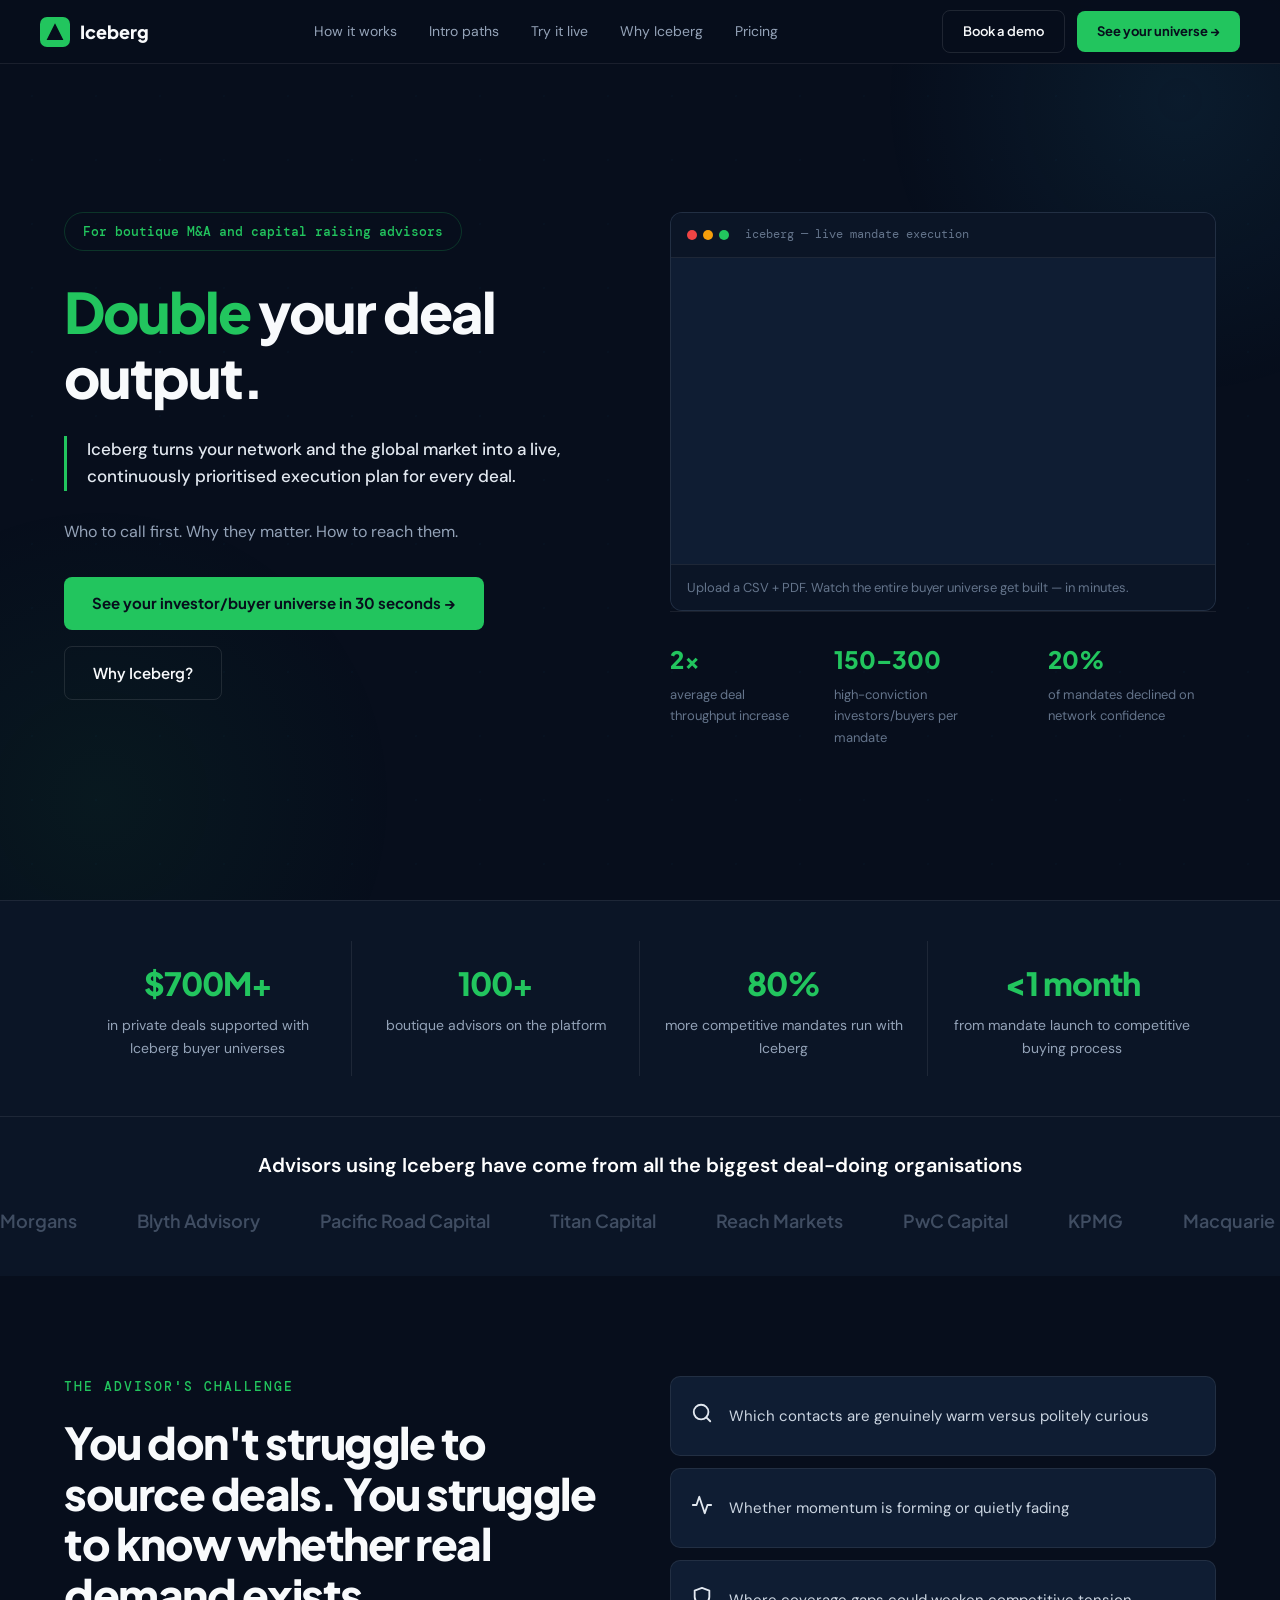
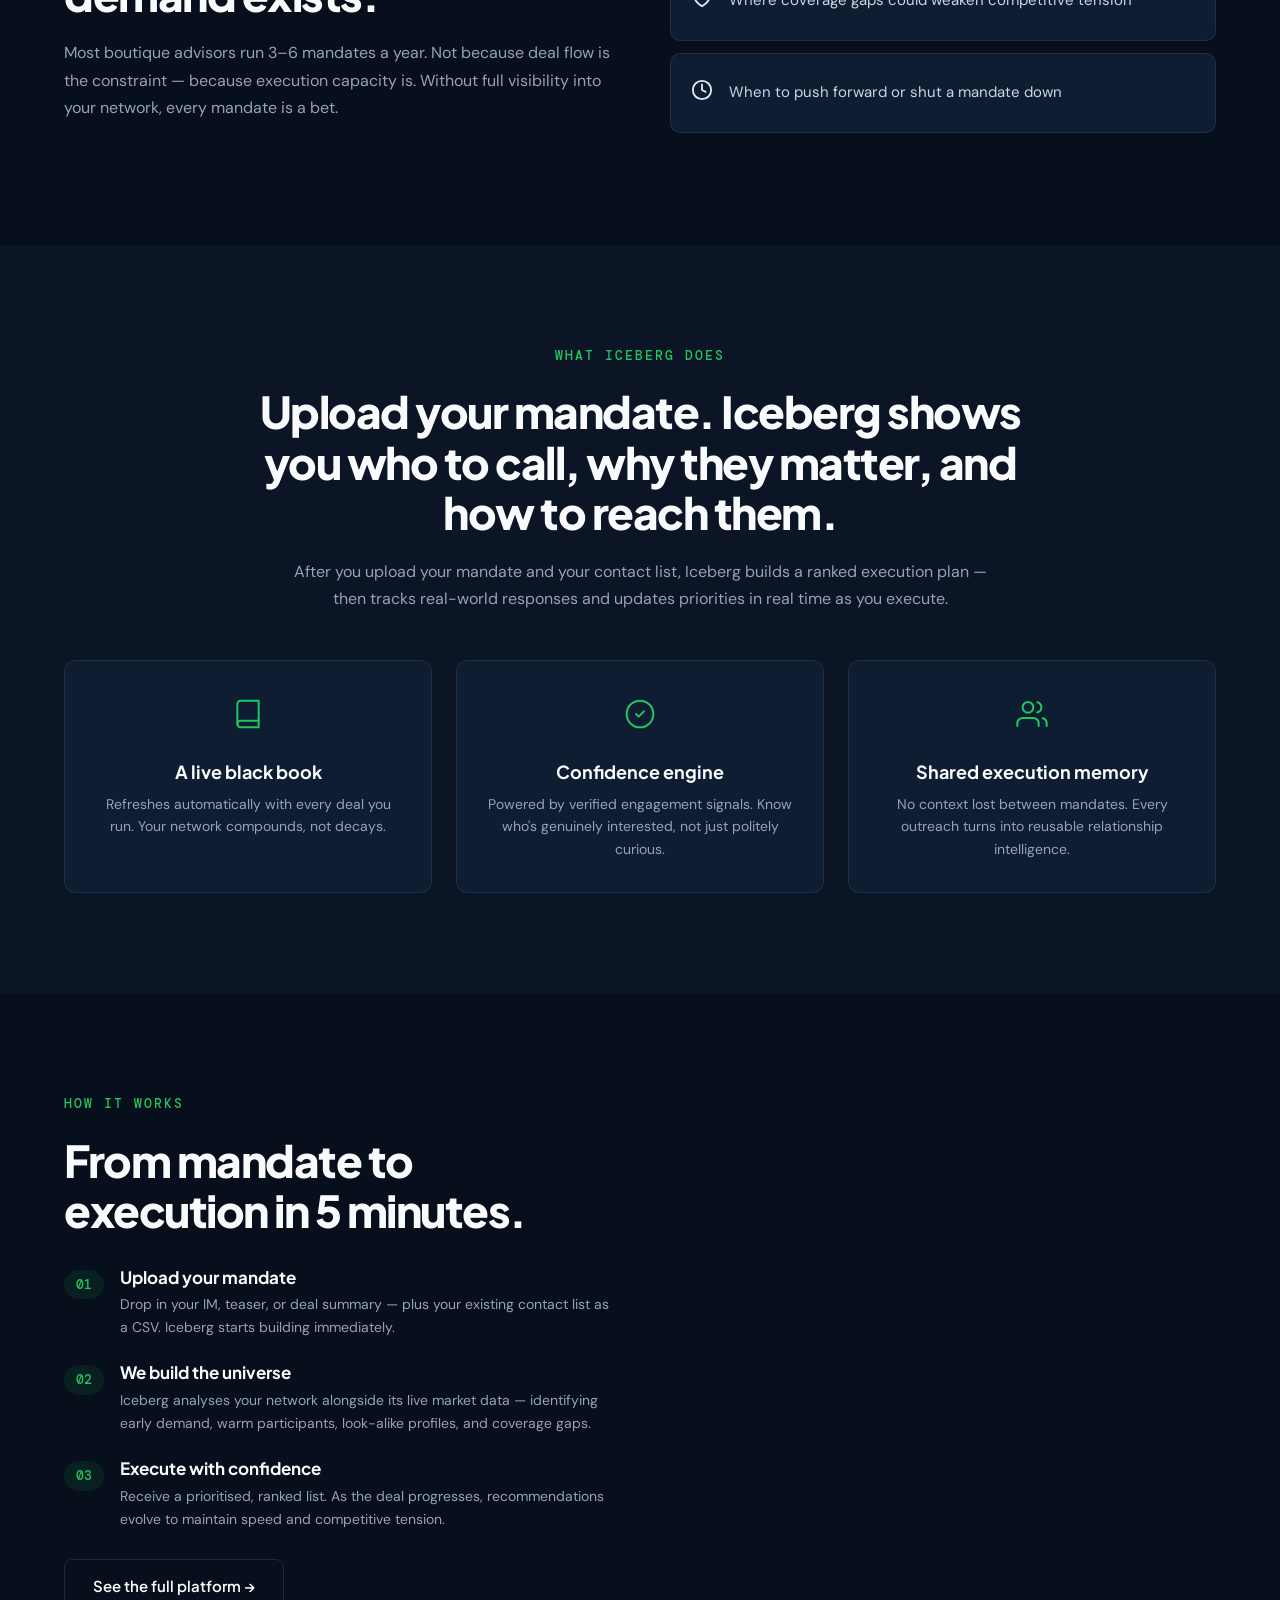
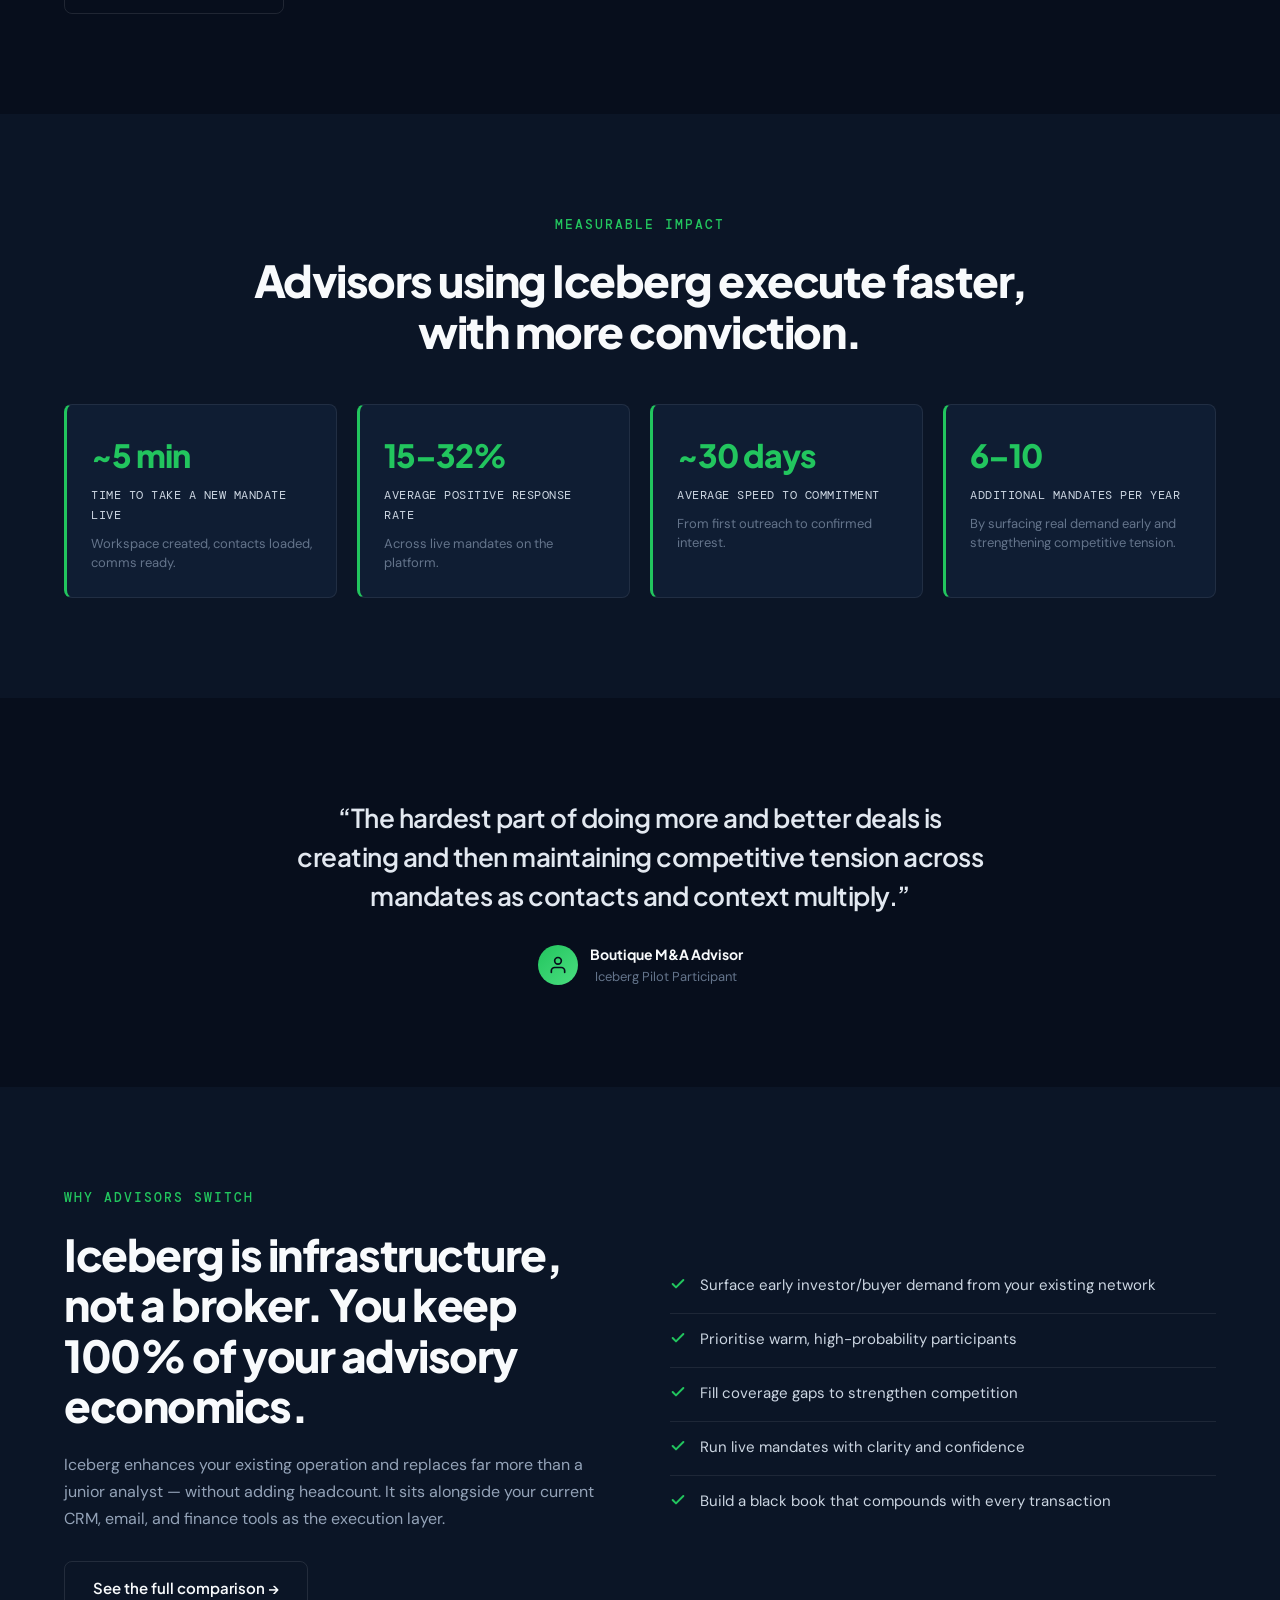
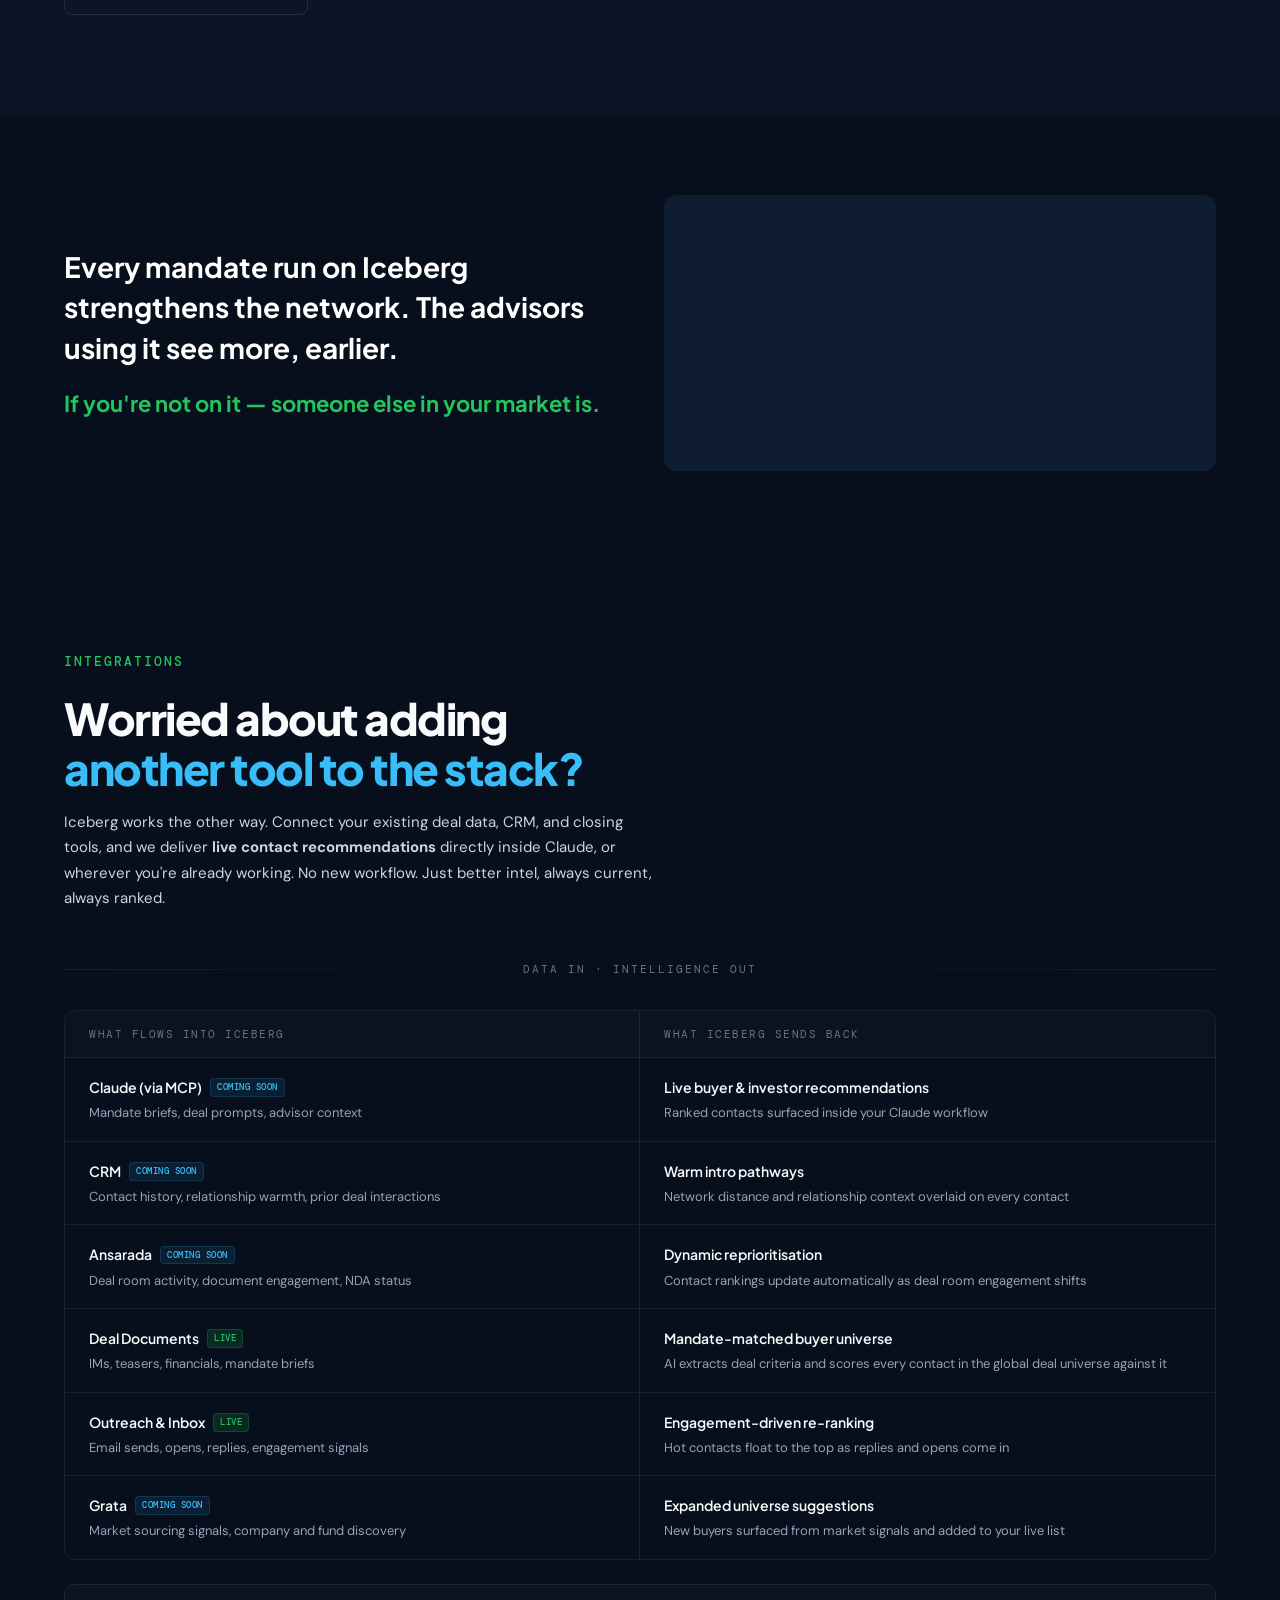
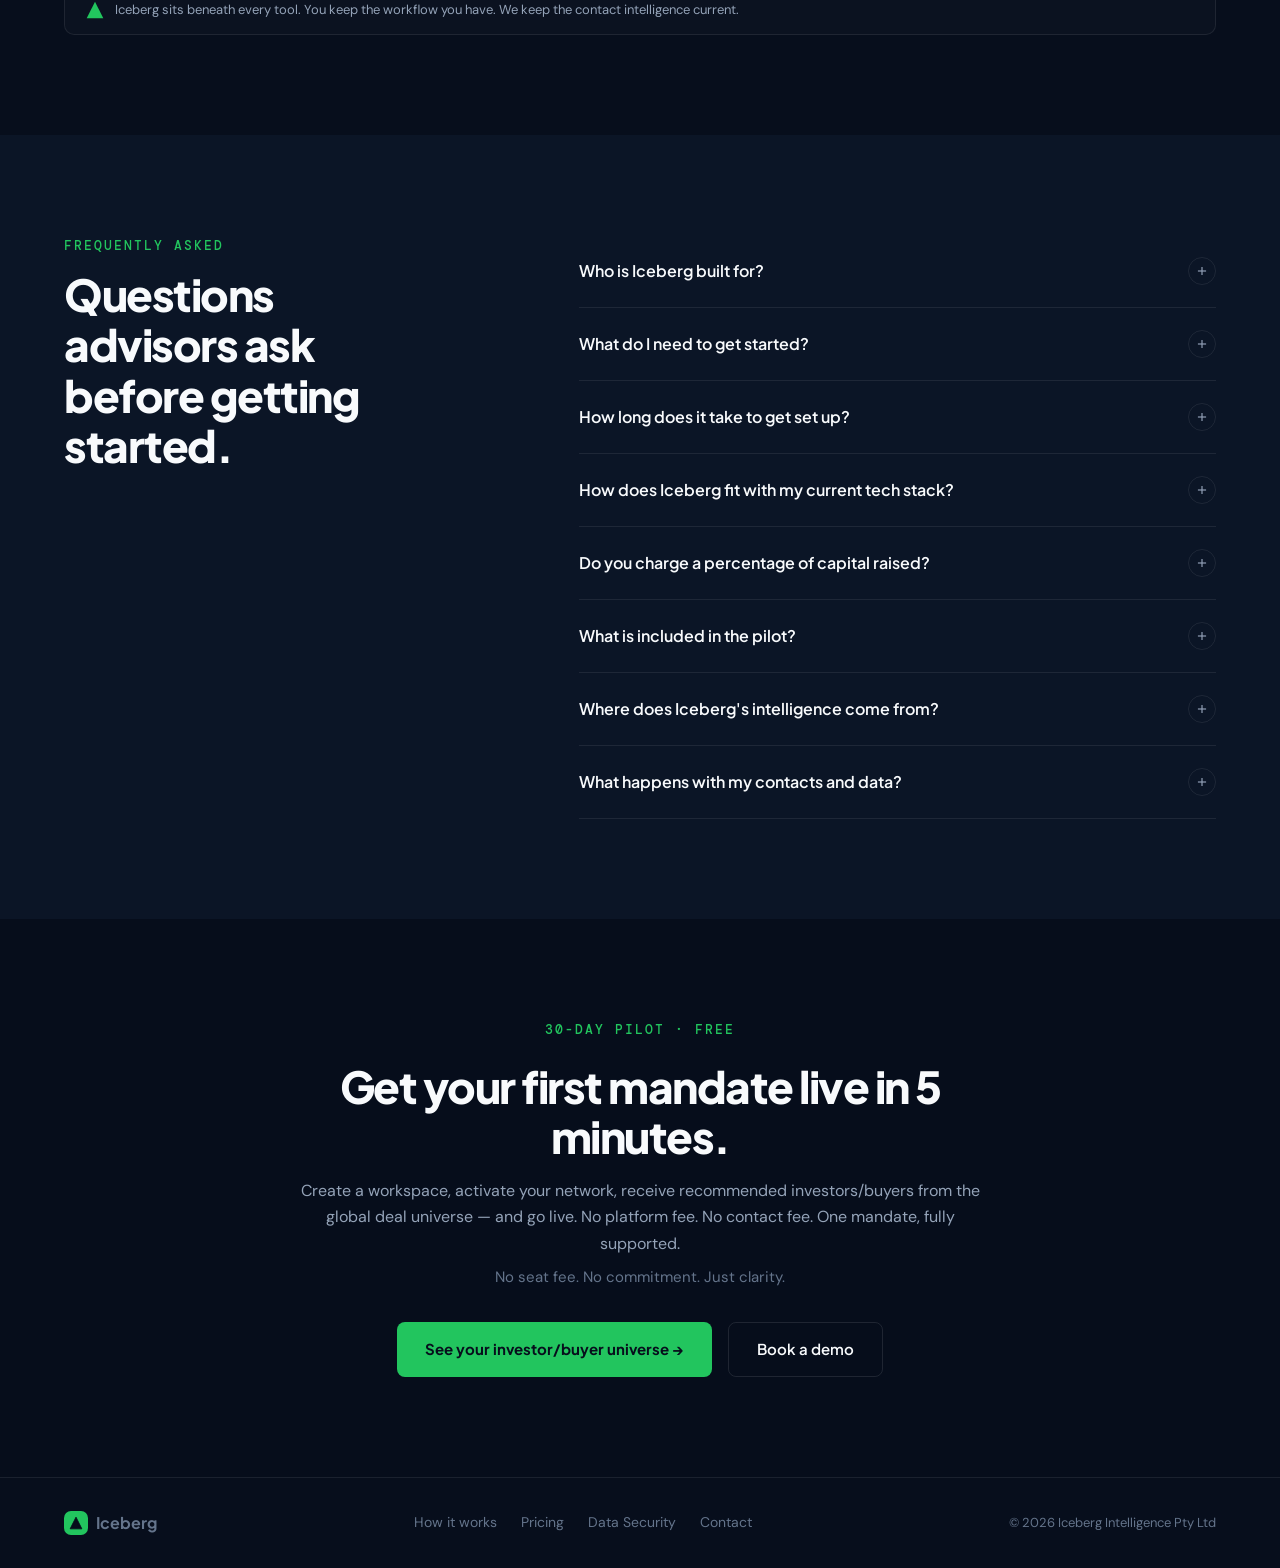
==== index.html @ 0b75c537 "Add files via upload" ====
<!DOCTYPE html>
<html lang="en">
<head>
<meta charset="UTF-8">
<meta name="viewport" content="width=device-width, initial-scale=1.0">
<title>Iceberg — Sell-Side M&A and Capital Raising · Boutique Advisors</title>
<link rel="preconnect" href="https://fonts.googleapis.com">
<link rel="preconnect" href="https://fonts.gstatic.com" crossorigin>
<link href="https://fonts.googleapis.com/css2?family=Plus+Jakarta+Sans:ital,wght@0,300;0,400;0,500;0,600;0,700;0,800;1,700&family=DM+Sans:wght@300;400;500&family=DM+Mono:wght@400;500&display=swap" rel="stylesheet">
<link rel="stylesheet" href="styles.css">
</head>
<body>

<!-- ========== NAV ========== -->
<nav class="nav" id="nav">
  <div class="nav-inner">
    <a href="index.html" class="nav-logo">
      <div class="nav-logo-icon">
        <svg viewBox="0 0 24 24" fill="none" xmlns="http://www.w3.org/2000/svg">
          <path d="M12 2L2 22h20L12 2z" fill="#070E1C" stroke="#070E1C" stroke-width="1.5"/>
          <path d="M12 8L6 20h12L12 8z" fill="#070E1C"/>
        </svg>
      </div>
      Iceberg
    </a>
    <div class="nav-links">
      <a href="how-it-works.html">How it works</a>
      <a href="intro-paths.html">Intro paths</a>
      <a href="try-it-live.html">Try it live</a>
      <a href="why-iceberg.html">Why Iceberg</a>
      <a href="pricing.html">Pricing</a>
    </div>
    <div class="nav-ctas">
      <a href="#" class="btn-secondary">Book a demo</a>
      <a href="try-it-live.html" class="btn-primary">See your universe &rarr;</a>
    </div>
    <button class="nav-mobile-toggle" onclick="document.getElementById('nav').classList.toggle('mobile-open')">&#9776;</button>
  </div>
</nav>

<!-- =============================================
     A — ATTENTION: Hero + Social Proof + Trust
     ============================================= -->

<!-- HERO -->
<section class="hero">
  <div class="container">
    <div class="hero-grid">
      <div class="fade-up">
        <div class="hero-eyebrow">For boutique M&amp;A and capital raising advisors</div>
        <h1><span class="green">Double</span> your deal output.</h1>
        <div class="hero-brutal">Iceberg turns your network and the global market into a live, continuously prioritised execution plan for every deal.</div>
        <p class="hero-sub">Who to call first. Why they matter. How to reach them.</p>
        <div class="hero-ctas">
          <a href="try-it-live.html" class="btn-primary">See your investor/buyer universe in 30 seconds &rarr;</a>
          <a href="why-iceberg.html" class="btn-secondary">Why Iceberg?</a>
        </div>
      </div>
      <div class="fade-up" style="animation-delay:0.2s">
        <div class="hero-video-wrap">
          <div class="hero-video-chrome">
            <div class="hero-video-dots"><span></span><span></span><span></span></div>
            <span class="hero-video-chrome-label">iceberg &mdash; live mandate execution</span>
          </div>
          <div class="hero-video-embed">
            <video autoplay muted loop playsinline>
              <source src="https://ik.imagekit.io/2z8yysunx/JRNY/Richard%20Property%20Advisers/Landing%20Page/Iceberg/iceberg%20pitch%20deck%20analysis%20-%20Flossy's%20Fundraising%20(1080p,%20h264).mp4" type="video/mp4">
            </video>
          </div>
          <div class="hero-video-caption">Upload a CSV + PDF. Watch the entire buyer universe get built &mdash; in minutes.</div>
        </div>
        <div class="hero-stats">
          <div>
            <div class="hero-stat-value">2&times;</div>
            <div class="hero-stat-label">average deal throughput increase</div>
          </div>
          <div>
            <div class="hero-stat-value">150&ndash;300</div>
            <div class="hero-stat-label">high-conviction investors/buyers per mandate</div>
          </div>
          <div>
            <div class="hero-stat-value">20%</div>
            <div class="hero-stat-label">of mandates declined on network confidence</div>
          </div>
        </div>
      </div>
    </div>
  </div>
</section>

<!-- SOCIAL PROOF -->
<section class="social-proof">
  <div class="container">
    <div class="social-proof-grid fade-up">
      <div class="social-proof-item">
        <div class="social-proof-value">$700M+</div>
        <div class="social-proof-label">in private deals supported with Iceberg buyer universes</div>
      </div>
      <div class="social-proof-item">
        <div class="social-proof-value">100+</div>
        <div class="social-proof-label">boutique advisors on the platform</div>
      </div>
      <div class="social-proof-item">
        <div class="social-proof-value">80%</div>
        <div class="social-proof-label">more competitive mandates run with Iceberg</div>
      </div>
      <div class="social-proof-item">
        <div class="social-proof-value">&lt;1 month</div>
        <div class="social-proof-label">from mandate launch to competitive buying process</div>
      </div>
    </div>
  </div>
</section>

<!-- TRUST STRIP -->
<section class="trust-strip">
  <div class="trust-strip-label">Advisors using Iceberg have come from all the biggest deal-doing organisations</div>
  <div class="trust-strip-track">
    <span>Morgans</span><span>Blyth Advisory</span><span>Pacific Road Capital</span><span>Titan Capital</span><span>Reach Markets</span><span>PwC Capital</span><span>KPMG</span><span>Macquarie</span>
    <span>Morgans</span><span>Blyth Advisory</span><span>Pacific Road Capital</span><span>Titan Capital</span><span>Reach Markets</span><span>PwC Capital</span><span>KPMG</span><span>Macquarie</span>
  </div>
</section>

<!-- =============================================
     I — INTEREST: The Problem + What Iceberg Does
     ============================================= -->

<!-- THE ADVISOR'S CHALLENGE -->
<section class="aida-section" style="background:var(--bg-base);">
  <div class="container">
    <div class="aida-two-col">
      <div class="fade-up">
        <div class="section-label">THE ADVISOR'S CHALLENGE</div>
        <h2>You don't struggle to source deals. You struggle to know whether real demand exists.</h2>
        <p class="aida-body" style="margin-top:20px;">Most boutique advisors run 3&ndash;6 mandates a year. Not because deal flow is the constraint &mdash; because execution capacity is. Without full visibility into your network, every mandate is a bet.</p>
      </div>
      <div class="fade-up">
        <div class="challenge-card">
          <div class="challenge-icon"><svg width="22" height="22" viewBox="0 0 24 24" fill="none" stroke="currentColor" stroke-width="2" stroke-linecap="round" stroke-linejoin="round"><circle cx="11" cy="11" r="8"/><path d="m21 21-4.3-4.3"/></svg></div>
          <p>Which contacts are genuinely warm versus politely curious</p>
        </div>
        <div class="challenge-card">
          <div class="challenge-icon"><svg width="22" height="22" viewBox="0 0 24 24" fill="none" stroke="currentColor" stroke-width="2" stroke-linecap="round" stroke-linejoin="round"><path d="M22 12h-4l-3 9L9 3l-3 9H2"/></svg></div>
          <p>Whether momentum is forming or quietly fading</p>
        </div>
        <div class="challenge-card">
          <div class="challenge-icon"><svg width="22" height="22" viewBox="0 0 24 24" fill="none" stroke="currentColor" stroke-width="2" stroke-linecap="round" stroke-linejoin="round"><path d="M12 22s8-4 8-10V5l-8-3-8 3v7c0 6 8 10 8 10z"/></svg></div>
          <p>Where coverage gaps could weaken competitive tension</p>
        </div>
        <div class="challenge-card">
          <div class="challenge-icon"><svg width="22" height="22" viewBox="0 0 24 24" fill="none" stroke="currentColor" stroke-width="2" stroke-linecap="round" stroke-linejoin="round"><circle cx="12" cy="12" r="10"/><polyline points="12 6 12 12 16 14"/></svg></div>
          <p>When to push forward or shut a mandate down</p>
        </div>
      </div>
    </div>
  </div>
</section>

<!-- WHAT ICEBERG DOES -->
<section class="aida-section" style="background:var(--bg-800);">
  <div class="container">
    <div class="aida-centered fade-up">
      <div class="section-label">WHAT ICEBERG DOES</div>
      <h2>Upload your mandate. Iceberg shows you who to call, why they matter, and how to reach them.</h2>
      <p class="aida-body" style="max-width:700px;margin:20px auto 0;">After you upload your mandate and your contact list, Iceberg builds a ranked execution plan &mdash; then tracks real-world responses and updates priorities in real time as you execute.</p>
    </div>
    <div class="value-grid fade-up">
      <div class="value-card">
        <div class="value-icon"><svg width="32" height="32" viewBox="0 0 24 24" fill="none" stroke="var(--green)" stroke-width="1.5" stroke-linecap="round" stroke-linejoin="round"><path d="M4 19.5A2.5 2.5 0 0 1 6.5 17H20"/><path d="M6.5 2H20v20H6.5A2.5 2.5 0 0 1 4 19.5v-15A2.5 2.5 0 0 1 6.5 2z"/></svg></div>
        <h4>A live black book</h4>
        <p>Refreshes automatically with every deal you run. Your network compounds, not decays.</p>
      </div>
      <div class="value-card">
        <div class="value-icon"><svg width="32" height="32" viewBox="0 0 24 24" fill="none" stroke="var(--green)" stroke-width="1.5" stroke-linecap="round" stroke-linejoin="round"><path d="M12 22c5.523 0 10-4.477 10-10S17.523 2 12 2 2 6.477 2 12s4.477 10 10 10z"/><path d="m9 12 2 2 4-4"/></svg></div>
        <h4>Confidence engine</h4>
        <p>Powered by verified engagement signals. Know who's genuinely interested, not just politely curious.</p>
      </div>
      <div class="value-card">
        <div class="value-icon"><svg width="32" height="32" viewBox="0 0 24 24" fill="none" stroke="var(--green)" stroke-width="1.5" stroke-linecap="round" stroke-linejoin="round"><path d="M17 21v-2a4 4 0 0 0-4-4H5a4 4 0 0 0-4 4v2"/><circle cx="9" cy="7" r="4"/><path d="M23 21v-2a4 4 0 0 0-3-3.87"/><path d="M16 3.13a4 4 0 0 1 0 7.75"/></svg></div>
        <h4>Shared execution memory</h4>
        <p>No context lost between mandates. Every outreach turns into reusable relationship intelligence.</p>
      </div>
    </div>
  </div>
</section>

<!-- =============================================
     D — DESIRE: How It Works + Impact + Testimonial
     ============================================= -->

<!-- HOW IT WORKS (simple) -->
<section class="aida-section" style="background:var(--bg-base);">
  <div class="container">
    <div class="how-split fade-up">
      <div class="how-split-left">
        <div class="section-label">HOW IT WORKS</div>
        <h2>From mandate to execution in 5 minutes.</h2>
        <div class="how-steps">
          <div class="how-step">
            <div class="how-num">01</div>
            <div>
              <h4>Upload your mandate</h4>
              <p>Drop in your IM, teaser, or deal summary &mdash; plus your existing contact list as a CSV. Iceberg starts building immediately.</p>
            </div>
          </div>
          <div class="how-step">
            <div class="how-num">02</div>
            <div>
              <h4>We build the universe</h4>
              <p>Iceberg analyses your network alongside its live market data &mdash; identifying early demand, warm participants, look-alike profiles, and coverage gaps.</p>
            </div>
          </div>
          <div class="how-step">
            <div class="how-num">03</div>
            <div>
              <h4>Execute with confidence</h4>
              <p>Receive a prioritised, ranked list. As the deal progresses, recommendations evolve to maintain speed and competitive tension.</p>
            </div>
          </div>
        </div>
        <div style="margin-top:28px;">
          <a href="how-it-works.html" class="btn-secondary">See the full platform &rarr;</a>
        </div>
      </div>
      <div class="how-split-video">
        <video autoplay muted loop playsinline>
          <source src="https://ik.imagekit.io/2z8yysunx/JRNY/Richard%20Property%20Advisers/Landing%20Page/Iceberg/videoplayback.mp4" type="video/mp4">
        </video>
      </div>
    </div>
  </div>
</section>

<!-- MEASURABLE IMPACT -->
<section class="aida-section" style="background:var(--bg-800);">
  <div class="container">
    <div class="aida-centered fade-up">
      <div class="section-label">MEASURABLE IMPACT</div>
      <h2>Advisors using Iceberg execute faster, with more conviction.</h2>
    </div>
    <div class="impact-grid fade-up">
      <div class="impact-card">
        <div class="impact-value">~5 min</div>
        <div class="impact-label">Time to take a new mandate live</div>
        <p>Workspace created, contacts loaded, comms ready.</p>
      </div>
      <div class="impact-card">
        <div class="impact-value">15&ndash;32%</div>
        <div class="impact-label">Average positive response rate</div>
        <p>Across live mandates on the platform.</p>
      </div>
      <div class="impact-card">
        <div class="impact-value">~30 days</div>
        <div class="impact-label">Average speed to commitment</div>
        <p>From first outreach to confirmed interest.</p>
      </div>
      <div class="impact-card">
        <div class="impact-value">6&ndash;10</div>
        <div class="impact-label">Additional mandates per year</div>
        <p>By surfacing real demand early and strengthening competitive tension.</p>
      </div>
    </div>
  </div>
</section>

<!-- TESTIMONIAL / QUOTE -->
<section class="aida-section" style="background:var(--bg-base);">
  <div class="container">
    <div class="testimonial-block fade-up">
      <div class="testimonial-quote">&ldquo;The hardest part of doing more and better deals is creating and then maintaining competitive tension across mandates as contacts and context multiply.&rdquo;</div>
      <div class="testimonial-meta">
        <div class="testimonial-avatar"><svg width="20" height="20" viewBox="0 0 24 24" fill="none" stroke="var(--bg-base)" stroke-width="2" stroke-linecap="round" stroke-linejoin="round"><path d="M20 21v-2a4 4 0 0 0-4-4H8a4 4 0 0 0-4 4v2"/><circle cx="12" cy="7" r="4"/></svg></div>
        <div>
          <div class="testimonial-name">Boutique M&amp;A Advisor</div>
          <div class="testimonial-role">Iceberg Pilot Participant</div>
        </div>
      </div>
    </div>
  </div>
</section>

<!-- WHAT YOU GET -->
<section class="aida-section" style="background:var(--bg-800);">
  <div class="container">
    <div class="aida-two-col">
      <div class="fade-up">
        <div class="section-label">WHY ADVISORS SWITCH</div>
        <h2>Iceberg is infrastructure, not a broker. You keep 100% of your advisory economics.</h2>
        <p class="aida-body" style="margin-top:20px;">Iceberg enhances your existing operation and replaces far more than a junior analyst &mdash; without adding headcount. It sits alongside your current CRM, email, and finance tools as the execution layer.</p>
        <div style="margin-top:28px;">
          <a href="why-iceberg.html" class="btn-secondary">See the full comparison &rarr;</a>
        </div>
      </div>
      <div class="fade-up">
        <div class="benefit-item">
          <span class="benefit-check"><svg width="16" height="16" viewBox="0 0 24 24" fill="none" stroke="var(--green)" stroke-width="3" stroke-linecap="round" stroke-linejoin="round"><polyline points="20 6 9 17 4 12"/></svg></span>
          <span>Surface early investor/buyer demand from your existing network</span>
        </div>
        <div class="benefit-item">
          <span class="benefit-check"><svg width="16" height="16" viewBox="0 0 24 24" fill="none" stroke="var(--green)" stroke-width="3" stroke-linecap="round" stroke-linejoin="round"><polyline points="20 6 9 17 4 12"/></svg></span>
          <span>Prioritise warm, high-probability participants</span>
        </div>
        <div class="benefit-item">
          <span class="benefit-check"><svg width="16" height="16" viewBox="0 0 24 24" fill="none" stroke="var(--green)" stroke-width="3" stroke-linecap="round" stroke-linejoin="round"><polyline points="20 6 9 17 4 12"/></svg></span>
          <span>Fill coverage gaps to strengthen competition</span>
        </div>
        <div class="benefit-item">
          <span class="benefit-check"><svg width="16" height="16" viewBox="0 0 24 24" fill="none" stroke="var(--green)" stroke-width="3" stroke-linecap="round" stroke-linejoin="round"><polyline points="20 6 9 17 4 12"/></svg></span>
          <span>Run live mandates with clarity and confidence</span>
        </div>
        <div class="benefit-item">
          <span class="benefit-check"><svg width="16" height="16" viewBox="0 0 24 24" fill="none" stroke="var(--green)" stroke-width="3" stroke-linecap="round" stroke-linejoin="round"><polyline points="20 6 9 17 4 12"/></svg></span>
          <span>Build a black book that compounds with every transaction</span>
        </div>
      </div>
    </div>
  </div>
</section>

<!-- =============================================
     A — ACTION: Pilot CTA
     ============================================= -->

<!-- FOMO LINE -->
<section class="fomo-split" style="background:var(--bg-base);">
  <div class="container">
    <div class="fomo-split-grid fade-up">
      <div class="fomo-split-text">
        <p class="fomo-split-main">Every mandate run on Iceberg strengthens the network. The advisors using it see more, earlier.</p>
        <p class="fomo-split-highlight">If you're not on it &mdash; someone else in your market is.</p>
      </div>
      <div class="fomo-split-video">
        <video autoplay muted loop playsinline>
          <source src="https://ik.imagekit.io/2z8yysunx/JRNY/Richard%20Property%20Advisers/Landing%20Page/Iceberg/send%20investor%20message%20gmail%201.mp4" type="video/mp4">
        </video>
      </div>
    </div>
  </div>
</section>

<!-- ========== INTEGRATIONS ========== -->
<section class="integrations-section">
  <div class="container">
    <div class="integrations-intro fade-up">
      <div class="section-label">INTEGRATIONS</div>
      <h2>Worried about adding <span>another tool to the stack?</span></h2>
      <p>Iceberg works the other way. Connect your existing deal data, CRM, and closing tools, and we deliver <strong>live contact recommendations</strong> directly inside Claude, or wherever you're already working. No new workflow. Just better intel, always current, always ranked.</p>
    </div>
    <div class="integrations-divider fade-up">DATA IN &middot; INTELLIGENCE OUT</div>
    <div class="integrations-table fade-up">
      <div class="integrations-col-header">What flows into Iceberg</div>
      <div class="integrations-col-header">What Iceberg sends back</div>

      <div class="integrations-row">
        <div class="integrations-cell">
          <div class="integrations-cell-title">Claude (via MCP) <span class="badge-soon-sm">Coming soon</span></div>
          <div class="integrations-cell-desc">Mandate briefs, deal prompts, advisor context</div>
        </div>
        <div class="integrations-cell">
          <div class="integrations-cell-output-title">Live buyer &amp; investor recommendations</div>
          <div class="integrations-cell-output-desc">Ranked contacts surfaced inside your Claude workflow</div>
        </div>
      </div>

      <div class="integrations-row">
        <div class="integrations-cell">
          <div class="integrations-cell-title">CRM <span class="badge-soon-sm">Coming soon</span></div>
          <div class="integrations-cell-desc">Contact history, relationship warmth, prior deal interactions</div>
        </div>
        <div class="integrations-cell">
          <div class="integrations-cell-output-title">Warm intro pathways</div>
          <div class="integrations-cell-output-desc">Network distance and relationship context overlaid on every contact</div>
        </div>
      </div>

      <div class="integrations-row">
        <div class="integrations-cell">
          <div class="integrations-cell-title">Ansarada <span class="badge-soon-sm">Coming soon</span></div>
          <div class="integrations-cell-desc">Deal room activity, document engagement, NDA status</div>
        </div>
        <div class="integrations-cell">
          <div class="integrations-cell-output-title">Dynamic reprioritisation</div>
          <div class="integrations-cell-output-desc">Contact rankings update automatically as deal room engagement shifts</div>
        </div>
      </div>

      <div class="integrations-row">
        <div class="integrations-cell">
          <div class="integrations-cell-title">Deal Documents <span class="badge-live-sm">Live</span></div>
          <div class="integrations-cell-desc">IMs, teasers, financials, mandate briefs</div>
        </div>
        <div class="integrations-cell">
          <div class="integrations-cell-output-title">Mandate-matched buyer universe</div>
          <div class="integrations-cell-output-desc">AI extracts deal criteria and scores every contact in the global deal universe against it</div>
        </div>
      </div>

      <div class="integrations-row">
        <div class="integrations-cell">
          <div class="integrations-cell-title">Outreach &amp; Inbox <span class="badge-live-sm">Live</span></div>
          <div class="integrations-cell-desc">Email sends, opens, replies, engagement signals</div>
        </div>
        <div class="integrations-cell">
          <div class="integrations-cell-output-title">Engagement-driven re-ranking</div>
          <div class="integrations-cell-output-desc">Hot contacts float to the top as replies and opens come in</div>
        </div>
      </div>

      <div class="integrations-row">
        <div class="integrations-cell">
          <div class="integrations-cell-title">Grata <span class="badge-soon-sm">Coming soon</span></div>
          <div class="integrations-cell-desc">Market sourcing signals, company and fund discovery</div>
        </div>
        <div class="integrations-cell">
          <div class="integrations-cell-output-title">Expanded universe suggestions</div>
          <div class="integrations-cell-output-desc">New buyers surfaced from market signals and added to your live list</div>
        </div>
      </div>
    </div>

    <div class="integrations-footer fade-up">
      <svg width="20" height="20" viewBox="0 0 24 24" fill="var(--green)" stroke="none"><polygon points="12,2 2,22 22,22"/></svg>
      <span>Iceberg sits beneath every tool. You keep the workflow you have. We keep the contact intelligence current.</span>
    </div>
  </div>
</section>

<!-- FAQ -->
<section class="faq-section aida-section" style="background:var(--bg-800);">
  <div class="container">
    <div class="faq-split fade-up">
      <div class="faq-split-left">
        <div class="section-label">FREQUENTLY ASKED</div>
        <h2>Questions advisors ask before getting started.</h2>
      </div>
      <div class="faq-split-right">
      <div class="faq-item">
        <div class="faq-question">
          <h4>Who is Iceberg built for?</h4>
          <div class="faq-icon"><svg viewBox="0 0 24 24"><line x1="12" y1="5" x2="12" y2="19"/><line x1="5" y1="12" x2="19" y2="12"/></svg></div>
        </div>
        <div class="faq-answer">
          <p>Boutique capital raising advisers, independent M&amp;A advisers, placement agents running multiple live mandates, advisers who treat their network as a long-term asset, and operators who value confidence, discretion, and outcomes.</p>
        </div>
      </div>
      <div class="faq-item">
        <div class="faq-question">
          <h4>What do I need to get started?</h4>
          <div class="faq-icon"><svg viewBox="0 0 24 24"><line x1="12" y1="5" x2="12" y2="19"/><line x1="5" y1="12" x2="19" y2="12"/></svg></div>
        </div>
        <div class="faq-answer">
          <p>All you need is a signed mandate and investor pitch materials from a founder ready to go live.</p>
        </div>
      </div>
      <div class="faq-item">
        <div class="faq-question">
          <h4>How long does it take to get set up?</h4>
          <div class="faq-icon"><svg viewBox="0 0 24 24"><line x1="12" y1="5" x2="12" y2="19"/><line x1="5" y1="12" x2="19" y2="12"/></svg></div>
        </div>
        <div class="faq-answer">
          <p>We can have a workspace for you and your mandate live for execution within 5 minutes.</p>
        </div>
      </div>
      <div class="faq-item">
        <div class="faq-question">
          <h4>How does Iceberg fit with my current tech stack?</h4>
          <div class="faq-icon"><svg viewBox="0 0 24 24"><line x1="12" y1="5" x2="12" y2="19"/><line x1="5" y1="12" x2="19" y2="12"/></svg></div>
        </div>
        <div class="faq-answer">
          <p>Iceberg sits alongside your existing tools as a deal execution layer. Your CRM, email, and finance tools stay as systems of record. We integrate with Gmail or Outlook, pull in existing contacts for continuous reprioritisation, and run deal-specific workflows without requiring you to rebuild your stack.</p>
        </div>
      </div>
      <div class="faq-item">
        <div class="faq-question">
          <h4>Do you charge a percentage of capital raised?</h4>
          <div class="faq-icon"><svg viewBox="0 0 24 24"><line x1="12" y1="5" x2="12" y2="19"/><line x1="5" y1="12" x2="19" y2="12"/></svg></div>
        </div>
        <div class="faq-answer">
          <p>No. Pricing is subscription-based on capital raising throughput rather than performance fees. You keep 100% of your advisory economics.</p>
        </div>
      </div>
      <div class="faq-item">
        <div class="faq-question">
          <h4>What is included in the pilot?</h4>
          <div class="faq-icon"><svg viewBox="0 0 24 24"><line x1="12" y1="5" x2="12" y2="19"/><line x1="5" y1="12" x2="19" y2="12"/></svg></div>
        </div>
        <div class="faq-answer">
          <p>The 30-day pilot includes one live mandate with full platform access, investor targeting recommendations, contact intelligence, outreach tracking, and no platform fees. You'll receive 120 free contacts and connect your Gmail and calendar.</p>
        </div>
      </div>
      <div class="faq-item">
        <div class="faq-question">
          <h4>Where does Iceberg's intelligence come from?</h4>
          <div class="faq-icon"><svg viewBox="0 0 24 24"><line x1="12" y1="5" x2="12" y2="19"/><line x1="5" y1="12" x2="19" y2="12"/></svg></div>
        </div>
        <div class="faq-answer">
          <p>Our reasoning layer processes engagement behaviour, relationship strength, mandate fit, check sizes, and investment focus data. Recommendations come from the global deal universe &mdash; continuously reprioritised, not static lists.</p>
        </div>
      </div>
      <div class="faq-item">
        <div class="faq-question">
          <h4>What happens with my contacts and data?</h4>
          <div class="faq-icon"><svg viewBox="0 0 24 24"><line x1="12" y1="5" x2="12" y2="19"/><line x1="5" y1="12" x2="19" y2="12"/></svg></div>
        </div>
        <div class="faq-answer">
          <p>Your imported contacts remain private and fully yours. Iceberg-originated contacts strengthen the shared network. Co-developed relationships stay private while Iceberg learns anonymously. If you leave, your imported contacts are frozen and never shared.</p>
        </div>
      </div>
      </div>
    </div>
  </div>
</section>

<!-- PILOT CTA -->
<section class="pilot-cta-full">
  <div class="pilot-cta-full-overlay"></div>
  <div class="container pilot-cta-full-content fade-up">
    <div class="section-label" style="color:var(--green);">30-DAY PILOT &middot; FREE</div>
    <h2>Get your first mandate live in 5 minutes.</h2>
    <p>Create a workspace, activate your network, receive recommended investors/buyers from the global deal universe &mdash; and go live. No platform fee. No contact fee. One mandate, fully supported.</p>
    <p class="clarity">No seat fee. No commitment. Just clarity.</p>
    <div class="pilot-cta-buttons">
      <a href="try-it-live.html" class="btn-primary">See your investor/buyer universe &rarr;</a>
      <a href="#" class="btn-secondary">Book a demo</a>
    </div>
  </div>
</section>

<!-- ========== FOOTER ========== -->
<footer class="footer">
  <div class="container">
    <div class="footer-inner">
      <div class="footer-logo">
        <div class="nav-logo-icon">
          <svg viewBox="0 0 24 24" fill="none" xmlns="http://www.w3.org/2000/svg">
            <path d="M12 2L2 22h20L12 2z" fill="#070E1C" stroke="#070E1C" stroke-width="1.5"/>
            <path d="M12 8L6 20h12L12 8z" fill="#070E1C"/>
          </svg>
        </div>
        Iceberg
      </div>
      <div class="footer-links">
        <a href="how-it-works.html">How it works</a>
        <a href="pricing.html">Pricing</a>
        <a href="#">Data Security</a>
        <a href="#">Contact</a>
      </div>
      <div class="footer-copy">&copy; 2026 Iceberg Intelligence Pty Ltd</div>
    </div>
  </div>
</footer>

<script src="main.js"></script>
</body>
</html>
---- styles.css ----
/* ========== RESET & BASE ========== */
*, *::before, *::after { box-sizing: border-box; margin: 0; padding: 0; }
html { scroll-behavior: smooth; }
body {
  font-family: 'DM Sans', sans-serif;
  background: #070E1C;
  color: #E2E8F0;
  font-weight: 400;
  line-height: 1.65;
  overflow-x: hidden;
  -webkit-font-smoothing: antialiased;
}

/* ========== DOT GRID OVERLAY ========== */
body::before {
  content: '';
  position: fixed;
  inset: 0;
  background-image: radial-gradient(rgba(56,189,248,0.025) 1px, transparent 1px);
  background-size: 64px 64px;
  pointer-events: none;
  z-index: 0;
}

/* ========== VARIABLES ========== */
:root {
  --bg-base: #070E1C;
  --bg-800: #0B1526;
  --bg-700: #0F1D33;
  --bg-600: #162640;
  --bg-500: #1E334F;
  --green: #22C55E;
  --green-light: #4ADE80;
  --blue: #38BDF8;
  --text-white: #F8FAFC;
  --text-100: #E2E8F0;
  --text-200: #CBD5E1;
  --text-300: #94A3B8;
  --text-400: #64748B;
  --border: rgba(255,255,255,0.08);
  --border-green: rgba(34,197,94,0.22);
  --max-w: 1200px;
  --section-py: 100px;
}

/* ========== TYPOGRAPHY ========== */
h1, h2, h3, h4, h5 {
  font-family: 'Plus Jakarta Sans', sans-serif;
  color: var(--text-white);
  line-height: 1.15;
}
h1 { font-size: clamp(36px, 5vw, 56px); font-weight: 800; letter-spacing: -2px; }
h2 { font-size: clamp(28px, 3.5vw, 44px); font-weight: 800; letter-spacing: -1.5px; }
h3 { font-size: clamp(20px, 2.5vw, 28px); font-weight: 700; letter-spacing: -1px; }
h4 { font-size: 20px; font-weight: 700; }

.section-label {
  font-family: 'DM Mono', monospace;
  font-size: 13px;
  font-weight: 500;
  letter-spacing: 2px;
  color: var(--green);
  text-transform: uppercase;
  margin-bottom: 20px;
}

.container {
  max-width: var(--max-w);
  margin: 0 auto;
  padding: 0 24px;
  position: relative;
  z-index: 1;
}

a { color: inherit; text-decoration: none; }

/* ========== BUTTONS ========== */
.btn-primary {
  display: inline-flex;
  align-items: center;
  gap: 8px;
  background: var(--green);
  color: var(--bg-base);
  font-family: 'Plus Jakarta Sans', sans-serif;
  font-weight: 700;
  font-size: 15px;
  padding: 14px 28px;
  border-radius: 8px;
  border: none;
  cursor: pointer;
  transition: background 0.2s, transform 0.15s;
}
.btn-primary:hover { background: var(--green-light); transform: translateY(-1px); }

.btn-secondary {
  display: inline-flex;
  align-items: center;
  gap: 8px;
  background: transparent;
  color: var(--text-white);
  font-family: 'Plus Jakarta Sans', sans-serif;
  font-weight: 600;
  font-size: 15px;
  padding: 14px 28px;
  border-radius: 8px;
  border: 1px solid rgba(255,255,255,0.1);
  cursor: pointer;
  transition: border-color 0.2s, background 0.2s;
}
.btn-secondary:hover { border-color: rgba(255,255,255,0.25); background: rgba(255,255,255,0.04); }

/* ========== ANIMATIONS ========== */
.fade-up {
  opacity: 0;
  transform: translateY(30px);
  transition: opacity 0.7s ease, transform 0.7s ease;
}
.fade-up.visible {
  opacity: 1;
  transform: translateY(0);
}

@keyframes bob {
  0%, 100% { transform: translateY(0); }
  50% { transform: translateY(-6px); }
}
.bob { animation: bob 3s ease-in-out infinite; }

@keyframes scroll-left {
  0% { transform: translateX(0); }
  100% { transform: translateX(-50%); }
}

@keyframes pulse-dots {
  0%, 100% { opacity: 0.3; }
  50% { opacity: 1; }
}

@keyframes build-bar {
  0% { width: 0; }
  100% { width: 85%; }
}

/* ========== 01 — NAV ========== */
.nav {
  position: fixed;
  top: 0;
  left: 0;
  right: 0;
  z-index: 100;
  padding: 0 24px;
  height: 64px;
  display: flex;
  align-items: center;
  background: rgba(7,14,28,0.92);
  backdrop-filter: blur(16px);
  -webkit-backdrop-filter: blur(16px);
  border-bottom: 1px solid var(--border);
  transition: background 0.3s;
}
.nav-inner {
  max-width: var(--max-w);
  margin: 0 auto;
  width: 100%;
  display: flex;
  align-items: center;
  justify-content: space-between;
}
.nav-logo {
  display: flex;
  align-items: center;
  gap: 10px;
  font-family: 'Plus Jakarta Sans', sans-serif;
  font-weight: 800;
  font-size: 18px;
  color: var(--text-white);
}
.nav-logo-icon {
  width: 30px;
  height: 30px;
  background: var(--green);
  border-radius: 7px;
  display: flex;
  align-items: center;
  justify-content: center;
}
.nav-logo-icon svg { width: 18px; height: 18px; }
.nav-links {
  display: flex;
  gap: 32px;
  align-items: center;
}
.nav-links a {
  font-size: 14px;
  font-weight: 400;
  color: var(--text-300);
  transition: color 0.2s;
}
.nav-links a:hover { color: var(--text-white); }
.nav-ctas {
  display: flex;
  gap: 12px;
  align-items: center;
}
.nav-ctas .btn-primary { padding: 10px 20px; font-size: 13px; }
.nav-ctas .btn-secondary { padding: 10px 20px; font-size: 13px; }

.nav-mobile-toggle {
  display: none;
  background: none;
  border: none;
  color: var(--text-white);
  font-size: 24px;
  cursor: pointer;
}

@media (max-width: 900px) {
  .nav-links, .nav-ctas { display: none; }
  .nav-mobile-toggle { display: block; }
  .nav.mobile-open .nav-links,
  .nav.mobile-open .nav-ctas {
    display: flex;
    flex-direction: column;
    position: absolute;
    top: 64px;
    left: 0;
    right: 0;
    background: rgba(7,14,28,0.98);
    padding: 24px;
    border-bottom: 1px solid var(--border);
  }
  .nav.mobile-open .nav-ctas { padding-top: 0; }
}

/* ========== 02 — HERO ========== */
.hero {
  padding: 140px 0 80px;
  position: relative;
  overflow: hidden;
  min-height: 100vh;
  display: flex;
  align-items: center;
}
.hero::before {
  content: '';
  position: absolute;
  top: -200px;
  right: -200px;
  width: 600px;
  height: 600px;
  background: radial-gradient(circle, rgba(56,189,248,0.08) 0%, transparent 70%);
  pointer-events: none;
}
.hero::after {
  content: '';
  position: absolute;
  bottom: -200px;
  left: -200px;
  width: 600px;
  height: 600px;
  background: radial-gradient(circle, rgba(34,197,94,0.06) 0%, transparent 70%);
  pointer-events: none;
}
.hero-grid {
  display: grid;
  grid-template-columns: 1fr 1fr;
  gap: 60px;
  align-items: start;
}
.hero-eyebrow {
  display: inline-flex;
  align-items: center;
  gap: 8px;
  font-family: 'DM Mono', monospace;
  font-size: 13px;
  font-weight: 500;
  color: var(--green);
  border: 1px solid var(--border-green);
  border-radius: 100px;
  padding: 8px 18px;
  margin-bottom: 28px;
}
.hero h1 .green { color: var(--green); }
.hero-brutal {
  border-left: 3px solid var(--green);
  padding-left: 20px;
  margin: 28px 0;
  font-size: 17px;
  font-weight: 500;
  color: var(--text-100);
  line-height: 1.6;
}
.hero-sub {
  color: var(--text-300);
  font-size: 16px;
  margin-bottom: 32px;
  max-width: 520px;
}
.hero-ctas {
  display: flex;
  gap: 16px;
  flex-wrap: wrap;
  margin-bottom: 36px;
}
.hero-stats {
  display: flex;
  gap: 40px;
  border-top: 1px solid var(--border);
  padding-top: 28px;
}
.hero-stat-value {
  font-family: 'Plus Jakarta Sans', sans-serif;
  font-weight: 800;
  font-size: 24px;
  color: var(--green);
}
.hero-stat-label {
  font-size: 13px;
  color: var(--text-400);
  margin-top: 4px;
}

/* Hero video */
.hero-video-wrap {
  background: var(--bg-700);
  border: 1px solid var(--border);
  border-radius: 12px;
  overflow: hidden;
}
.hero-video-chrome {
  display: flex;
  align-items: center;
  gap: 8px;
  padding: 12px 16px;
  background: var(--bg-800);
  border-bottom: 1px solid var(--border);
}
.hero-video-dots {
  display: flex;
  gap: 6px;
}
.hero-video-dots span {
  width: 10px;
  height: 10px;
  border-radius: 50%;
}
.hero-video-dots span:nth-child(1) { background: #EF4444; }
.hero-video-dots span:nth-child(2) { background: #F59E0B; }
.hero-video-dots span:nth-child(3) { background: #22C55E; }
.hero-video-chrome-label {
  font-family: 'DM Mono', monospace;
  font-size: 12px;
  color: var(--text-400);
  margin-left: 8px;
}
.hero-video-embed {
  position: relative;
  padding-bottom: 56.25%;
  height: 0;
}
.hero-video-embed iframe,
.hero-video-embed video {
  position: absolute;
  top: 0;
  left: 0;
  width: 100%;
  height: 100%;
  border: none;
  object-fit: cover;
}
.hero-video-caption {
  padding: 12px 16px;
  font-size: 13px;
  color: var(--text-400);
  background: var(--bg-800);
  border-top: 1px solid var(--border);
}

@media (max-width: 900px) {
  .hero-grid { grid-template-columns: 1fr; }
  .hero-stats { flex-direction: column; gap: 20px; }
  .hero { min-height: auto; padding: 120px 0 60px; }
}

/* ========== 03 — SOCIAL PROOF ========== */
.social-proof {
  background: var(--bg-800);
  padding: 40px 0;
  border-top: 1px solid var(--border);
  border-bottom: 1px solid var(--border);
}
.social-proof-grid {
  display: grid;
  grid-template-columns: repeat(4, 1fr);
  gap: 0;
  text-align: center;
}
.social-proof-item {
  padding: 16px 20px;
  border-right: 1px solid var(--border);
}
.social-proof-item:last-child { border-right: none; }
.social-proof-value {
  font-family: 'Plus Jakarta Sans', sans-serif;
  font-weight: 800;
  font-size: clamp(22px, 3vw, 32px);
  color: var(--green);
  letter-spacing: -1px;
}
.social-proof-label {
  font-size: 14px;
  color: var(--text-300);
  margin-top: 4px;
}

@media (max-width: 768px) {
  .social-proof-grid { grid-template-columns: repeat(2, 1fr); }
  .social-proof-item:nth-child(2) { border-right: none; }
  .social-proof-item:nth-child(1),
  .social-proof-item:nth-child(2) { border-bottom: 1px solid var(--border); }
}

/* ========== 04 — TRUST STRIP ========== */
.trust-strip {
  background: var(--bg-800);
  padding: 32px 0 40px;
  overflow: hidden;
}
.trust-strip-label {
  text-align: center;
  font-size: 20px;
  font-weight: 600;
  color: #ffffff;
  margin-bottom: 24px;
}
.trust-strip-track {
  display: flex;
  gap: 60px;
  animation: scroll-left 25s linear infinite;
  width: max-content;
}
.trust-strip-track span {
  font-family: 'Plus Jakarta Sans', sans-serif;
  font-weight: 600;
  font-size: 18px;
  color: var(--text-400);
  white-space: nowrap;
  opacity: 0.6;
}

/* ========== 05 — DEAL ASSISTANT ========== */
.deal-assistant {
  background: var(--bg-800);
  padding: var(--section-py) 0;
}
.deal-assistant-inner {
  max-width: 780px;
  margin: 0 auto;
  text-align: center;
}
.deal-assistant-inner h2 {
  margin-bottom: 16px;
}
.deal-assistant-sub {
  color: var(--text-200);
  font-size: 17px;
  margin-bottom: 8px;
}
.deal-assistant-note {
  font-size: 14px;
  color: var(--text-400);
  margin-bottom: 32px;
}
.deal-assistant-window {
  background: var(--bg-700);
  border: 1px solid var(--border);
  border-radius: 12px;
  overflow: hidden;
  text-align: left;
}
.deal-assistant-chrome {
  display: flex;
  align-items: center;
  gap: 8px;
  padding: 12px 16px;
  background: var(--bg-base);
  border-bottom: 1px solid var(--border);
}
.deal-assistant-chrome .dots { display: flex; gap: 6px; }
.deal-assistant-chrome .dots span {
  width: 10px; height: 10px; border-radius: 50%;
}
.deal-assistant-chrome .dots span:nth-child(1) { background: #EF4444; }
.deal-assistant-chrome .dots span:nth-child(2) { background: #F59E0B; }
.deal-assistant-chrome .dots span:nth-child(3) { background: #22C55E; }
.deal-assistant-chrome-label {
  font-family: 'DM Mono', monospace;
  font-size: 12px;
  color: var(--text-400);
  margin-left: 8px;
}
.deal-assistant-body {
  padding: 28px 24px;
}
.deal-assistant-body .prompt-label {
  font-family: 'Plus Jakarta Sans', sans-serif;
  font-weight: 700;
  font-size: 16px;
  color: var(--text-white);
  margin-bottom: 4px;
}
.deal-assistant-body .prompt-sub {
  font-size: 14px;
  color: var(--text-300);
  margin-bottom: 16px;
}
.deal-assistant-body textarea {
  width: 100%;
  min-height: 100px;
  background: var(--bg-base);
  border: 1px solid var(--border);
  border-radius: 8px;
  padding: 16px;
  color: var(--text-100);
  font-family: 'DM Sans', sans-serif;
  font-size: 15px;
  resize: vertical;
  outline: none;
  transition: border-color 0.2s;
}
.deal-assistant-body textarea:focus { border-color: var(--border-green); }
.deal-assistant-body textarea::placeholder { color: var(--text-400); }
.deal-chips {
  display: flex;
  gap: 8px;
  flex-wrap: wrap;
  margin: 16px 0 20px;
}
.deal-chip {
  font-family: 'DM Mono', monospace;
  font-size: 12px;
  font-weight: 500;
  padding: 6px 14px;
  border: 1px solid var(--border);
  border-radius: 100px;
  color: var(--text-200);
  cursor: pointer;
  transition: border-color 0.2s, background 0.2s;
  background: transparent;
}
.deal-chip:hover {
  border-color: var(--border-green);
  background: rgba(34,197,94,0.06);
}

/* Deal result */
.deal-result {
  display: none;
  margin-top: 24px;
  padding-top: 24px;
  border-top: 1px solid var(--border);
}
.deal-result.show { display: block; }
.deal-result-header {
  display: flex;
  align-items: center;
  gap: 12px;
  margin-bottom: 16px;
  flex-wrap: wrap;
}
.deal-result-title {
  font-family: 'Plus Jakarta Sans', sans-serif;
  font-weight: 700;
  font-size: 18px;
  color: var(--text-white);
}
.deal-result-meta {
  font-size: 13px;
  color: var(--text-300);
}
.deal-result-badge {
  font-family: 'DM Mono', monospace;
  font-size: 11px;
  padding: 3px 10px;
  border-radius: 100px;
  background: rgba(34,197,94,0.15);
  color: var(--green);
  font-weight: 500;
}
.deal-result-tags {
  display: flex;
  gap: 6px;
  flex-wrap: wrap;
  margin-bottom: 20px;
}
.deal-result-tag {
  font-family: 'DM Mono', monospace;
  font-size: 11px;
  padding: 4px 12px;
  border-radius: 100px;
  background: rgba(56,189,248,0.1);
  color: var(--blue);
}
.deal-result-table {
  width: 100%;
  margin-bottom: 20px;
}
.deal-result-table-row {
  display: flex;
  align-items: center;
  padding: 10px 0;
  border-bottom: 1px solid var(--border);
  gap: 12px;
}
.deal-result-table-type {
  width: 140px;
  font-size: 14px;
  color: var(--text-200);
  flex-shrink: 0;
}
.deal-result-table-bar {
  flex: 1;
  height: 6px;
  background: var(--bg-base);
  border-radius: 3px;
  overflow: hidden;
}
.deal-result-table-bar-fill {
  height: 100%;
  background: var(--green);
  border-radius: 3px;
  transition: width 1s ease;
}
.deal-result-table-count {
  width: 40px;
  text-align: right;
  font-family: 'DM Mono', monospace;
  font-size: 14px;
  color: var(--text-white);
  font-weight: 500;
}
.deal-result-totals {
  display: grid;
  grid-template-columns: repeat(4, 1fr);
  gap: 12px;
  margin-bottom: 20px;
}
.deal-result-total {
  background: var(--bg-base);
  border-radius: 8px;
  padding: 14px;
  text-align: center;
}
.deal-result-total-value {
  font-family: 'Plus Jakarta Sans', sans-serif;
  font-weight: 800;
  font-size: 22px;
  color: var(--text-white);
}
.deal-result-total-value.blue { color: var(--blue); }
.deal-result-total-value.green { color: var(--green); }
.deal-result-total-label {
  font-size: 11px;
  color: var(--text-400);
  margin-top: 4px;
  font-family: 'DM Mono', monospace;
}
.deal-result-note {
  background: rgba(34,197,94,0.06);
  border: 1px solid var(--border-green);
  border-radius: 8px;
  padding: 14px 18px;
  font-size: 14px;
  color: var(--text-200);
  margin-bottom: 20px;
  line-height: 1.6;
}
.deal-result-note strong { color: var(--green); font-weight: 600; }
.deal-result-ctas {
  display: flex;
  gap: 12px;
  flex-wrap: wrap;
}
.deal-loading {
  display: none;
  text-align: center;
  padding: 40px;
  color: var(--text-300);
}
.deal-loading.show { display: block; }
.deal-loading-dots span {
  display: inline-block;
  width: 8px;
  height: 8px;
  border-radius: 50%;
  background: var(--green);
  margin: 0 3px;
  animation: pulse-dots 1.2s ease-in-out infinite;
}
.deal-loading-dots span:nth-child(2) { animation-delay: 0.2s; }
.deal-loading-dots span:nth-child(3) { animation-delay: 0.4s; }

@media (max-width: 600px) {
  .deal-result-totals { grid-template-columns: repeat(2, 1fr); }
}

/* ========== 06 — EASY UPLOAD ========== */
.easy-upload {
  background: var(--bg-800);
  padding: var(--section-py) 0;
  border-top: 1px solid var(--border);
}
.easy-upload-grid {
  display: grid;
  grid-template-columns: 1fr 1fr;
  gap: 60px;
  align-items: center;
}
.upload-mock {
  background: var(--bg-700);
  border: 1px solid var(--border);
  border-radius: 12px;
  overflow: hidden;
  padding: 24px;
}
.upload-zone {
  border: 2px dashed var(--border-green);
  border-radius: 10px;
  padding: 32px;
  text-align: center;
  margin-bottom: 16px;
}
.upload-zone-text {
  color: var(--text-300);
  font-size: 14px;
}
.upload-zone-text strong { color: var(--green); }
.upload-zone-formats {
  font-family: 'DM Mono', monospace;
  font-size: 12px;
  color: var(--text-400);
  margin-top: 8px;
}
.upload-file-row {
  display: flex;
  align-items: center;
  gap: 12px;
  padding: 10px 14px;
  background: var(--bg-base);
  border-radius: 8px;
  margin-bottom: 8px;
  font-size: 13px;
}
.upload-file-icon { color: var(--text-400); }
.upload-file-name { color: var(--text-200); flex: 1; }
.upload-file-check { color: var(--green); font-weight: 700; }
.upload-building {
  display: flex;
  align-items: center;
  gap: 12px;
  padding: 14px;
  background: rgba(34,197,94,0.06);
  border: 1px solid var(--border-green);
  border-radius: 8px;
  margin-top: 12px;
}
.upload-building-bar {
  flex: 1;
  height: 4px;
  background: var(--bg-base);
  border-radius: 2px;
  overflow: hidden;
}
.upload-building-bar-fill {
  height: 100%;
  width: 85%;
  background: var(--green);
  border-radius: 2px;
  animation: build-bar 3s ease-out forwards;
}
.upload-building-text {
  font-family: 'DM Mono', monospace;
  font-size: 12px;
  color: var(--green);
  white-space: nowrap;
}
.upload-building-dots span {
  display: inline-block;
  width: 5px;
  height: 5px;
  border-radius: 50%;
  background: var(--green);
  margin: 0 2px;
  animation: pulse-dots 1.2s ease-in-out infinite;
}
.upload-building-dots span:nth-child(2) { animation-delay: 0.2s; }
.upload-building-dots span:nth-child(3) { animation-delay: 0.4s; }

.easy-upload-brutal {
  border-left: 3px solid var(--green);
  padding-left: 20px;
  margin: 20px 0;
  font-weight: 500;
  color: var(--text-100);
  font-size: 16px;
}
.easy-upload-body {
  color: var(--text-300);
  font-size: 15px;
  margin-bottom: 16px;
}
.easy-upload-steps {
  margin-top: 32px;
  position: relative;
  padding-left: 28px;
}
.easy-upload-steps::before {
  content: '';
  position: absolute;
  left: 10px;
  top: 20px;
  bottom: 20px;
  width: 2px;
  border-left: 2px dashed var(--border);
}
.easy-upload-step {
  margin-bottom: 24px;
  position: relative;
}
.easy-upload-step-icon {
  position: absolute;
  left: -28px;
  top: 0;
  font-size: 20px;
}
.easy-upload-step-title {
  font-family: 'Plus Jakarta Sans', sans-serif;
  font-weight: 700;
  font-size: 15px;
  color: var(--text-white);
  margin-bottom: 4px;
}
.easy-upload-step-desc {
  font-size: 14px;
  color: var(--text-300);
}

@media (max-width: 900px) {
  .easy-upload-grid { grid-template-columns: 1fr; }
}

/* ========== 07 — PROBLEM ========== */
.problem {
  background: var(--bg-base);
  padding: var(--section-py) 0;
}
.problem-grid {
  display: grid;
  grid-template-columns: 1fr 1fr;
  gap: 60px;
  align-items: start;
}
.problem h2 {
  margin-bottom: 24px;
}
.problem h2 .muted {
  font-style: italic;
  color: var(--text-300);
}
.accent-line {
  border-left: 3px solid var(--green);
  background: rgba(34,197,94,0.04);
  padding: 14px 20px;
  margin-bottom: 12px;
  border-radius: 0 8px 8px 0;
  font-weight: 500;
  font-size: 15px;
  color: var(--text-100);
}
.dimmer-context {
  background: var(--bg-700);
  border: 1px solid rgba(255,255,255,0.06);
  border-radius: 8px;
  padding: 18px 20px;
  font-size: 14px;
  color: var(--text-300);
  margin: 24px 0;
}
.problem-conclusion {
  color: var(--text-300);
  font-size: 15px;
  line-height: 1.7;
}

.stat-card {
  background: var(--bg-700);
  border: 1px solid var(--border);
  border-left: 3px solid var(--green);
  border-radius: 8px;
  padding: 24px;
  margin-bottom: 16px;
  transition: border-color 0.3s;
}
.stat-card:hover { border-color: var(--green); }
.stat-card-value {
  font-family: 'Plus Jakarta Sans', sans-serif;
  font-weight: 800;
  font-size: 36px;
  color: var(--green);
  letter-spacing: -1px;
  margin-bottom: 8px;
}
.stat-card-desc {
  font-size: 14px;
  color: var(--text-300);
  line-height: 1.6;
}

@media (max-width: 900px) {
  .problem-grid { grid-template-columns: 1fr; }
}

/* ========== 08 — USE CASES ========== */
.use-cases {
  background: var(--bg-800);
  padding: var(--section-py) 0;
}
.use-cases-grid {
  display: grid;
  grid-template-columns: repeat(3, 1fr);
  gap: 24px;
  margin-top: 40px;
}
.use-case-card {
  background: var(--bg-700);
  border: 1px solid var(--border);
  border-radius: 12px;
  padding: 32px 28px;
  transition: transform 0.3s, box-shadow 0.3s;
  position: relative;
  overflow: hidden;
}
.use-case-card::before {
  content: '';
  position: absolute;
  top: 0;
  left: 0;
  right: 0;
  height: 3px;
  background: transparent;
  transition: background 0.3s;
}
.use-case-card:hover {
  transform: translateY(-4px);
  box-shadow: 0 0 30px rgba(34,197,94,0.08);
}
.use-case-card:hover::before { background: var(--green); }
.use-case-icon { font-size: 28px; margin-bottom: 16px; }
.use-case-card h3 { margin-bottom: 12px; font-size: 20px; }
.use-case-card p {
  font-size: 14px;
  color: var(--text-300);
  line-height: 1.65;
  margin-bottom: 16px;
}
.use-case-tag {
  font-family: 'DM Mono', monospace;
  font-size: 11px;
  padding: 4px 12px;
  border-radius: 100px;
  border: 1px solid var(--border-green);
  color: var(--green);
  display: inline-block;
}

@media (max-width: 900px) {
  .use-cases-grid { grid-template-columns: 1fr; }
}

/* ========== 09 — THE STACK ========== */
.the-stack {
  background: var(--bg-base);
  padding: var(--section-py) 0;
}
.stack-table {
  background: var(--bg-700);
  border: 1px solid var(--border);
  border-radius: 12px;
  overflow: hidden;
  margin-top: 36px;
}
.stack-row {
  display: grid;
  grid-template-columns: 60px 120px 1fr 200px;
  gap: 20px;
  padding: 24px 28px;
  align-items: center;
  border-bottom: 1px solid var(--border);
}
.stack-row:last-child { border-bottom: none; }
.stack-row.highlighted {
  background: rgba(34,197,94,0.05);
  border-top: 1px solid var(--border-green);
  border-bottom: 1px solid var(--border-green);
}
.stack-num {
  font-family: 'DM Mono', monospace;
  font-size: 13px;
  color: var(--text-400);
}
.stack-stage {
  font-family: 'Plus Jakarta Sans', sans-serif;
  font-weight: 700;
  font-size: 15px;
  color: var(--text-white);
}
.stack-desc {
  font-size: 14px;
  color: var(--text-300);
}
.stack-platforms {
  font-family: 'DM Mono', monospace;
  font-size: 13px;
  color: var(--text-400);
  text-align: right;
}
.stack-platforms .iceberg-mark {
  color: var(--green);
  font-weight: 500;
}

@media (max-width: 768px) {
  .stack-row {
    grid-template-columns: 1fr;
    gap: 8px;
  }
  .stack-platforms { text-align: left; }
}

/* ========== 10 — HOW IT WORKS ========== */
.how-it-works {
  background: var(--bg-800);
  padding: var(--section-py) 0;
}
.how-sub {
  color: var(--text-300);
  font-size: 17px;
  margin-bottom: 28px;
  max-width: 640px;
}
.core-promise {
  background: rgba(34,197,94,0.06);
  border: 1px solid var(--border-green);
  border-radius: 10px;
  padding: 20px 24px;
  display: flex;
  align-items: flex-start;
  gap: 14px;
  margin-bottom: 48px;
  max-width: 700px;
}
.core-promise-icon {
  color: var(--green);
  font-size: 20px;
  flex-shrink: 0;
  margin-top: 2px;
}
.core-promise p {
  font-weight: 500;
  font-size: 16px;
  color: var(--text-100);
}

.steps-row {
  display: grid;
  grid-template-columns: repeat(4, 1fr);
  gap: 24px;
  position: relative;
  margin-bottom: 48px;
}
.steps-row::before {
  content: '';
  position: absolute;
  top: 20px;
  left: 40px;
  right: 40px;
  height: 2px;
  background: var(--border);
}
.step-card { position: relative; }
.step-num {
  width: 40px;
  height: 40px;
  border-radius: 50%;
  background: var(--green);
  color: var(--bg-base);
  font-family: 'Plus Jakarta Sans', sans-serif;
  font-weight: 800;
  font-size: 16px;
  display: flex;
  align-items: center;
  justify-content: center;
  margin-bottom: 16px;
  position: relative;
  z-index: 2;
}
.step-card h4 { margin-bottom: 10px; font-size: 17px; }
.step-card p {
  font-size: 14px;
  color: var(--text-300);
  line-height: 1.6;
  margin-bottom: 8px;
}
.step-list {
  list-style: none;
  margin-top: 10px;
}
.step-list li {
  font-size: 13px;
  color: var(--text-400);
  padding: 3px 0;
  padding-left: 16px;
  position: relative;
}
.step-list li::before {
  content: '';
  position: absolute;
  left: 0;
  top: 10px;
  width: 5px;
  height: 5px;
  border-radius: 50%;
  background: var(--green);
}

/* Universe map card */
/* Universe split layout */
.universe-split {
  display: grid;
  grid-template-columns: 1fr 1fr;
  gap: 48px;
  align-items: center;
  margin-top: 48px;
}
.universe-split-video {
  display: flex;
  align-items: center;
  border-radius: 12px;
  overflow: hidden;
}
.universe-split-video video {
  width: 100%;
  height: auto;
  border: none;
  border-radius: 12px;
}
@media (max-width: 900px) {
  .universe-split { grid-template-columns: 1fr; }
}
.universe-card {
  background: var(--bg-700);
  border: 1px solid var(--border);
  border-top: 3px solid var(--green);
  border-radius: 12px;
  padding: 28px;
}
.universe-card-header {
  display: flex;
  align-items: center;
  gap: 12px;
  margin-bottom: 20px;
  flex-wrap: wrap;
}
.universe-card-title {
  font-family: 'Plus Jakarta Sans', sans-serif;
  font-weight: 700;
  font-size: 18px;
  color: var(--text-white);
}
.universe-card-meta {
  font-size: 13px;
  color: var(--text-300);
}
.badge-live {
  font-family: 'DM Mono', monospace;
  font-size: 11px;
  padding: 3px 10px;
  border-radius: 100px;
  background: rgba(34,197,94,0.15);
  color: var(--green);
}
.universe-transform {
  display: flex;
  align-items: center;
  gap: 12px;
  margin-bottom: 20px;
  flex-wrap: wrap;
}
.universe-transform-num {
  font-family: 'Plus Jakarta Sans', sans-serif;
  font-weight: 800;
  font-size: 28px;
  color: var(--text-white);
}
.universe-transform-arrow { color: var(--green); font-size: 20px; }
.universe-transform-result {
  font-family: 'DM Mono', monospace;
  font-size: 13px;
  color: var(--text-200);
}
.universe-table { margin-bottom: 16px; }
.universe-table-row {
  display: flex;
  align-items: center;
  padding: 8px 0;
  gap: 12px;
}
.universe-table-type {
  width: 100px;
  font-size: 14px;
  color: var(--text-200);
}
.universe-table-bar {
  flex: 1;
  height: 6px;
  background: var(--bg-base);
  border-radius: 3px;
  overflow: hidden;
}
.universe-table-bar-fill {
  height: 100%;
  background: var(--green);
  border-radius: 3px;
}
.universe-table-count {
  width: 30px;
  font-family: 'DM Mono', monospace;
  font-size: 14px;
  color: var(--text-white);
  text-align: right;
}
.universe-intro-callout {
  background: rgba(56,189,248,0.06);
  border: 1px solid rgba(56,189,248,0.15);
  border-radius: 8px;
  padding: 12px 16px;
  font-size: 14px;
  color: var(--blue);
  margin-bottom: 14px;
}
.universe-chips {
  display: flex;
  gap: 8px;
  flex-wrap: wrap;
}
.universe-chip {
  font-family: 'DM Mono', monospace;
  font-size: 11px;
  padding: 6px 12px;
  border-radius: 100px;
  background: rgba(34,197,94,0.08);
  color: var(--green-light);
  animation: bob 4s ease-in-out infinite;
}
.universe-chip:nth-child(2) { animation-delay: 1s; }
.universe-card-caption {
  text-align: center;
  font-size: 13px;
  color: var(--text-400);
  margin-top: 20px;
}

@media (max-width: 768px) {
  .steps-row { grid-template-columns: 1fr; }
  .steps-row::before { display: none; }
}

/* ========== 11 — INTRO PATHS ========== */
.intro-paths {
  background: var(--bg-base);
  padding: var(--section-py) 0;
}
.intro-paths-grid {
  display: grid;
  grid-template-columns: 1fr 1fr;
  gap: 60px;
  align-items: start;
}
.intro-paths .brutal-sub {
  border-left: 3px solid var(--green);
  padding-left: 20px;
  font-weight: 600;
  font-size: 16px;
  color: var(--text-100);
  margin: 20px 0;
}
.intro-paths-body {
  font-size: 15px;
  color: var(--text-300);
  line-height: 1.7;
  margin-bottom: 20px;
}
.intro-callout {
  background: rgba(34,197,94,0.06);
  border: 1px solid var(--border-green);
  border-radius: 8px;
  padding: 16px 20px;
  font-size: 14px;
  color: var(--text-200);
  line-height: 1.6;
}

.pathway-card {
  background: var(--bg-700);
  border: 1px solid var(--border);
  border-radius: 10px;
  padding: 20px;
  margin-bottom: 14px;
  transition: border-color 0.3s;
}
.pathway-card.active {
  border-color: rgba(56,189,248,0.3);
  background: var(--bg-600);
}
.pathway-card-header {
  display: flex;
  align-items: center;
  justify-content: space-between;
  margin-bottom: 12px;
}
.pathway-card-name {
  font-family: 'Plus Jakarta Sans', sans-serif;
  font-weight: 700;
  font-size: 15px;
  color: var(--text-white);
}
.pathway-card-role {
  font-size: 13px;
  color: var(--text-300);
}
.pathway-card-score {
  font-family: 'DM Mono', monospace;
  font-size: 14px;
  font-weight: 500;
  color: var(--blue);
  background: rgba(56,189,248,0.1);
  padding: 4px 10px;
  border-radius: 100px;
}
.pathway-card-route {
  background: rgba(56,189,248,0.05);
  border: 1px solid rgba(56,189,248,0.12);
  border-radius: 8px;
  padding: 12px 14px;
  font-size: 13px;
  color: var(--text-200);
  line-height: 1.5;
}
.pathway-footer {
  text-align: center;
  font-family: 'DM Mono', monospace;
  font-size: 13px;
  color: var(--blue);
  margin-top: 16px;
}

@media (max-width: 900px) {
  .intro-paths-grid { grid-template-columns: 1fr; }
}

/* ========== 12 — INTELLIGENCE LAYER ========== */
.intelligence {
  background: var(--bg-800);
  padding: var(--section-py) 0;
}
.intelligence-grid {
  display: grid;
  grid-template-columns: 1fr 1fr;
  gap: 60px;
  align-items: start;
}
.intelligence .brutal-sub {
  border-left: 3px solid var(--green);
  padding-left: 20px;
  font-weight: 600;
  font-size: 16px;
  color: var(--text-100);
  margin: 20px 0;
}
.intelligence-body {
  font-size: 15px;
  color: var(--text-300);
  line-height: 1.7;
  margin-bottom: 16px;
}
.compound-list { margin-top: 24px; }
.compound-item {
  display: flex;
  gap: 12px;
  align-items: flex-start;
  margin-bottom: 16px;
}
.compound-item-icon { font-size: 20px; flex-shrink: 0; }
.compound-item-text {
  font-size: 14px;
  color: var(--text-200);
}

/* Enriched contact card */
.enriched-card {
  background: var(--bg-700);
  border: 1px solid var(--border);
  border-radius: 12px;
  overflow: hidden;
  position: relative;
}
.enriched-card::before {
  content: '';
  position: absolute;
  top: 0;
  left: 0;
  right: 0;
  height: 3px;
  background: linear-gradient(90deg, var(--green), var(--green-light));
}
.enriched-card-header {
  padding: 24px 24px 16px;
  display: flex;
  align-items: center;
  gap: 16px;
}
.enriched-avatar {
  width: 48px;
  height: 48px;
  border-radius: 50%;
  background: linear-gradient(135deg, var(--green), var(--green-light));
  display: flex;
  align-items: center;
  justify-content: center;
  font-family: 'Plus Jakarta Sans', sans-serif;
  font-weight: 800;
  font-size: 16px;
  color: var(--bg-base);
}
.enriched-name {
  font-family: 'Plus Jakarta Sans', sans-serif;
  font-weight: 700;
  font-size: 17px;
  color: var(--text-white);
}
.enriched-role {
  font-size: 13px;
  color: var(--text-300);
}
.enriched-score {
  margin-left: auto;
  font-family: 'DM Mono', monospace;
  font-size: 16px;
  font-weight: 500;
  color: var(--blue);
  background: rgba(56,189,248,0.1);
  padding: 6px 14px;
  border-radius: 100px;
}
.enriched-data-grid {
  display: grid;
  grid-template-columns: repeat(3, 1fr);
  gap: 1px;
  background: var(--border);
  margin: 0 24px;
  border-radius: 8px;
  overflow: hidden;
}
.enriched-data-cell {
  background: var(--bg-700);
  padding: 14px;
}
.enriched-data-label {
  font-family: 'DM Mono', monospace;
  font-size: 10px;
  color: var(--text-400);
  text-transform: uppercase;
  letter-spacing: 1px;
  margin-bottom: 4px;
}
.enriched-data-value {
  font-size: 13px;
  color: var(--text-100);
  font-weight: 500;
}
.enriched-data-value.blue { color: var(--blue); }
.enriched-why {
  margin: 16px 24px 24px;
  background: rgba(34,197,94,0.06);
  border: 1px solid var(--border-green);
  border-radius: 8px;
  padding: 16px;
}
.enriched-why-label {
  font-family: 'DM Mono', monospace;
  font-size: 11px;
  color: var(--green);
  margin-bottom: 8px;
}
.enriched-why-body {
  font-size: 13px;
  color: var(--text-200);
  line-height: 1.6;
}

@media (max-width: 900px) {
  .intelligence-grid { grid-template-columns: 1fr; }
  .enriched-data-grid { grid-template-columns: repeat(2, 1fr); }
}

/* ========== 13 — DYNAMIC RE-RANKING ========== */
.reranking {
  background: var(--bg-base);
  padding: var(--section-py) 0;
}
.reranking-grid {
  display: grid;
  grid-template-columns: 1fr 1fr;
  gap: 60px;
  align-items: start;
}
.reranking .brutal-sub {
  border-left: 3px solid var(--green);
  padding-left: 20px;
  font-weight: 600;
  font-size: 16px;
  color: var(--text-100);
  margin: 20px 0;
}
.reranking-body {
  font-size: 15px;
  color: var(--text-300);
  line-height: 1.7;
  margin-bottom: 24px;
}
.trigger-list { margin-top: 20px; }
.trigger-item {
  display: flex;
  gap: 12px;
  align-items: flex-start;
  margin-bottom: 14px;
}
.trigger-item-icon { font-size: 18px; flex-shrink: 0; }
.trigger-item-text { font-size: 14px; color: var(--text-200); }

/* Ranked feed */
.ranked-feed {
  display: flex;
  flex-direction: column;
  gap: 10px;
}
.ranked-contact {
  background: var(--bg-700);
  border: 1px solid var(--border);
  border-radius: 10px;
  padding: 16px 18px;
  display: flex;
  align-items: center;
  gap: 14px;
  transition: border-color 0.3s;
}
.ranked-contact.top {
  border-color: var(--border-green);
  background: rgba(34,197,94,0.04);
}
.ranked-num {
  font-family: 'Plus Jakarta Sans', sans-serif;
  font-weight: 800;
  font-size: 18px;
  color: var(--text-400);
  width: 28px;
  flex-shrink: 0;
}
.ranked-contact.top .ranked-num { color: var(--green); }
.ranked-info { flex: 1; min-width: 0; }
.ranked-name {
  font-family: 'Plus Jakarta Sans', sans-serif;
  font-weight: 700;
  font-size: 14px;
  color: var(--text-white);
}
.ranked-meta {
  font-size: 12px;
  color: var(--text-400);
  white-space: nowrap;
  overflow: hidden;
  text-overflow: ellipsis;
}
.ranked-signal {
  font-family: 'DM Mono', monospace;
  font-size: 11px;
  padding: 4px 10px;
  border-radius: 100px;
  white-space: nowrap;
  flex-shrink: 0;
}
.ranked-signal.blue { background: rgba(56,189,248,0.12); color: var(--blue); }
.ranked-signal.green { background: rgba(34,197,94,0.12); color: var(--green); }
.ranked-signal.amber { background: rgba(245,158,11,0.12); color: #F59E0B; }
.ranked-more {
  border: 1px dashed var(--border);
  border-radius: 10px;
  padding: 14px;
  text-align: center;
  font-family: 'DM Mono', monospace;
  font-size: 13px;
  color: var(--text-400);
}

@media (max-width: 900px) {
  .reranking-grid { grid-template-columns: 1fr; }
}

/* ========== 14 — NETWORK EFFECT / FOMO ========== */
.fomo {
  background: var(--bg-800);
  padding: var(--section-py) 0;
}
.fomo-grid {
  display: grid;
  grid-template-columns: 1fr 1fr;
  gap: 60px;
  align-items: start;
}
.fomo h2 .green-italic {
  font-style: italic;
  color: var(--green);
}
.fomo-body {
  font-size: 15px;
  color: var(--text-300);
  line-height: 1.7;
  margin-bottom: 16px;
}
.fomo-statement {
  background: var(--bg-600);
  border: 1px solid var(--border-green);
  border-left: 3px solid var(--green);
  border-radius: 8px;
  padding: 20px;
  margin-top: 24px;
  font-weight: 500;
  font-size: 15px;
  color: var(--text-100);
  line-height: 1.6;
}
.fomo-statement .fomo-highlight { color: var(--green); }

.stage-card {
  background: var(--bg-700);
  border: 1px solid var(--border);
  border-radius: 10px;
  padding: 24px;
  margin-bottom: 14px;
}
.stage-card-header {
  display: flex;
  align-items: center;
  gap: 12px;
  margin-bottom: 12px;
}
.stage-icon {
  width: 36px;
  height: 36px;
  border-radius: 50%;
  display: flex;
  align-items: center;
  justify-content: center;
  font-size: 14px;
  font-family: 'DM Mono', monospace;
  font-weight: 500;
  color: var(--bg-base);
}
.stage-icon.s1 { background: rgba(34,197,94,0.3); color: var(--green); }
.stage-icon.s2 { background: rgba(34,197,94,0.65); }
.stage-icon.s3 { background: var(--green); }
.stage-label {
  font-family: 'Plus Jakarta Sans', sans-serif;
  font-weight: 700;
  font-size: 15px;
  color: var(--text-white);
}
.stage-card p {
  font-size: 14px;
  color: var(--text-300);
  line-height: 1.6;
}

@media (max-width: 900px) {
  .fomo-grid { grid-template-columns: 1fr; }
}

/* ========== 15 — WHY ICEBERG ========== */
.why-iceberg {
  background: var(--bg-800);
  padding: var(--section-py) 0;
  border-top: 1px solid var(--border);
}
.why-question {
  font-size: 18px;
  font-style: italic;
  color: var(--text-300);
  margin-bottom: 24px;
  max-width: 700px;
}
.why-iceberg .why-sub {
  font-size: 16px;
  color: var(--text-300);
  margin-bottom: 16px;
  max-width: 700px;
}
.tool-strip {
  display: flex;
  align-items: center;
  gap: 12px;
  flex-wrap: wrap;
  margin-bottom: 40px;
}
.tool-pill {
  font-family: 'DM Mono', monospace;
  font-size: 14px;
  padding: 10px 20px;
  border-radius: 10px;
  border: 1px solid var(--border);
  color: var(--text-400);
  background: var(--bg-700);
  text-decoration: line-through;
  opacity: 0.6;
  transition: opacity 0.3s;
}
.tool-pill:hover {
  opacity: 0.9;
}
.tool-pill.vs {
  border: none;
  background: none;
  color: var(--text-400);
  font-weight: 700;
  font-size: 16px;
  text-decoration: none;
  opacity: 1;
  letter-spacing: 2px;
  text-transform: uppercase;
}
.tool-pill.iceberg {
  border-color: var(--green);
  color: var(--green);
  background: rgba(34,197,94,0.08);
  text-decoration: none;
  opacity: 1;
  font-weight: 600;
  font-size: 16px;
  padding: 12px 28px;
  box-shadow: 0 0 20px rgba(34,197,94,0.15);
}

.comparison-grid {
  display: grid;
  grid-template-columns: 1fr 1fr;
  gap: 28px;
  margin-bottom: 40px;
}
.comparison-card {
  background: var(--bg-700);
  border: 1px solid var(--border);
  border-radius: 16px;
  overflow: hidden;
  transition: transform 0.4s ease, box-shadow 0.4s ease, border-color 0.4s ease;
  position: relative;
}
.comparison-card:hover {
  transform: translateY(-6px);
  box-shadow: 0 20px 50px rgba(0,0,0,0.3);
  border-color: rgba(34,197,94,0.3);
}
.comparison-card-title {
  font-family: 'Plus Jakarta Sans', sans-serif;
  font-weight: 700;
  font-size: 17px;
  color: var(--text-white);
  padding: 22px 24px 14px;
  background: linear-gradient(135deg, rgba(34,197,94,0.04), transparent);
}
.comparison-card-title span { color: var(--text-300); font-weight: 400; font-size: 14px; }
.comparison-columns {
  display: grid;
  grid-template-columns: 1fr 1fr;
}
.comparison-col {
  padding: 18px 22px;
}
.comparison-col.theirs {
  border-right: 1px solid var(--border);
  background: rgba(239,68,68,0.02);
}
.comparison-col-label {
  font-family: 'DM Mono', monospace;
  font-size: 11px;
  letter-spacing: 1.5px;
  color: var(--text-400);
  text-transform: uppercase;
  margin-bottom: 12px;
  padding-bottom: 8px;
  border-bottom: 1px solid var(--border);
}
.comparison-col.theirs .comparison-col-label { color: rgba(239,68,68,0.6); }
.comparison-col.iceberg-col .comparison-col-label { color: var(--green); border-bottom-color: rgba(34,197,94,0.2); }
.comparison-col.iceberg-col {
  background: rgba(34,197,94,0.03);
}
.comparison-col ul {
  list-style: none;
}
.comparison-col ul li {
  font-size: 13px;
  color: var(--text-300);
  padding: 6px 0;
  padding-left: 20px;
  position: relative;
  line-height: 1.55;
}
.comparison-col ul li::before {
  content: '✕';
  position: absolute;
  left: 0;
  top: 6px;
  font-size: 10px;
  color: rgba(239,68,68,0.5);
}
.comparison-col.iceberg-col ul li { color: var(--text-100); font-weight: 500; }
.comparison-col.iceberg-col ul li::before { content: '✓'; color: var(--green); font-weight: 700; font-size: 12px; }
.comparison-punchline {
  padding: 16px 24px;
  border-top: 1px solid rgba(34,197,94,0.15);
  background: rgba(34,197,94,0.04);
  font-size: 14px;
  font-weight: 500;
  color: var(--green);
  display: flex;
  align-items: center;
  gap: 8px;
}

/* ========== DIFF SPLIT (Intro Paths - Cold vs Warm) ========== */
.diff-split {
  display: grid;
  grid-template-columns: 1fr 1fr;
  gap: 60px;
  align-items: center;
}
.diff-split-text .section-label { margin-bottom: 12px; }
.diff-split-text h2 { margin-bottom: 32px; }
.diff-compare-block {
  padding: 20px;
  border-radius: 12px;
  margin-bottom: 20px;
}
.diff-compare-block h4 {
  font-family: 'Plus Jakarta Sans', sans-serif;
  font-size: 15px;
  font-weight: 700;
  margin-bottom: 12px;
}
.diff-compare-block h4 span { color: var(--text-400); font-weight: 400; font-size: 13px; }
.diff-compare-block ul { list-style: none; }
.diff-compare-block ul li {
  font-size: 13px;
  padding: 5px 0;
  padding-left: 20px;
  position: relative;
  line-height: 1.55;
}
.diff-compare-block ul li::before {
  position: absolute;
  left: 0;
  top: 5px;
  font-size: 10px;
}
.diff-cold {
  background: rgba(239,68,68,0.04);
  border: 1px solid rgba(239,68,68,0.1);
}
.diff-cold h4 { color: rgba(239,68,68,0.7); }
.diff-cold ul li { color: var(--text-400); }
.diff-cold ul li::before { content: '✕'; color: rgba(239,68,68,0.5); }
.diff-warm {
  background: rgba(34,197,94,0.04);
  border: 1px solid rgba(34,197,94,0.15);
}
.diff-warm h4 { color: var(--green); }
.diff-warm ul li { color: var(--text-100); font-weight: 500; }
.diff-warm ul li::before { content: '✓'; color: var(--green); font-weight: 700; font-size: 12px; }
.diff-punchline {
  margin-top: 14px;
  padding-top: 14px;
  border-top: 1px solid rgba(34,197,94,0.15);
  font-size: 14px;
  font-weight: 600;
  color: var(--green);
  display: flex;
  align-items: center;
  gap: 8px;
}
.diff-split-visual {
  position: relative;
}
.diff-image-wrap {
  position: relative;
  border-radius: 16px;
  overflow: hidden;
  aspect-ratio: 5/6;
}
.diff-image-wrap img {
  width: 100%;
  height: 100%;
  object-fit: cover;
  display: block;
  filter: brightness(0.6) saturate(0.8);
}
.diff-image-overlay {
  position: absolute;
  inset: 0;
  background: linear-gradient(180deg, rgba(7,14,28,0.3) 0%, rgba(7,14,28,0.7) 100%);
  pointer-events: none;
}
@keyframes float-icon {
  0%, 100% { transform: translateY(0) rotate(0deg); }
  50% { transform: translateY(-16px) rotate(3deg); }
}
.diff-float-icon {
  position: absolute;
  width: 96px;
  height: 96px;
  border-radius: 24px;
  background: rgba(15,29,51,0.92);
  border: 1px solid rgba(255,255,255,0.12);
  backdrop-filter: blur(12px);
  display: flex;
  align-items: center;
  justify-content: center;
  box-shadow: 0 20px 50px rgba(0,0,0,0.5), 0 0 0 1px rgba(34,197,94,0.1), 0 0 30px rgba(34,197,94,0.05);
  animation: float-icon 4s ease-in-out infinite;
  animation-delay: var(--float-delay, 0s);
  z-index: 2;
}
.diff-float-icon svg { width: 44px; height: 44px; }
.diff-float-1 { top: -12%; left: -22%; }
.diff-float-2 { top: 8%; right: -20%; }
.diff-float-3 { top: 45%; left: -24%; }
.diff-float-4 { bottom: 14%; right: -22%; }
.diff-float-5 { bottom: -10%; left: 16%; }
@media (max-width: 900px) {
  .diff-split { grid-template-columns: 1fr; gap: 40px; }
}

/* ========== STORYTELLING COMPARISON SECTIONS ========== */
.story-section {
  padding: 40px 0;
  overflow: hidden;
}
.story-row {
  display: grid;
  grid-template-columns: 1fr 1fr;
  gap: 28px;
}
.story-card {
  background: var(--bg-700);
  border: 1px solid var(--border);
  border-radius: 16px;
  overflow: hidden;
  transition: transform 0.5s cubic-bezier(0.16, 1, 0.3, 1), box-shadow 0.5s ease, border-color 0.5s ease;
}
.story-card:hover {
  transform: translateY(-6px);
  box-shadow: 0 24px 60px rgba(0,0,0,0.35);
  border-color: rgba(34,197,94,0.25);
}
.story-card-header {
  display: flex;
  align-items: center;
  gap: 16px;
  padding: 24px 24px 16px;
  background: linear-gradient(135deg, rgba(34,197,94,0.05), transparent);
}
.story-num-text {
  font-family: 'Plus Jakarta Sans', sans-serif;
  font-size: 36px;
  font-weight: 800;
  background: linear-gradient(135deg, var(--green), var(--blue));
  -webkit-background-clip: text;
  -webkit-text-fill-color: transparent;
  background-clip: text;
  line-height: 1;
  flex-shrink: 0;
}
.story-card-title {
  font-family: 'Plus Jakarta Sans', sans-serif;
  font-size: 18px;
  font-weight: 700;
  color: var(--text-white);
  margin-bottom: 2px;
}
.story-subtitle {
  font-size: 13px;
  color: var(--text-300);
  font-weight: 400;
}
.story-card-columns {
  display: grid;
  grid-template-columns: 1fr 1fr;
}
.story-card-col {
  padding: 16px 20px;
}
.story-card-col.story-theirs {
  border-right: 1px solid var(--border);
  background: rgba(239,68,68,0.02);
}
.story-card-col.story-ours {
  background: rgba(34,197,94,0.03);
}
.story-side-label {
  font-family: 'DM Mono', monospace;
  font-size: 10px;
  letter-spacing: 1.5px;
  text-transform: uppercase;
  margin-bottom: 14px;
  padding-bottom: 8px;
  border-bottom: 1px solid var(--border);
}
.story-theirs .story-side-label {
  color: rgba(239,68,68,0.6);
}
.story-ours .story-side-label {
  color: var(--green);
  border-bottom-color: rgba(34,197,94,0.2);
}
.story-pain-stack,
.story-win-stack {
  display: flex;
  flex-direction: column;
  gap: 0;
}
.story-pain-item,
.story-win-item {
  display: flex;
  align-items: flex-start;
  gap: 10px;
  padding: 8px 0;
  font-size: 13px;
  line-height: 1.55;
  opacity: 0;
  transform: translateY(12px);
  transition: opacity 0.5s ease, transform 0.5s ease;
  transition-delay: calc(var(--delay) * 0.1s);
}
.story-pain-item.visible,
.story-win-item.visible {
  opacity: 1;
  transform: translateY(0);
}
.story-pain-icon {
  color: rgba(239,68,68,0.5);
  font-size: 11px;
  margin-top: 3px;
  flex-shrink: 0;
}
.story-pain-item span:last-child {
  color: var(--text-400);
}
.story-win-icon {
  color: var(--green);
  font-size: 12px;
  font-weight: 700;
  margin-top: 2px;
  flex-shrink: 0;
}
.story-win-item span:last-child {
  color: var(--text-100);
  font-weight: 500;
}
.story-card-punchline {
  padding: 16px 24px;
  border-top: 1px solid rgba(34,197,94,0.15);
  background: rgba(34,197,94,0.04);
  position: relative;
}
.story-card-punchline .story-punchline-line {
  position: absolute;
  top: 0;
  left: 0;
  width: 100%;
  height: 2px;
  background: linear-gradient(90deg, var(--green), transparent);
  transform: scaleX(0);
  transform-origin: left;
  transition: transform 0.8s cubic-bezier(0.16, 1, 0.3, 1);
}
.story-card:hover .story-card-punchline .story-punchline-line {
  transform: scaleX(1);
}
.story-card-punchline p {
  font-size: 14px;
  font-weight: 500;
  color: var(--green);
  line-height: 1.5;
}

@media (max-width: 900px) {
  .story-row { grid-template-columns: 1fr; }
}
@media (max-width: 600px) {
  .story-card-columns { grid-template-columns: 1fr; }
  .story-card-col.story-theirs { border-right: none; border-bottom: 1px solid var(--border); }
}

/* ========== JOURNEY STORYTELLING ========== */
.journey-section {
  padding: 40px 0 80px;
}
.journey-timeline {
  position: relative;
  max-width: 900px;
  margin: 0 auto;
}
.journey-line {
  position: absolute;
  left: 28px;
  top: 0;
  bottom: 0;
  width: 2px;
  background: linear-gradient(180deg, var(--green), var(--blue), var(--green));
  opacity: 0.2;
}
.journey-chapter {
  position: relative;
  padding-left: 80px;
  margin-bottom: 80px;
}
.journey-chapter:last-child { margin-bottom: 0; }
.journey-marker {
  position: absolute;
  left: 8px;
  top: 0;
  width: 42px;
  height: 42px;
  border-radius: 50%;
  background: var(--bg-700);
  border: 2px solid var(--green);
  display: flex;
  align-items: center;
  justify-content: center;
  z-index: 2;
  box-shadow: 0 0 20px rgba(34,197,94,0.2);
  transition: box-shadow 0.5s ease, transform 0.5s ease;
}
.journey-chapter:hover .journey-marker {
  box-shadow: 0 0 40px rgba(34,197,94,0.4);
  transform: scale(1.1);
}
.journey-marker span {
  font-family: 'Plus Jakarta Sans', sans-serif;
  font-weight: 800;
  font-size: 14px;
  background: linear-gradient(135deg, var(--green), var(--blue));
  -webkit-background-clip: text;
  -webkit-text-fill-color: transparent;
  background-clip: text;
}
.journey-content {
  background: var(--bg-700);
  border: 1px solid var(--border);
  border-radius: 16px;
  overflow: hidden;
  transition: border-color 0.5s ease, box-shadow 0.5s ease;
}
.journey-chapter:hover .journey-content {
  border-color: rgba(34,197,94,0.25);
  box-shadow: 0 24px 60px rgba(0,0,0,0.3);
}
.journey-header {
  padding: 28px 32px 20px;
  background: linear-gradient(135deg, rgba(34,197,94,0.06), transparent);
  border-bottom: 1px solid var(--border);
}
.journey-title {
  font-family: 'Plus Jakarta Sans', sans-serif;
  font-size: 22px;
  font-weight: 700;
  color: var(--text-white);
  margin-bottom: 4px;
}
.journey-subtitle {
  font-size: 14px;
  color: var(--text-300);
}
.journey-scene {
  display: grid;
  grid-template-columns: 1fr auto 1fr;
  gap: 0;
  align-items: stretch;
}
.journey-pain {
  padding: 24px;
  background: rgba(239,68,68,0.02);
  border-right: 1px solid var(--border);
}
.journey-win {
  padding: 24px;
  background: rgba(34,197,94,0.03);
}
.journey-scene-label {
  font-family: 'DM Mono', monospace;
  font-size: 10px;
  letter-spacing: 1.5px;
  text-transform: uppercase;
  color: rgba(239,68,68,0.6);
  margin-bottom: 16px;
  padding-bottom: 8px;
  border-bottom: 1px solid var(--border);
}
.journey-win-label {
  color: var(--green) !important;
  border-bottom-color: rgba(34,197,94,0.2) !important;
}
.journey-transform {
  display: flex;
  align-items: center;
  justify-content: center;
  padding: 0 8px;
  background: var(--bg-700);
}
.journey-transform-arrow {
  animation: pulse-arrow 2s ease-in-out infinite;
}
@keyframes pulse-arrow {
  0%, 100% { opacity: 0.5; transform: translateX(0); }
  50% { opacity: 1; transform: translateX(4px); }
}
/* Pain steps */
.journey-pain-sequence {
  display: flex;
  flex-direction: column;
  gap: 10px;
}
.journey-pain-step {
  font-size: 13px;
  color: var(--text-400);
  display: flex;
  align-items: center;
  gap: 8px;
  padding: 6px 0;
  opacity: 0;
  transform: translateX(-12px);
  transition: opacity 0.4s ease, transform 0.4s ease;
  transition-delay: calc(var(--step) * 0.15s);
}
.journey-pain-step.visible {
  opacity: 1;
  transform: translateX(0);
}
.journey-tool-badge {
  display: inline-block;
  padding: 2px 8px;
  border-radius: 4px;
  font-size: 11px;
  font-family: 'DM Mono', monospace;
  background: rgba(255,255,255,0.06);
  border: 1px solid rgba(255,255,255,0.08);
  color: var(--text-300);
  white-space: nowrap;
}
.journey-tool-badge.faded { opacity: 0.4; }
.journey-arrow { color: var(--text-400); font-size: 11px; }
.journey-x {
  color: rgba(239,68,68,0.5);
  font-size: 11px;
  flex-shrink: 0;
}
.journey-pain-result {
  margin-top: 8px;
  padding-top: 10px;
  border-top: 1px dashed rgba(239,68,68,0.15);
  font-size: 12px;
  color: rgba(239,68,68,0.6);
  display: flex;
  flex-direction: column;
  gap: 6px;
}
.journey-gap-bar {
  display: flex;
  gap: 3px;
  height: 6px;
}
.journey-gap-fill {
  flex: 2;
  background: rgba(34,197,94,0.3);
  border-radius: 3px;
}
.journey-gap-missing {
  flex: 1;
  background: rgba(239,68,68,0.2);
  border-radius: 3px;
  position: relative;
}
.journey-gap-missing::after {
  content: '';
  position: absolute;
  inset: 0;
  background: repeating-linear-gradient(45deg, transparent, transparent 2px, rgba(239,68,68,0.1) 2px, rgba(239,68,68,0.1) 4px);
  border-radius: 3px;
}
/* Win cascading bars */
.journey-win-cascade {
  display: flex;
  flex-direction: column;
  gap: 12px;
}
.journey-cascade-layer {
  display: flex;
  flex-direction: column;
  gap: 4px;
  font-size: 13px;
  color: var(--text-100);
  font-weight: 500;
  opacity: 0;
  transform: translateX(20px);
  transition: opacity 0.5s ease, transform 0.5s ease;
  transition-delay: calc(var(--layer) * 0.2s);
}
.journey-cascade-layer.visible {
  opacity: 1;
  transform: translateX(0);
}
.journey-cascade-bar {
  height: 4px;
  background: linear-gradient(90deg, var(--green), var(--blue));
  border-radius: 4px;
  width: 0;
  transition: width 1s cubic-bezier(0.16, 1, 0.3, 1);
  transition-delay: calc(var(--layer) * 0.2s + 0.3s);
}
.journey-cascade-layer.visible .journey-cascade-bar {
  width: var(--width);
}
/* Win items list */
.journey-win-list {
  display: flex;
  flex-direction: column;
  gap: 8px;
}
.journey-win-item {
  font-size: 13px;
  color: var(--text-100);
  font-weight: 500;
  display: flex;
  align-items: flex-start;
  gap: 8px;
  opacity: 0;
  transform: translateY(10px);
  transition: opacity 0.4s ease, transform 0.4s ease;
  transition-delay: calc(var(--delay) * 0.12s);
}
.journey-win-item.visible {
  opacity: 1;
  transform: translateY(0);
}
.journey-check {
  color: var(--green);
  font-weight: 700;
  flex-shrink: 0;
}
/* Expanding universe rings */
.journey-universe-expand {
  position: relative;
  width: 120px;
  height: 120px;
  margin: 0 auto 20px;
}
.journey-ring {
  position: absolute;
  border-radius: 50%;
  border: 1px solid rgba(34,197,94,0.15);
  animation: expand-ring 3s ease-in-out infinite;
}
.journey-ring-1 { inset: 20%; animation-delay: 0s; border-color: rgba(34,197,94,0.3); }
.journey-ring-2 { inset: 8%; animation-delay: 0.5s; border-color: rgba(34,197,94,0.2); }
.journey-ring-3 { inset: -4%; animation-delay: 1s; border-color: rgba(34,197,94,0.1); }
.journey-ring-center {
  position: absolute;
  top: 50%; left: 50%;
  transform: translate(-50%, -50%);
  width: 40px; height: 40px;
  background: var(--bg-700);
  border-radius: 50%;
  display: flex;
  align-items: center;
  justify-content: center;
  border: 2px solid var(--green);
  z-index: 2;
}
@keyframes expand-ring {
  0%, 100% { transform: scale(0.95); opacity: 0.3; }
  50% { transform: scale(1.05); opacity: 1; }
}
/* Intel card for Chapter 03 */
.journey-intel-card {
  background: var(--bg-800);
  border: 1px solid rgba(34,197,94,0.15);
  border-radius: 12px;
  padding: 16px;
  margin-bottom: 16px;
}
.journey-intel-header {
  display: flex;
  align-items: center;
  gap: 12px;
  margin-bottom: 12px;
}
.journey-intel-avatar {
  width: 36px;
  height: 36px;
  border-radius: 50%;
  background: linear-gradient(135deg, var(--green), var(--blue));
  display: flex;
  align-items: center;
  justify-content: center;
  font-size: 12px;
  font-weight: 700;
  color: var(--bg-base);
  flex-shrink: 0;
}
.journey-intel-header strong {
  display: block;
  color: var(--text-white);
  font-size: 14px;
}
.journey-intel-header span {
  font-size: 12px;
  color: var(--text-300);
}
.journey-intel-score {
  margin-left: auto;
  font-family: 'Plus Jakarta Sans', sans-serif;
  font-weight: 800;
  font-size: 20px;
  background: linear-gradient(135deg, var(--green), var(--blue));
  -webkit-background-clip: text;
  -webkit-text-fill-color: transparent;
  background-clip: text;
}
.journey-intel-signals {
  display: flex;
  flex-wrap: wrap;
  gap: 6px;
}
.journey-signal {
  font-size: 11px;
  padding: 3px 8px;
  background: rgba(34,197,94,0.08);
  border: 1px solid rgba(34,197,94,0.12);
  border-radius: 6px;
  color: var(--text-200);
}
/* Compound bar chart for Chapter 04 */
.journey-compound-visual {
  display: flex;
  flex-direction: column;
  gap: 8px;
  margin-bottom: 20px;
}
.journey-compound-bar {
  display: flex;
  align-items: center;
  gap: 10px;
  font-size: 11px;
  color: var(--text-300);
  font-family: 'DM Mono', monospace;
}
.journey-compound-bar span {
  width: 48px;
  flex-shrink: 0;
}
.journey-compound-fill {
  height: 8px;
  background: linear-gradient(90deg, var(--green), var(--blue));
  border-radius: 4px;
  width: 0;
  flex: 1;
  max-width: var(--pct);
  transition: max-width 1.2s cubic-bezier(0.16, 1, 0.3, 1);
  transition-delay: calc(var(--deal) * 0.2s);
}
.journey-compound-visual.visible .journey-compound-fill {
  max-width: var(--pct);
  width: var(--pct);
}
/* Punchline */
.journey-punchline {
  padding: 20px 32px;
  border-top: 1px solid rgba(34,197,94,0.15);
  background: rgba(34,197,94,0.04);
  position: relative;
  overflow: hidden;
}
.journey-punchline-glow {
  position: absolute;
  top: 0; left: -100%;
  width: 100%; height: 2px;
  background: linear-gradient(90deg, transparent, var(--green), transparent);
  animation: glow-sweep 3s ease-in-out infinite;
}
@keyframes glow-sweep {
  0% { left: -100%; }
  100% { left: 100%; }
}
.journey-punchline p {
  font-size: 14px;
  font-weight: 600;
  color: var(--green);
  line-height: 1.5;
}
@media (max-width: 900px) {
  .journey-chapter { padding-left: 60px; }
  .journey-marker { left: 0; width: 36px; height: 36px; }
  .journey-line { left: 17px; }
  .journey-scene { grid-template-columns: 1fr; }
  .journey-pain { border-right: none; border-bottom: 1px solid var(--border); }
  .journey-transform { padding: 12px 0; }
  .journey-transform-arrow { transform: rotate(90deg); }
}
@media (max-width: 600px) {
  .journey-chapter { padding-left: 0; padding-top: 56px; margin-bottom: 48px; }
  .journey-marker { left: 0; top: 0; }
  .journey-line { display: none; }
}

/* ========== INTEGRATIONS TABLE SECTION ========== */
.integrations-section {
  padding: 100px 0;
  background: var(--bg-base);
}
.integrations-intro {
  max-width: 600px;
  margin-bottom: 48px;
}
.integrations-intro h2 {
  margin-bottom: 16px;
}
.integrations-intro h2 span {
  color: var(--blue);
}
.integrations-intro p {
  font-size: 15px;
  color: var(--text-200);
  line-height: 1.7;
}
.integrations-divider {
  display: flex;
  align-items: center;
  gap: 16px;
  margin-bottom: 32px;
  font-family: 'DM Mono', monospace;
  font-size: 11px;
  letter-spacing: 2px;
  color: var(--text-400);
  text-transform: uppercase;
}
.integrations-divider::before,
.integrations-divider::after {
  content: '';
  flex: 1;
  height: 1px;
  background: linear-gradient(90deg, var(--border), transparent);
}
.integrations-divider::after {
  background: linear-gradient(90deg, transparent, var(--border));
}
.integrations-table {
  display: grid;
  grid-template-columns: 1fr 1fr;
  border: 1px solid var(--border);
  border-radius: 12px;
  overflow: hidden;
}
.integrations-col-header {
  padding: 14px 24px;
  font-family: 'DM Mono', monospace;
  font-size: 11px;
  letter-spacing: 1.5px;
  text-transform: uppercase;
  color: var(--text-400);
  background: rgba(255,255,255,0.02);
  border-bottom: 1px solid var(--border);
}
.integrations-col-header:first-child {
  border-right: 1px solid var(--border);
}
.integrations-row {
  display: contents;
}
.integrations-cell {
  padding: 18px 24px;
  border-bottom: 1px solid var(--border);
  transition: background 0.3s ease;
}
.integrations-cell:nth-child(odd) {
  border-right: 1px solid var(--border);
}
.integrations-row:last-child .integrations-cell { border-bottom: none; }
.integrations-row:hover .integrations-cell {
  background: rgba(34,197,94,0.03);
}
.integrations-cell-title {
  font-family: 'Plus Jakarta Sans', sans-serif;
  font-weight: 600;
  font-size: 14px;
  color: var(--text-white);
  display: flex;
  align-items: center;
  gap: 8px;
  margin-bottom: 4px;
}
.integrations-cell-desc {
  font-size: 13px;
  color: var(--text-300);
  line-height: 1.5;
}
.integrations-cell-output-title {
  font-family: 'Plus Jakarta Sans', sans-serif;
  font-weight: 600;
  font-size: 14px;
  color: var(--text-white);
  margin-bottom: 4px;
}
.integrations-cell-output-desc {
  font-size: 13px;
  color: var(--text-300);
  line-height: 1.5;
}
.badge-live-sm {
  display: inline-block;
  padding: 1px 6px;
  border-radius: 4px;
  font-size: 9px;
  font-family: 'DM Mono', monospace;
  font-weight: 500;
  letter-spacing: 0.5px;
  text-transform: uppercase;
  background: rgba(34,197,94,0.15);
  color: var(--green);
  border: 1px solid rgba(34,197,94,0.2);
}
.badge-soon-sm {
  display: inline-block;
  padding: 1px 6px;
  border-radius: 4px;
  font-size: 9px;
  font-family: 'DM Mono', monospace;
  font-weight: 500;
  letter-spacing: 0.5px;
  text-transform: uppercase;
  background: rgba(56,189,248,0.1);
  color: var(--blue);
  border: 1px solid rgba(56,189,248,0.15);
}
.integrations-arrow {
  display: flex;
  align-items: center;
  justify-content: center;
  color: var(--text-400);
  font-size: 16px;
  grid-column: 1 / -1;
}
.integrations-footer {
  margin-top: 24px;
  display: flex;
  align-items: center;
  gap: 10px;
  font-size: 13px;
  color: var(--text-300);
  padding: 14px 20px;
  background: rgba(255,255,255,0.02);
  border: 1px solid var(--border);
  border-radius: 10px;
}
.integrations-footer svg {
  flex-shrink: 0;
}
@media (max-width: 700px) {
  .integrations-table { grid-template-columns: 1fr; }
  .integrations-col-header:first-child { border-right: none; }
  .integrations-cell:nth-child(odd) { border-right: none; }
}

/* ========== FAQ SECTION ========== */
.faq-section {
  padding: 100px 0;
}
.faq-grid {
  max-width: 800px;
  margin: 40px auto 0;
}
.faq-item {
  border-bottom: 1px solid var(--border);
}
.faq-question {
  display: flex;
  align-items: center;
  justify-content: space-between;
  padding: 22px 0;
  cursor: pointer;
  gap: 16px;
  -webkit-user-select: none;
  user-select: none;
}
.faq-question h4 {
  font-family: 'Plus Jakarta Sans', sans-serif;
  font-size: 16px;
  font-weight: 600;
  color: var(--text-white);
  transition: color 0.3s ease;
}
.faq-question:hover h4 {
  color: var(--green);
}
.faq-icon {
  width: 28px;
  height: 28px;
  border-radius: 50%;
  border: 1px solid var(--border);
  display: flex;
  align-items: center;
  justify-content: center;
  flex-shrink: 0;
  transition: transform 0.4s cubic-bezier(0.16, 1, 0.3, 1), border-color 0.3s ease, background 0.3s ease;
}
.faq-icon svg {
  width: 14px;
  height: 14px;
  stroke: var(--text-300);
  stroke-width: 2;
  fill: none;
  transition: stroke 0.3s ease;
}
.faq-item.open .faq-icon {
  transform: rotate(45deg);
  border-color: var(--green);
  background: rgba(34,197,94,0.1);
}
.faq-item.open .faq-icon svg {
  stroke: var(--green);
}
.faq-answer {
  max-height: 0;
  overflow: hidden;
  transition: max-height 0.5s cubic-bezier(0.16, 1, 0.3, 1), opacity 0.4s ease;
  opacity: 0;
}
.faq-item.open .faq-answer {
  max-height: 300px;
  opacity: 1;
}
.faq-answer p {
  padding: 0 0 22px;
  font-size: 14px;
  color: var(--text-300);
  line-height: 1.7;
  max-width: 680px;
}
.faq-split {
  display: grid;
  grid-template-columns: 1fr 1.4fr;
  gap: 60px;
  align-items: start;
}
.faq-split-left {
  position: sticky;
  top: 120px;
}
.faq-split-left .section-label { margin-bottom: 12px; }
.faq-split-left h2 { max-width: 320px; }
.faq-split-right {
  max-width: none;
  margin: 0;
}
@media (max-width: 900px) {
  .faq-split { grid-template-columns: 1fr; gap: 32px; }
  .faq-split-left { position: static; }
}

.net-effect-row {
  display: grid;
  grid-template-columns: repeat(4, 1fr);
  gap: 16px;
}
.net-effect-item {
  background: var(--bg-700);
  border: 1px solid var(--border);
  border-radius: 10px;
  padding: 20px;
}
.net-effect-icon { font-size: 22px; margin-bottom: 10px; }
.net-effect-item h4 {
  font-size: 14px;
  margin-bottom: 6px;
}
.net-effect-item p {
  font-size: 13px;
  color: var(--text-400);
  line-height: 1.5;
}

@media (max-width: 900px) {
  .comparison-grid { grid-template-columns: 1fr; }
  .net-effect-row { grid-template-columns: repeat(2, 1fr); }
}
@media (max-width: 600px) {
  .net-effect-row { grid-template-columns: 1fr; }
}

/* ========== 16 — PRICING ========== */
.pricing {
  background: var(--bg-800);
  padding: var(--section-py) 0 60px;
  border-top: 1px solid var(--border);
}
.pricing-sub {
  font-size: 16px;
  color: var(--text-300);
  max-width: 680px;
  margin-bottom: 40px;
  line-height: 1.7;
}
.pricing-two-col {
  display: grid;
  grid-template-columns: 1.2fr 1fr;
  gap: 40px;
  align-items: start;
}
.pricing-card-large {
  background: var(--bg-700);
  border: 1px solid var(--border);
  border-radius: 16px;
  padding: 36px 32px;
  position: relative;
  transition: border-color 0.4s ease, box-shadow 0.4s ease;
}
.pricing-card-large:hover {
  border-color: rgba(34,197,94,0.2);
  box-shadow: 0 16px 48px rgba(0,0,0,0.2);
}
.pricing-card-large.featured {
  border-color: var(--green);
  box-shadow: 0 0 40px rgba(34,197,94,0.1);
}
.pricing-card-eyebrow {
  font-family: 'DM Mono', monospace;
  font-size: 11px;
  letter-spacing: 1.5px;
  color: var(--green);
  margin-bottom: 8px;
}
.pricing-card-large h3 {
  font-family: 'Plus Jakarta Sans', sans-serif;
  font-size: 24px;
  font-weight: 800;
  color: var(--text-white);
  margin-bottom: 8px;
}
.pricing-card-price {
  font-family: 'Plus Jakarta Sans', sans-serif;
  font-weight: 800;
  font-size: 36px;
  color: var(--text-white);
  margin: 16px 0 8px;
}
.pricing-card-price span {
  font-size: 14px;
  font-weight: 400;
  color: var(--text-400);
}
.pricing-card-note {
  font-size: 13px;
  color: var(--text-400);
  line-height: 1.6;
  margin-bottom: 16px;
}
.pricing-card-detail {
  padding: 24px 0;
}
.pricing-card-detail h4 {
  font-family: 'Plus Jakarta Sans', sans-serif;
  font-size: 16px;
  font-weight: 700;
  color: var(--text-white);
  margin-bottom: 16px;
}
.pricing-card-detail p {
  font-size: 14px;
  color: var(--text-300);
  line-height: 1.7;
  margin-bottom: 12px;
}
.pricing-highlight {
  font-weight: 600;
  color: var(--green);
  font-size: 15px;
}
.pilot-card {
  background: linear-gradient(135deg, var(--bg-700), rgba(34,197,94,0.06));
  border-color: var(--border-green);
}
.pricing-layers {
  display: grid;
  grid-template-columns: 1fr 1fr;
  gap: 28px;
}
.pricing-layer-num {
  font-family: 'Plus Jakarta Sans', sans-serif;
  font-size: 48px;
  font-weight: 800;
  background: linear-gradient(135deg, var(--green), var(--blue));
  -webkit-background-clip: text;
  -webkit-text-fill-color: transparent;
  background-clip: text;
  line-height: 1;
  margin-bottom: 12px;
}
.pricing-layer-desc {
  font-size: 14px;
  color: var(--text-300);
  line-height: 1.6;
  margin-bottom: 16px;
}
.pricing-badge {
  position: absolute;
  top: -12px;
  left: 50%;
  transform: translateX(-50%);
  font-family: 'DM Mono', monospace;
  font-size: 11px;
  padding: 4px 14px;
  border-radius: 100px;
  background: var(--green);
  color: var(--bg-base);
  font-weight: 500;
  white-space: nowrap;
}
.pricing-features {
  list-style: none;
  margin-top: 16px;
  border-top: 1px solid var(--border);
  padding-top: 16px;
}
.pricing-features li {
  font-size: 13px;
  color: var(--text-300);
  padding: 5px 0;
  padding-left: 18px;
  position: relative;
}
.pricing-features li::before {
  content: '✓';
  position: absolute;
  left: 0;
  color: var(--green);
  font-size: 12px;
}
/* Moat / USP section */
.moat-list {
  list-style: none;
  margin-top: 16px;
}
.moat-list li {
  font-size: 15px;
  color: var(--text-200);
  padding: 6px 0 6px 24px;
  position: relative;
  font-weight: 500;
}
.moat-list li::before {
  content: ''; position: absolute; left: 0; top: 12px;
  width: 8px; height: 8px; border-radius: 50%;
  background: var(--green);
}
.moat-visual {
  display: flex;
  flex-direction: column;
  gap: 20px;
}
.moat-card {
  border-radius: 12px;
  padding: 24px;
}
.moat-card-org {
  background: var(--bg-700);
  border: 1px solid var(--border);
}
.moat-card-org p {
  font-size: 14px;
  color: var(--text-400);
  font-style: italic;
}
.moat-card-contact {
  background: rgba(34,197,94,0.04);
  border: 1px solid rgba(34,197,94,0.2);
}
.moat-card-label {
  font-family: 'DM Mono', monospace;
  font-size: 10px;
  letter-spacing: 1.5px;
  text-transform: uppercase;
  margin-bottom: 12px;
}
.moat-card-org .moat-card-label { color: var(--text-400); }
.moat-card-contact .moat-card-label { color: var(--green); }
.moat-contact-row {
  display: flex;
  justify-content: space-between;
  align-items: center;
  margin-bottom: 14px;
}
.moat-contact-row strong {
  font-size: 15px;
  color: var(--text-white);
}
.moat-contact-row span {
  font-size: 12px;
  color: var(--text-300);
}
.moat-contact-details {
  display: flex;
  flex-wrap: wrap;
  gap: 8px 16px;
}
.moat-contact-details span {
  font-size: 12px;
  color: var(--green);
  font-weight: 500;
}

@media (max-width: 900px) {
  .pricing-two-col { grid-template-columns: 1fr; }
  .pricing-layers { grid-template-columns: 1fr; }
}

/* ========== 17 — PILOT CTA (full-width with background) ========== */
.pilot-cta-full {
  position: relative;
  background: url('https://images.unsplash.com/photo-1454165804606-c3d57bc86b40?w=1920&q=80') center/cover no-repeat;
  padding: 100px 0;
  overflow: hidden;
}
.pilot-cta-full-overlay {
  position: absolute;
  inset: 0;
  background: rgba(7, 14, 28, 0.85);
}
.pilot-cta-full-content {
  position: relative;
  z-index: 1;
  text-align: center;
  max-width: 760px;
  margin: 0 auto;
}
.pilot-cta-full-content h2 { margin-bottom: 16px; }
.pilot-cta-full-content p {
  color: var(--text-300);
  font-size: 16px;
  margin-bottom: 8px;
}
.pilot-cta-full-content .clarity {
  font-size: 15px;
  color: var(--text-400);
  margin-bottom: 32px;
}
.pilot-cta-buttons {
  display: flex;
  gap: 16px;
  justify-content: center;
  position: relative;
  flex-wrap: wrap;
}

/* ========== 18 — FOOTER ========== */
.footer {
  background: var(--bg-base);
  border-top: 1px solid var(--border);
  padding: 32px 0;
}
.footer-inner {
  display: flex;
  align-items: center;
  justify-content: space-between;
  flex-wrap: wrap;
  gap: 16px;
}
.footer-logo {
  display: flex;
  align-items: center;
  gap: 8px;
  font-family: 'Plus Jakarta Sans', sans-serif;
  font-weight: 700;
  font-size: 16px;
  color: var(--text-400);
}
.footer-logo .nav-logo-icon {
  width: 24px; height: 24px;
}
.footer-logo .nav-logo-icon svg { width: 14px; height: 14px; }
.footer-links {
  display: flex;
  gap: 24px;
}
.footer-links a {
  font-size: 14px;
  color: var(--text-400);
  transition: color 0.2s;
}
.footer-links a:hover { color: var(--text-white); }
.footer-copy {
  font-size: 13px;
  color: var(--text-400);
}

@media (max-width: 600px) {
  .footer-inner { flex-direction: column; text-align: center; }
}

/* ========== ACTIVE NAV LINK ========== */
.nav-links a.active { color: var(--green); font-weight: 500; }

/* ========== PAGE HEADER (subpages) ========== */
.page-header {
  padding: 140px 0 60px;
  position: relative;
}

/* ========== AIDA HOMEPAGE SECTIONS ========== */
.aida-section {
  padding: var(--section-py) 0;
}
.aida-centered {
  text-align: center;
  max-width: 800px;
  margin: 0 auto 48px;
}
.aida-body {
  font-size: 16px;
  color: var(--text-300);
  line-height: 1.7;
}
.aida-two-col {
  display: grid;
  grid-template-columns: 1fr 1fr;
  gap: 60px;
  align-items: stretch;
}
@media (max-width: 900px) {
  .aida-two-col { grid-template-columns: 1fr; }
}

/* Challenge cards */
.challenge-card {
  display: flex;
  align-items: center;
  gap: 16px;
  background: var(--bg-700);
  border: 1px solid var(--border);
  border-radius: 10px;
  padding: 20px;
  margin-bottom: 12px;
  transition: border-color 0.3s;
}
.challenge-card:hover { border-color: rgba(255,255,255,0.15); }
.challenge-icon {
  font-size: 22px;
  flex-shrink: 0;
  margin-top: 2px;
}
.challenge-card p {
  font-size: 15px;
  color: var(--text-200);
  line-height: 1.5;
}

/* Value cards (3-col) */
.value-grid {
  display: grid;
  grid-template-columns: repeat(3, 1fr);
  gap: 24px;
  margin-top: 48px;
}
.value-card {
  background: var(--bg-700);
  border: 1px solid var(--border);
  border-radius: 12px;
  padding: 32px 28px;
  text-align: center;
  transition: transform 0.3s, border-color 0.3s;
}
.value-card:hover {
  transform: translateY(-4px);
  border-color: var(--border-green);
}
.value-icon {
  font-size: 32px;
  margin-bottom: 16px;
}
.value-card h4 {
  font-size: 18px;
  margin-bottom: 10px;
}
.value-card p {
  font-size: 14px;
  color: var(--text-300);
  line-height: 1.6;
}
@media (max-width: 768px) {
  .value-grid { grid-template-columns: 1fr; }
}

/* How it works grid (3-col) */
.how-grid {
  display: grid;
  grid-template-columns: repeat(3, 1fr);
  gap: 24px;
  margin-top: 48px;
}
.how-card {
  background: var(--bg-700);
  border: 1px solid var(--border);
  border-radius: 12px;
  padding: 32px 28px;
  position: relative;
}
.how-num {
  font-family: 'DM Mono', monospace;
  font-size: 13px;
  font-weight: 500;
  color: var(--green);
  background: rgba(34,197,94,0.1);
  display: inline-block;
  padding: 4px 12px;
  border-radius: 100px;
  margin-bottom: 16px;
}
.how-card h4 {
  font-size: 18px;
  margin-bottom: 10px;
}
.how-card p {
  font-size: 14px;
  color: var(--text-300);
  line-height: 1.65;
}
@media (max-width: 768px) {
  .how-grid { grid-template-columns: 1fr; }
}

/* HOW IT WORKS — split layout */
.how-split {
  display: grid;
  grid-template-columns: 1fr 1fr;
  gap: 48px;
  align-items: stretch;
}
.how-split-left {
  display: flex;
  flex-direction: column;
}
.how-split-left h2 {
  margin-bottom: 32px;
}
.how-steps {
  display: flex;
  flex-direction: column;
  gap: 24px;
}
.how-step {
  display: flex;
  gap: 16px;
  align-items: flex-start;
}
.how-step .how-num {
  margin-bottom: 0;
  flex-shrink: 0;
  margin-top: 2px;
}
.how-step h4 {
  font-size: 17px;
  margin-bottom: 6px;
}
.how-step p {
  font-size: 14px;
  color: var(--text-300);
  line-height: 1.65;
}
.how-split-video {
  display: flex;
  align-items: center;
  border-radius: 12px;
  overflow: hidden;
}
.how-split-video video {
  width: 100%;
  height: auto;
  border: none;
  border-radius: 12px;
}
@media (max-width: 900px) {
  .how-split { grid-template-columns: 1fr; }
  .how-split-video { aspect-ratio: 16/9; position: relative; }
}

/* Impact grid (4-col) */
.impact-grid {
  display: grid;
  grid-template-columns: repeat(4, 1fr);
  gap: 20px;
  margin-top: 48px;
}
.impact-card {
  background: var(--bg-700);
  border: 1px solid var(--border);
  border-left: 3px solid var(--green);
  border-radius: 8px;
  padding: 24px;
}
.impact-value {
  font-family: 'Plus Jakarta Sans', sans-serif;
  font-weight: 800;
  font-size: 32px;
  color: var(--green);
  letter-spacing: -1px;
  margin-bottom: 4px;
}
.impact-label {
  font-family: 'DM Mono', monospace;
  font-size: 12px;
  color: var(--text-200);
  text-transform: uppercase;
  letter-spacing: 0.5px;
  margin-bottom: 8px;
}
.impact-card p {
  font-size: 13px;
  color: var(--text-400);
  line-height: 1.5;
}
@media (max-width: 900px) {
  .impact-grid { grid-template-columns: repeat(2, 1fr); }
}
@media (max-width: 600px) {
  .impact-grid { grid-template-columns: 1fr; }
}

/* Testimonial */
.testimonial-block {
  max-width: 700px;
  margin: 0 auto;
  text-align: center;
}
.testimonial-quote {
  font-family: 'Plus Jakarta Sans', sans-serif;
  font-size: clamp(20px, 2.5vw, 26px);
  font-weight: 600;
  color: var(--text-100);
  line-height: 1.5;
  letter-spacing: -0.5px;
  margin-bottom: 28px;
}
.testimonial-meta {
  display: flex;
  align-items: center;
  gap: 12px;
  justify-content: center;
}
.testimonial-avatar {
  width: 40px;
  height: 40px;
  border-radius: 50%;
  background: linear-gradient(135deg, var(--green), var(--green-light));
  display: flex;
  align-items: center;
  justify-content: center;
  color: var(--bg-base);
  font-size: 16px;
}
.testimonial-name {
  font-family: 'Plus Jakarta Sans', sans-serif;
  font-weight: 700;
  font-size: 14px;
  color: var(--text-white);
}
.testimonial-role {
  font-size: 13px;
  color: var(--text-400);
}

/* Benefit items — vertically center in right column */
.aida-two-col > .fade-up:has(.benefit-item) {
  display: flex;
  flex-direction: column;
  justify-content: center;
}
.benefit-item {
  display: flex;
  align-items: flex-start;
  gap: 14px;
  padding: 14px 0;
  border-bottom: 1px solid var(--border);
  font-size: 15px;
  color: var(--text-200);
  line-height: 1.5;
}
.benefit-item:first-child { padding-top: 0; }
.benefit-item:last-child { border-bottom: none; }
.benefit-check {
  color: var(--green);
  font-weight: 700;
  font-size: 16px;
  flex-shrink: 0;
  margin-top: 1px;
}

/* FOMO split — two-column: text left, video right */
.fomo-split {
  padding: 80px 0;
}
.fomo-split-grid {
  display: grid;
  grid-template-columns: 1fr 1fr;
  gap: 48px;
  align-items: stretch;
}
.fomo-split-text {
  display: flex;
  flex-direction: column;
  justify-content: center;
}
.fomo-split-main {
  font-family: 'Plus Jakarta Sans', sans-serif;
  font-size: 28px;
  font-weight: 700;
  color: #ffffff;
  line-height: 1.45;
  margin-bottom: 20px;
}
.fomo-split-highlight {
  font-family: 'Plus Jakarta Sans', sans-serif;
  font-size: 22px;
  font-weight: 700;
  color: var(--green);
  line-height: 1.45;
}
.fomo-split-video {
  position: relative;
  border-radius: 12px;
  overflow: hidden;
  background: var(--bg-700);
  display: flex;
  align-items: center;
}
.fomo-split-video iframe,
.fomo-split-video video {
  width: 100%;
  height: auto;
  border: none;
  border-radius: 12px;
}
@media (max-width: 900px) {
  .fomo-split-grid { grid-template-columns: 1fr; }
  .fomo-split-video { aspect-ratio: 16/9; position: relative; }
}
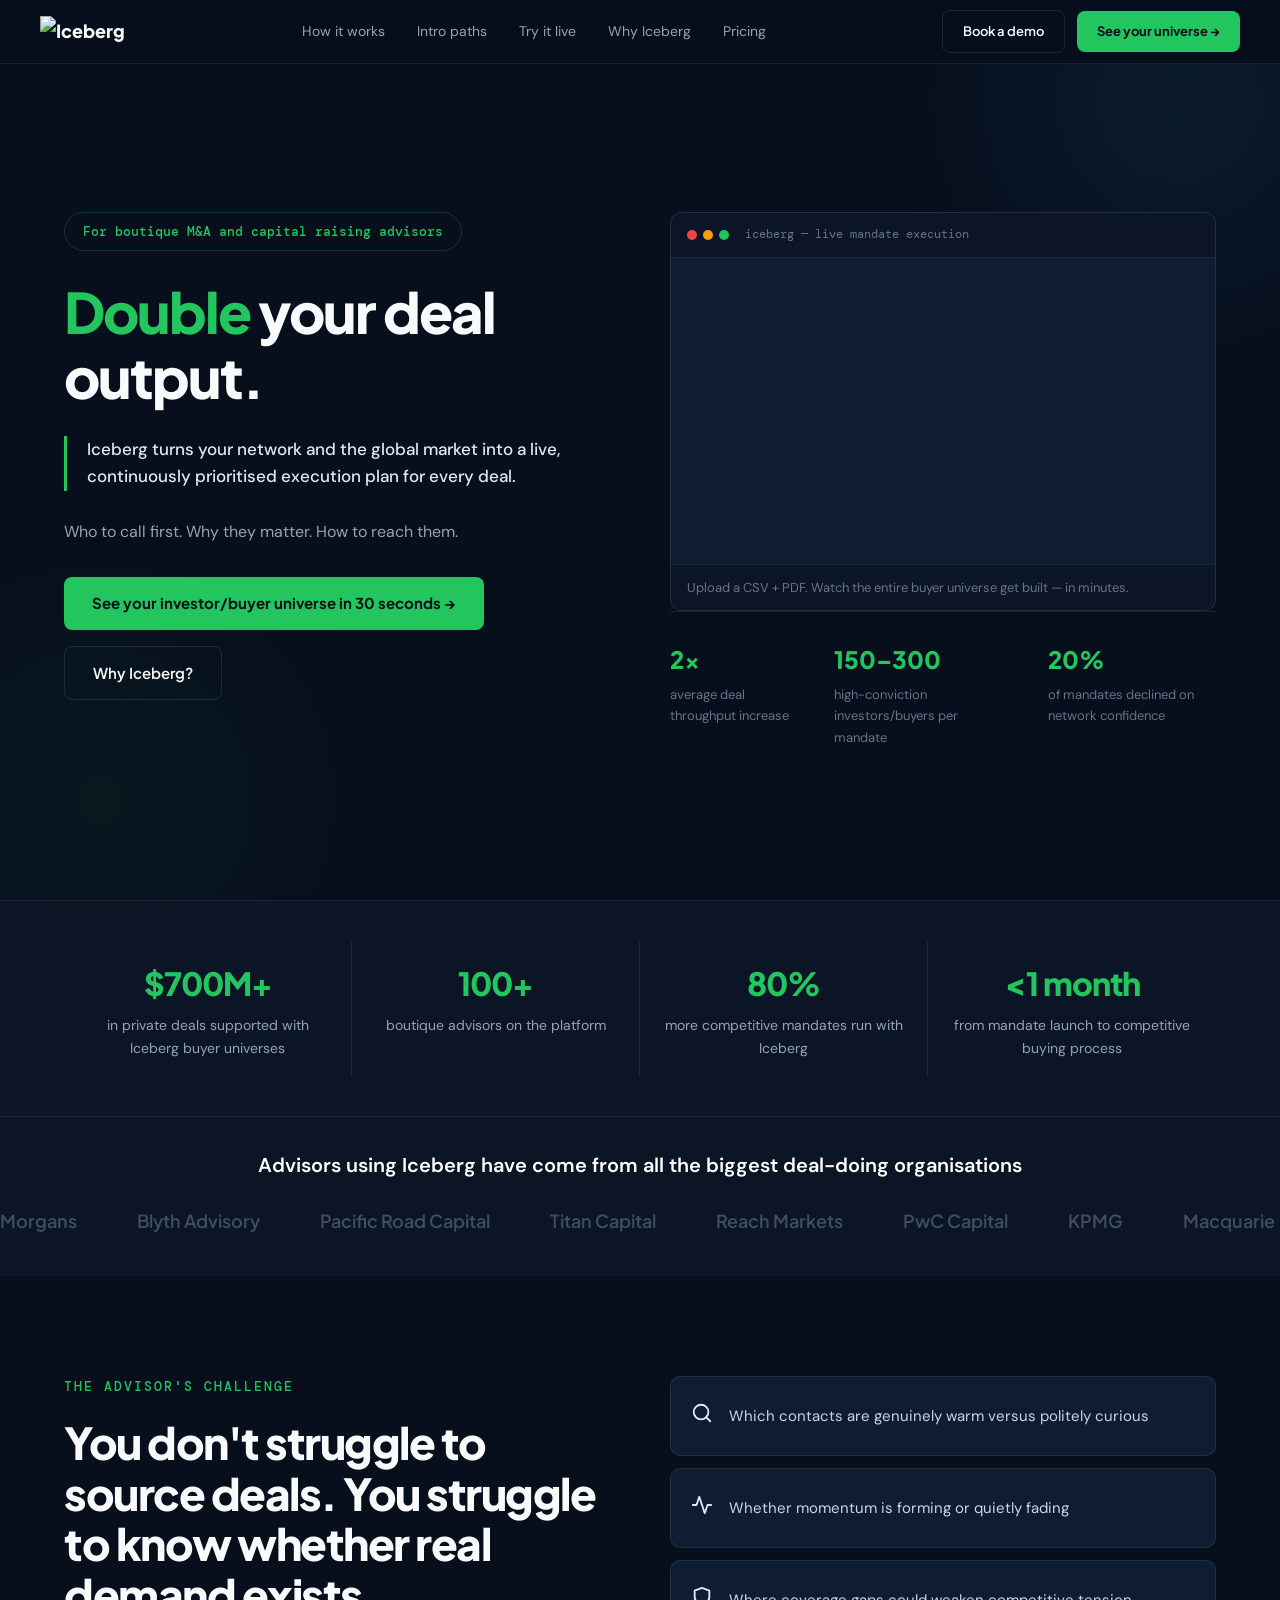
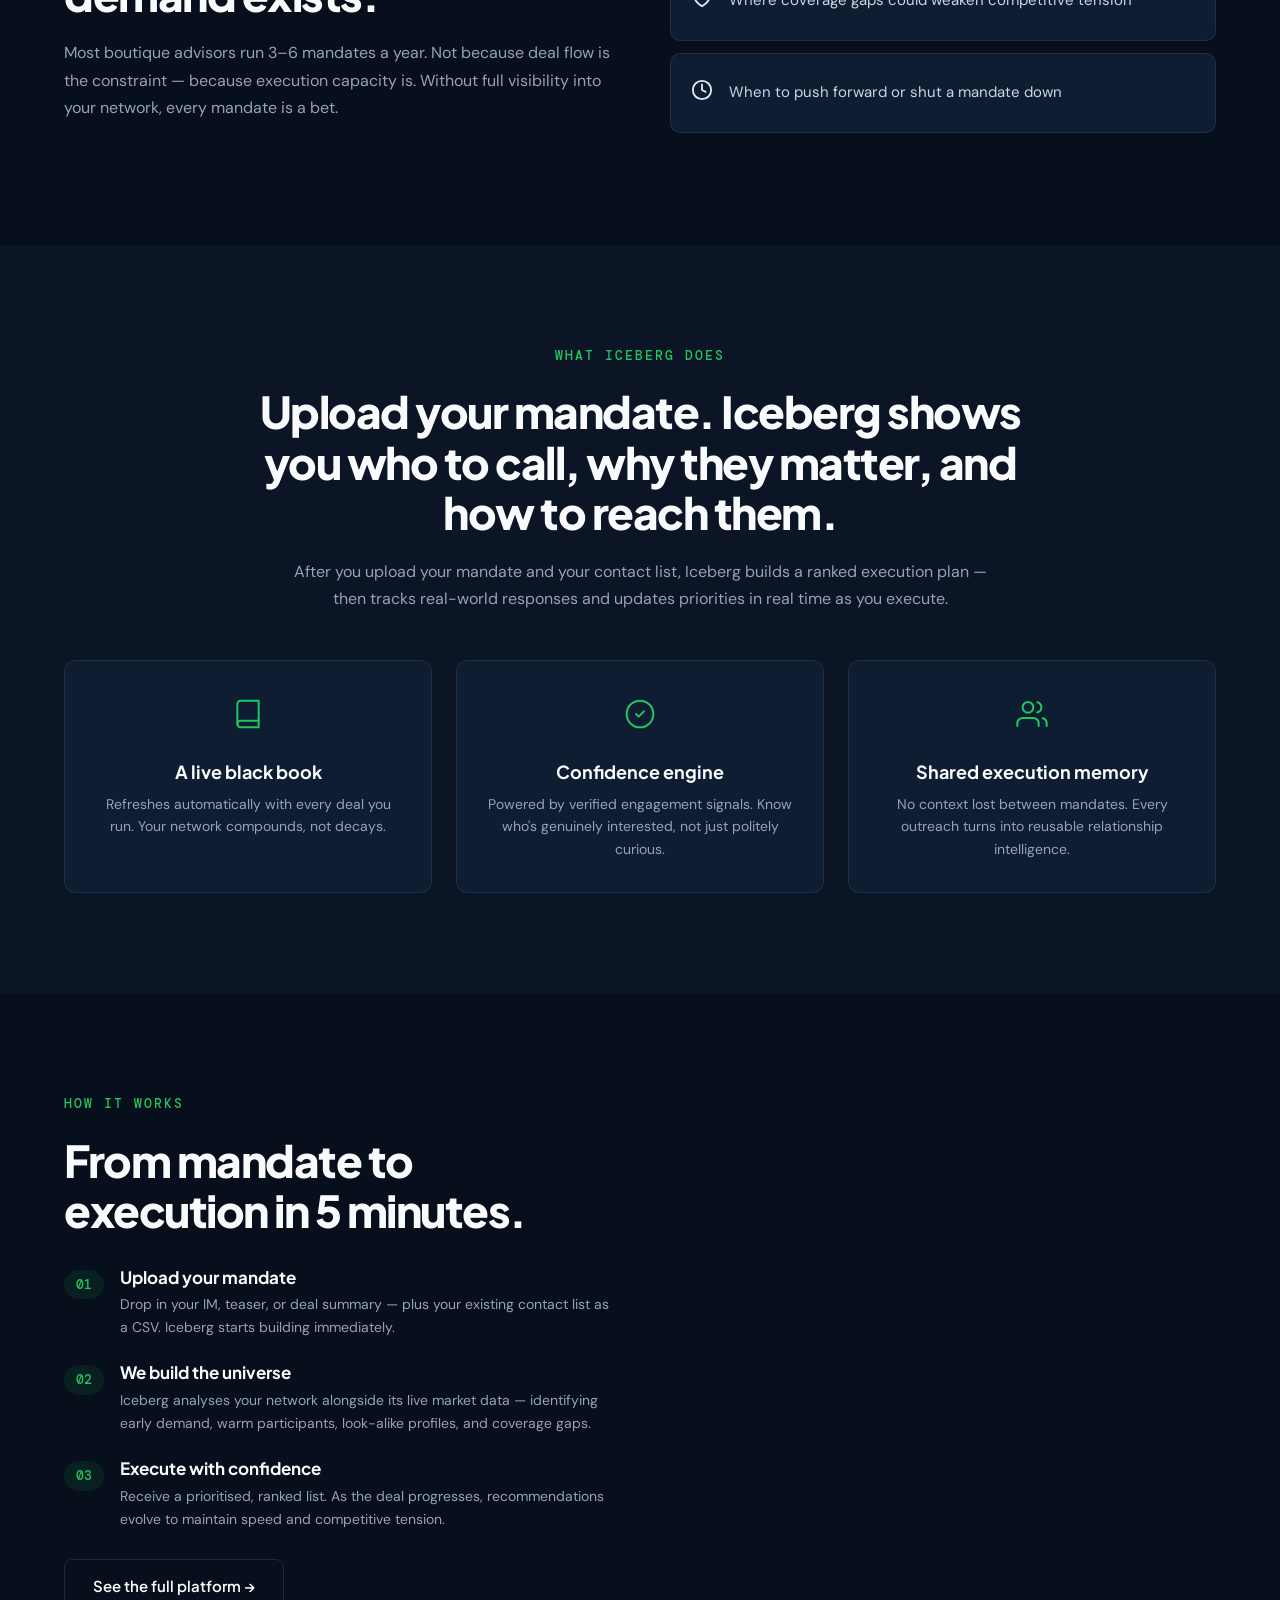
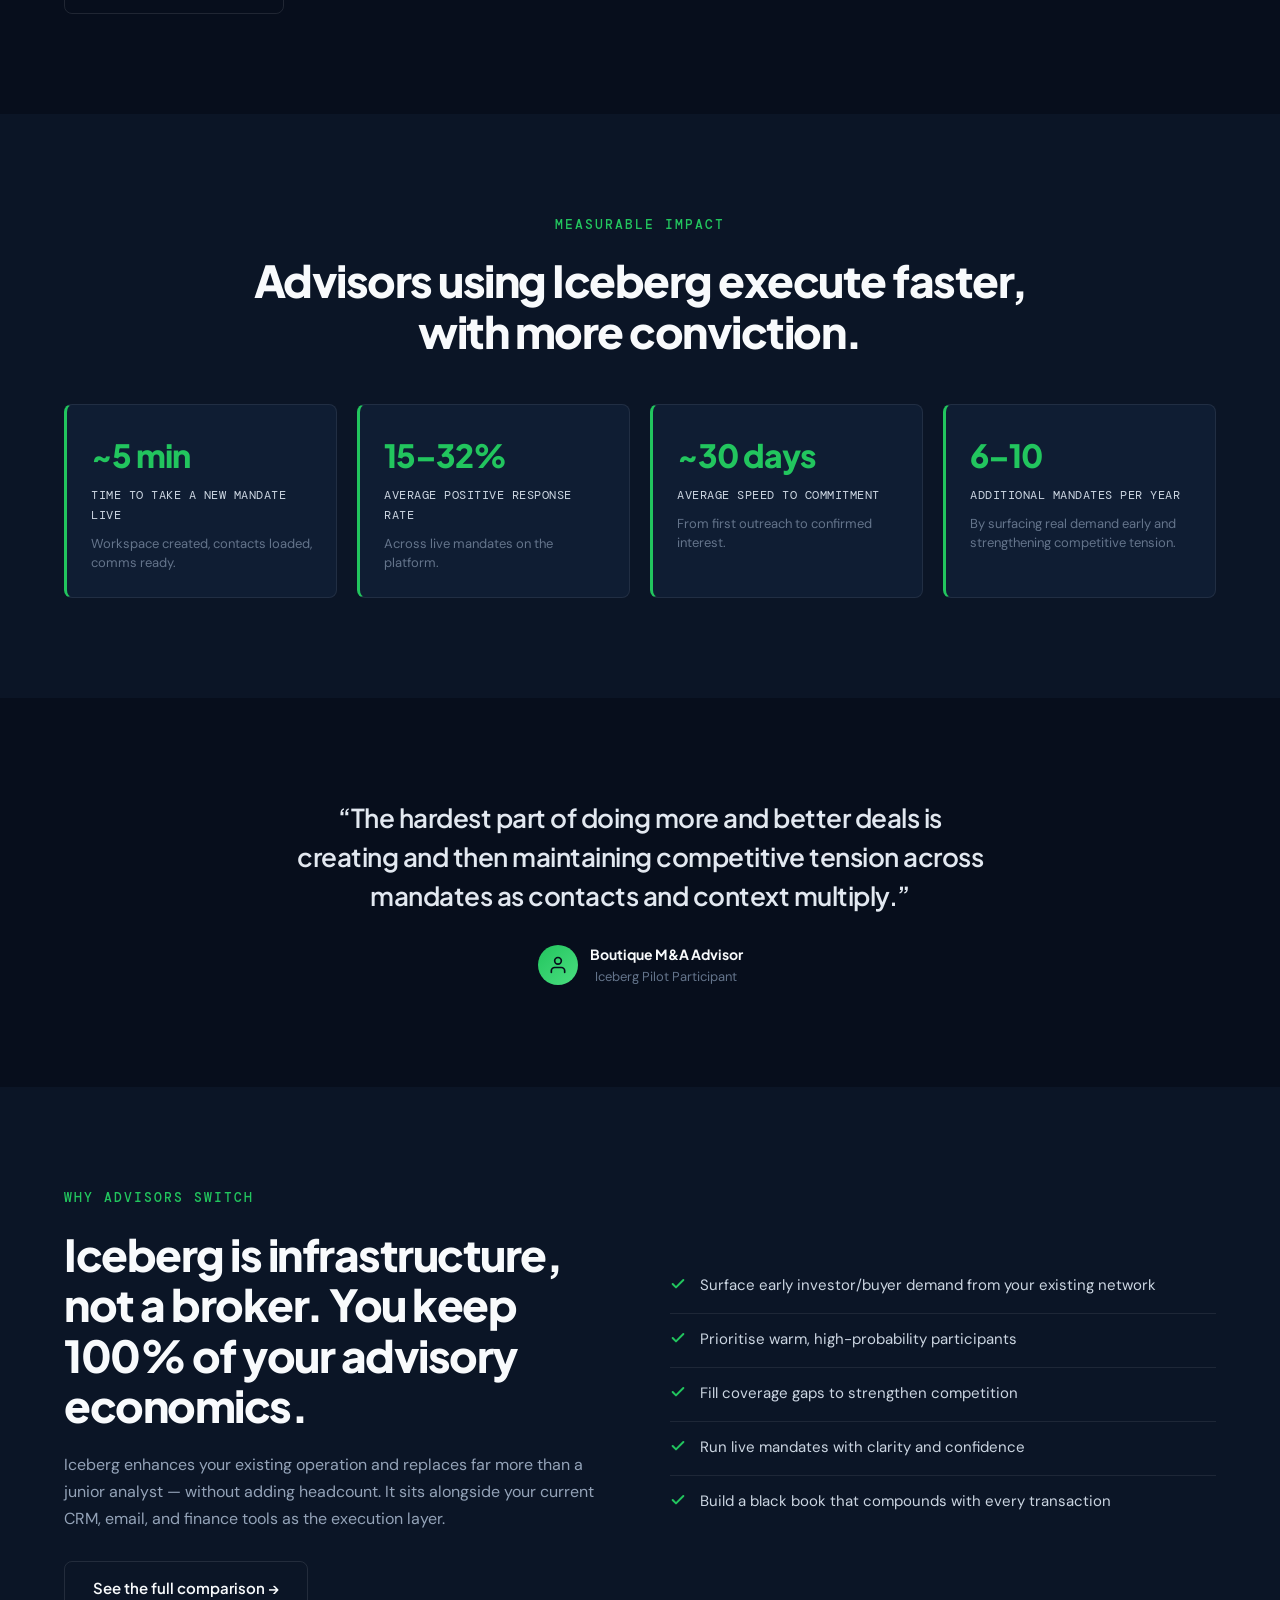
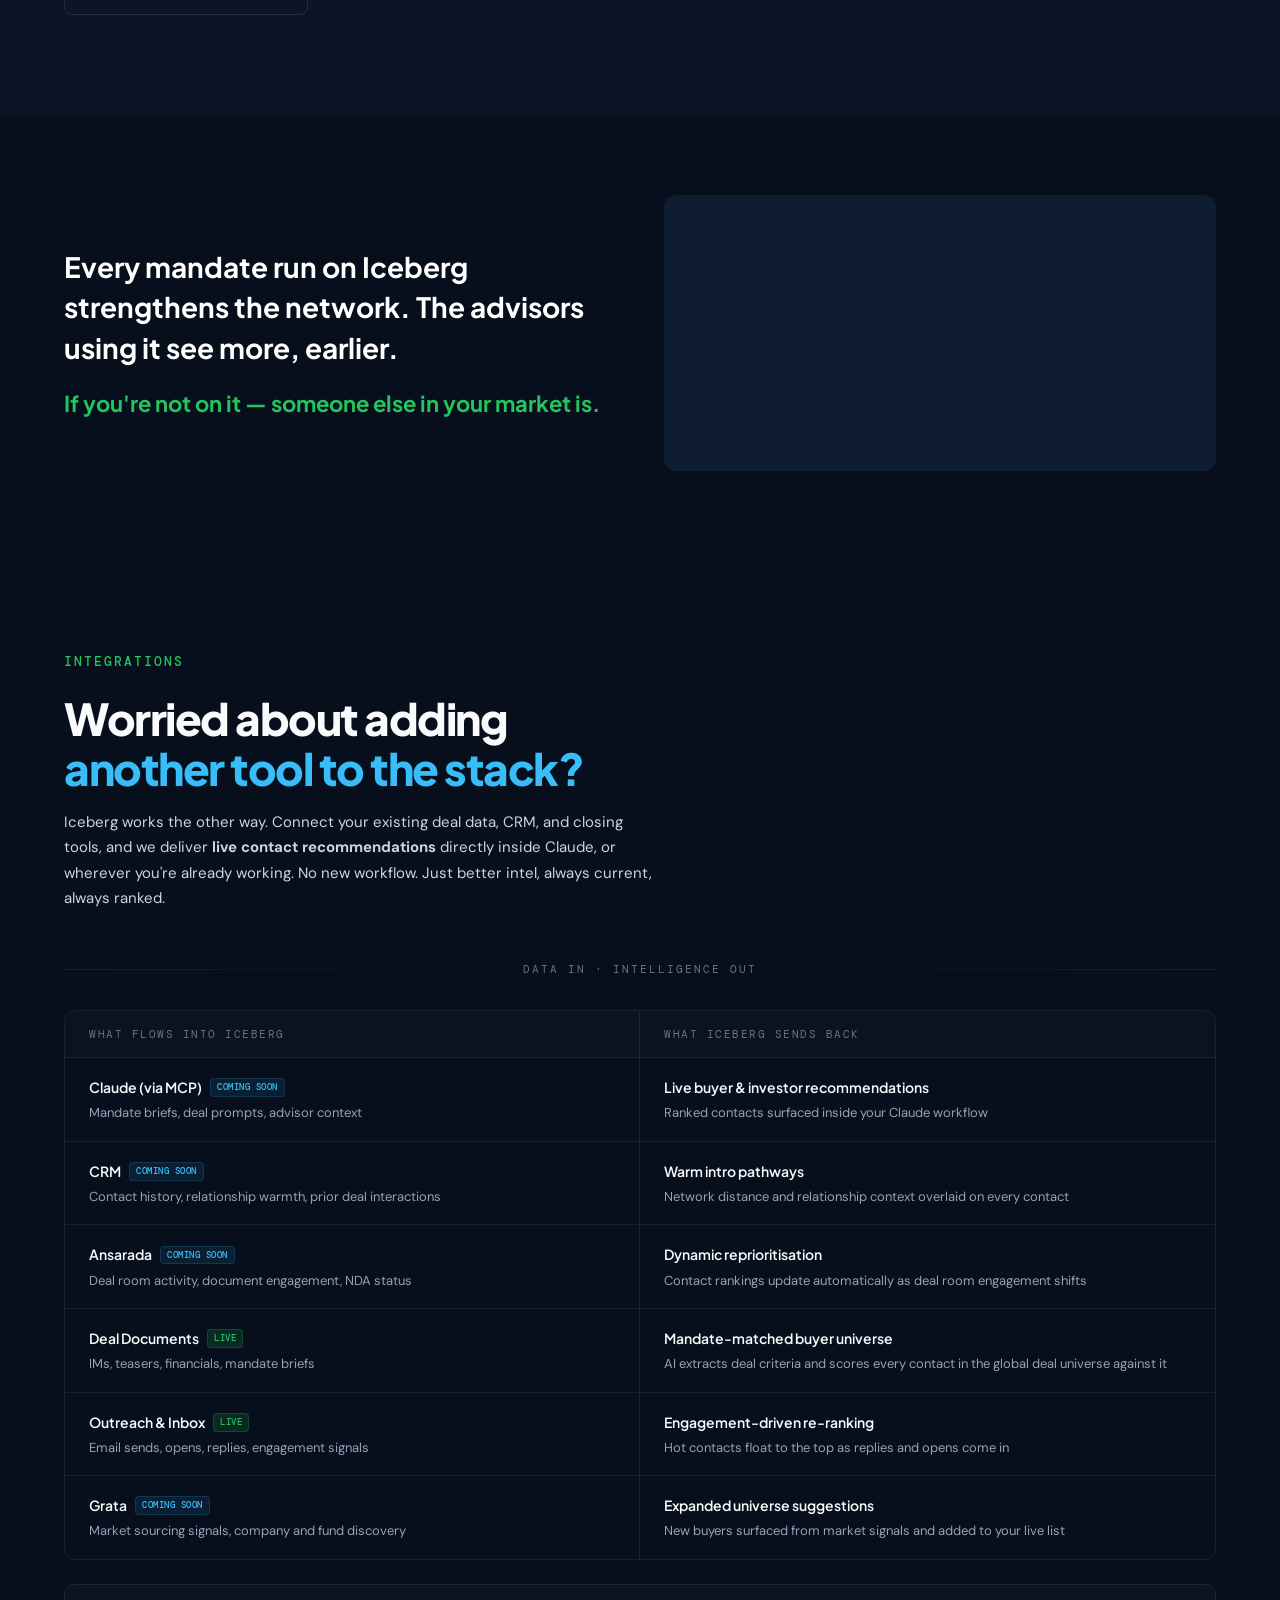
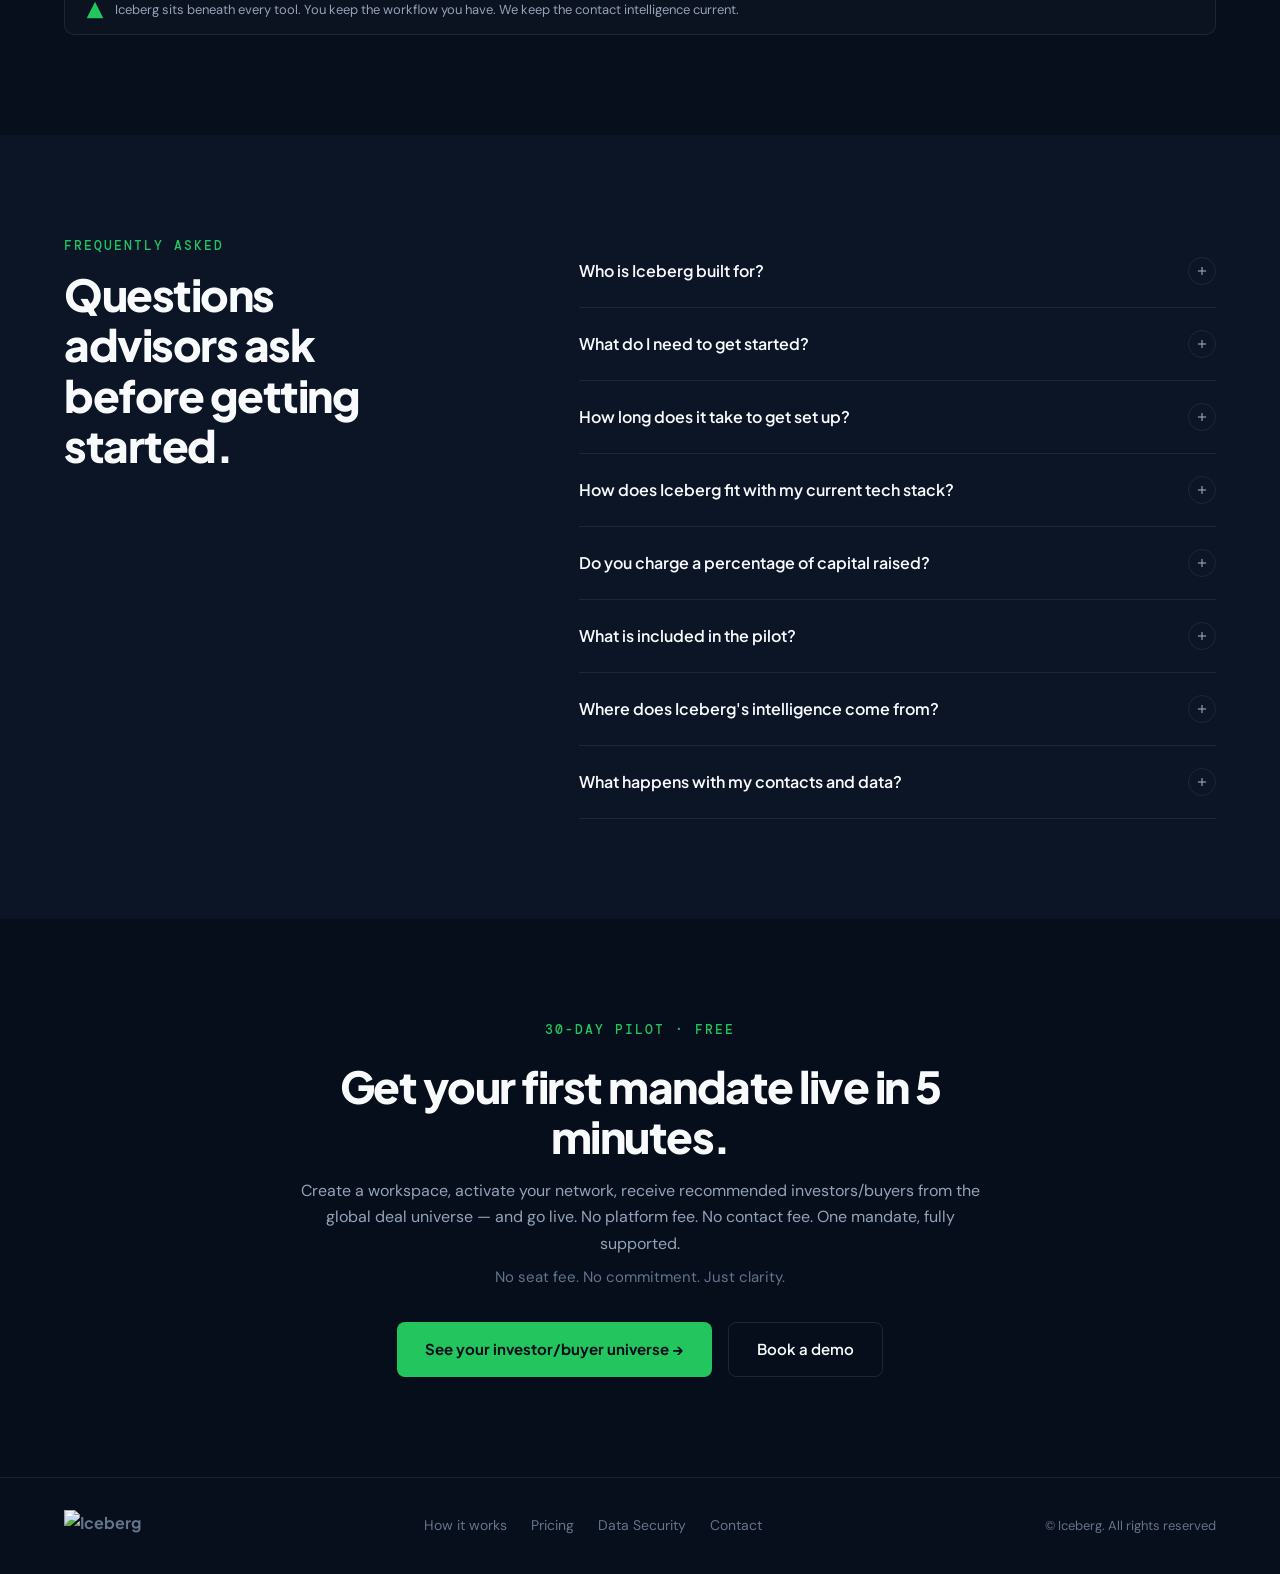
==== commit 7ce4037d: "Update logo image and footer copyright text in index.html" ====
--- a/index.html
+++ b/index.html
@@ -15,13 +15,7 @@
 <nav class="nav" id="nav">
   <div class="nav-inner">
     <a href="index.html" class="nav-logo">
-      <div class="nav-logo-icon">
-        <svg viewBox="0 0 24 24" fill="none" xmlns="http://www.w3.org/2000/svg">
-          <path d="M12 2L2 22h20L12 2z" fill="#070E1C" stroke="#070E1C" stroke-width="1.5"/>
-          <path d="M12 8L6 20h12L12 8z" fill="#070E1C"/>
-        </svg>
-      </div>
-      Iceberg
+      <img src="https://ik.imagekit.io/2z8yysunx/JRNY/Richard%20Property%20Advisers/Landing%20Page/Iceberg/Iceberg%20logo.png" alt="Iceberg" style="height:32px;">
     </a>
     <div class="nav-links">
       <a href="how-it-works.html">How it works</a>
@@ -531,13 +525,7 @@
   <div class="container">
     <div class="footer-inner">
       <div class="footer-logo">
-        <div class="nav-logo-icon">
-          <svg viewBox="0 0 24 24" fill="none" xmlns="http://www.w3.org/2000/svg">
-            <path d="M12 2L2 22h20L12 2z" fill="#070E1C" stroke="#070E1C" stroke-width="1.5"/>
-            <path d="M12 8L6 20h12L12 8z" fill="#070E1C"/>
-          </svg>
-        </div>
-        Iceberg
+        <img src="https://ik.imagekit.io/2z8yysunx/JRNY/Richard%20Property%20Advisers/Landing%20Page/Iceberg/Iceberg%20logo.png" alt="Iceberg" style="height:32px;">
       </div>
       <div class="footer-links">
         <a href="how-it-works.html">How it works</a>
@@ -545,7 +533,7 @@
         <a href="#">Data Security</a>
         <a href="#">Contact</a>
       </div>
-      <div class="footer-copy">&copy; 2026 Iceberg Intelligence Pty Ltd</div>
+      <div class="footer-copy">&copy; Iceberg. All rights reserved</div>
     </div>
   </div>
 </footer>
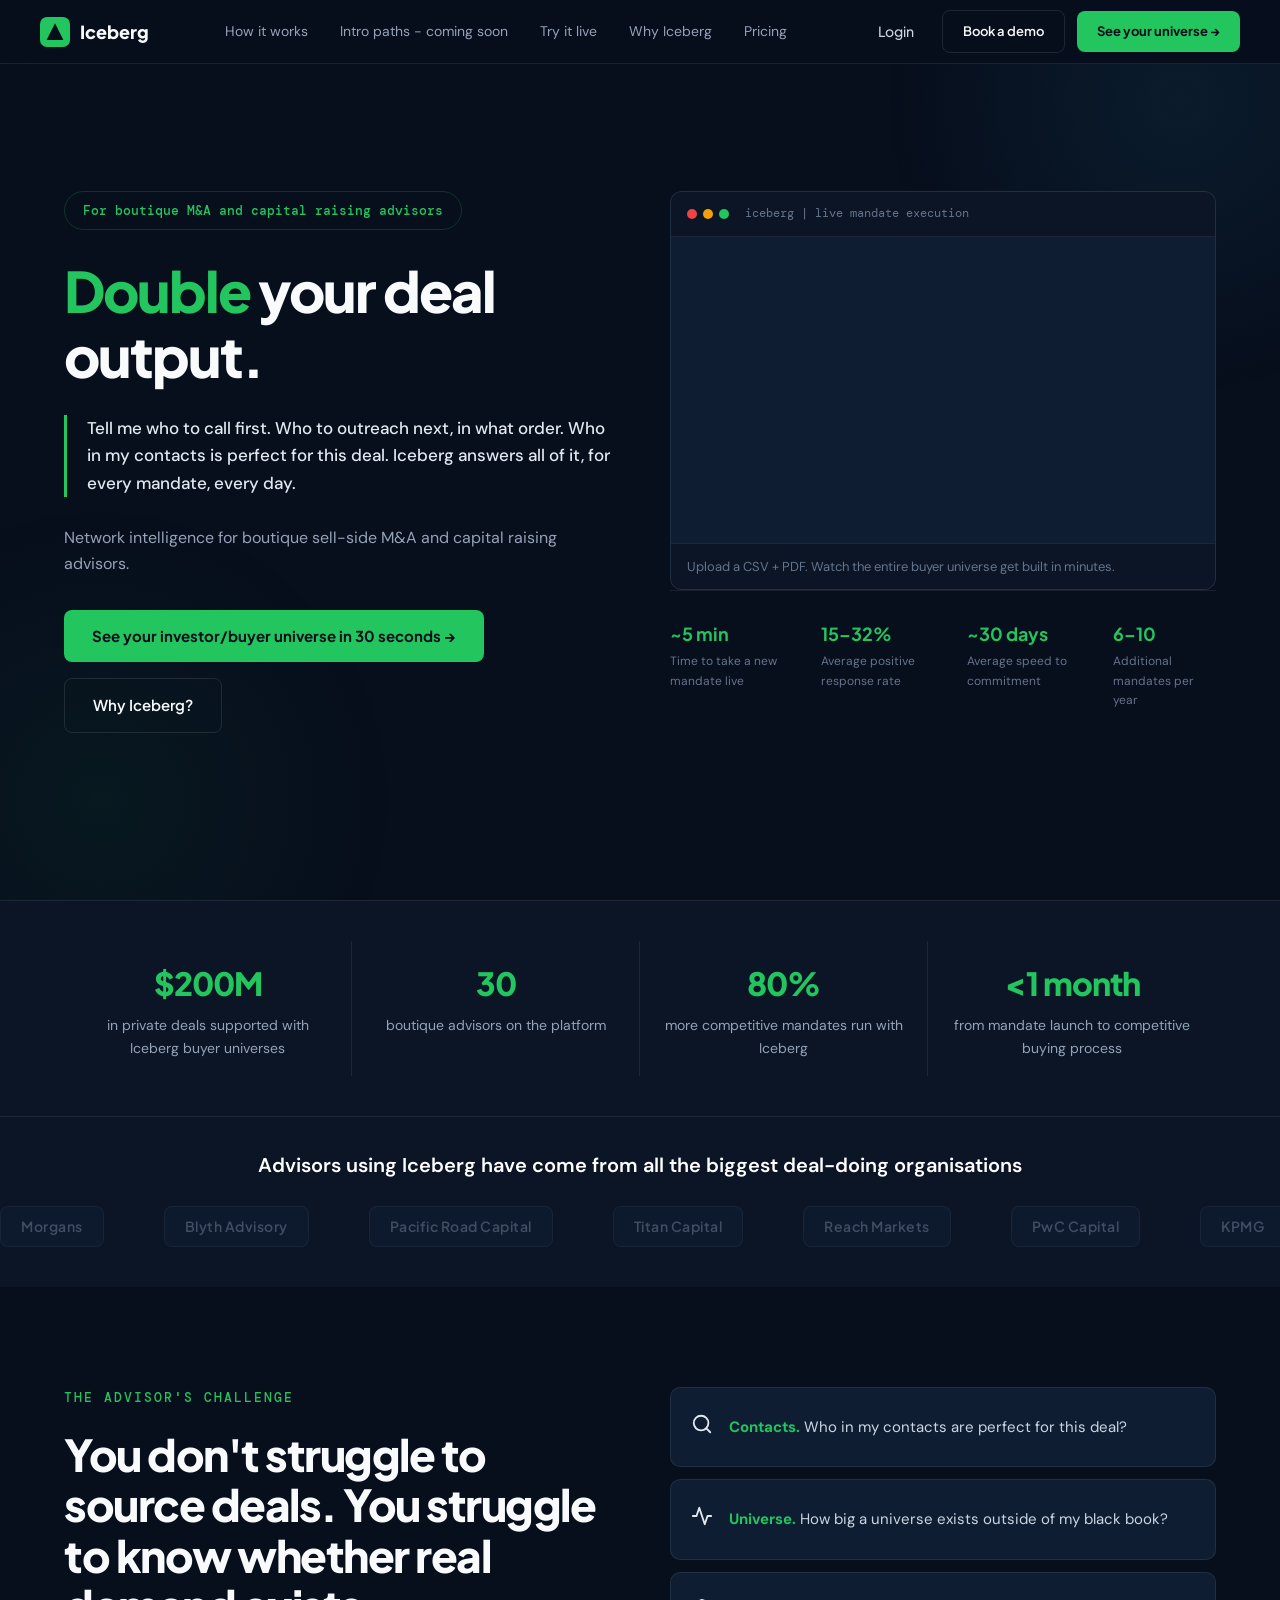
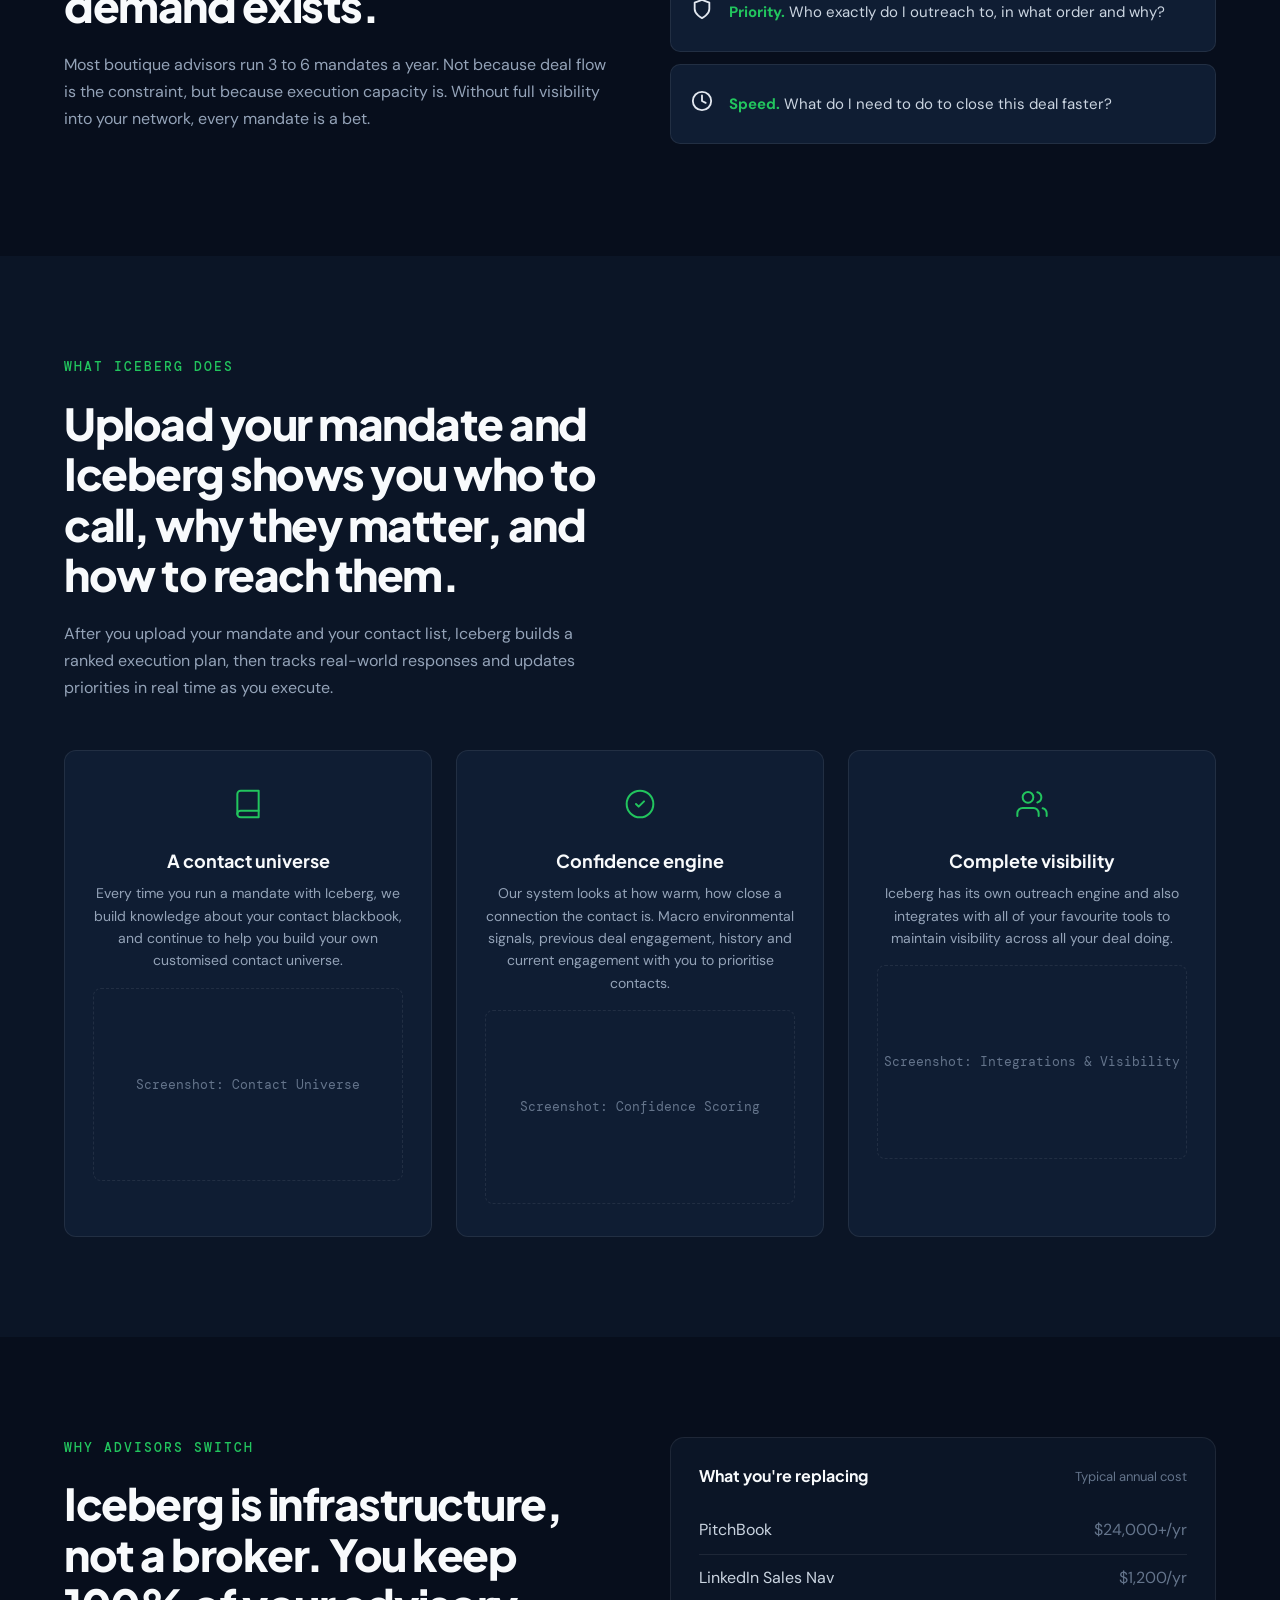
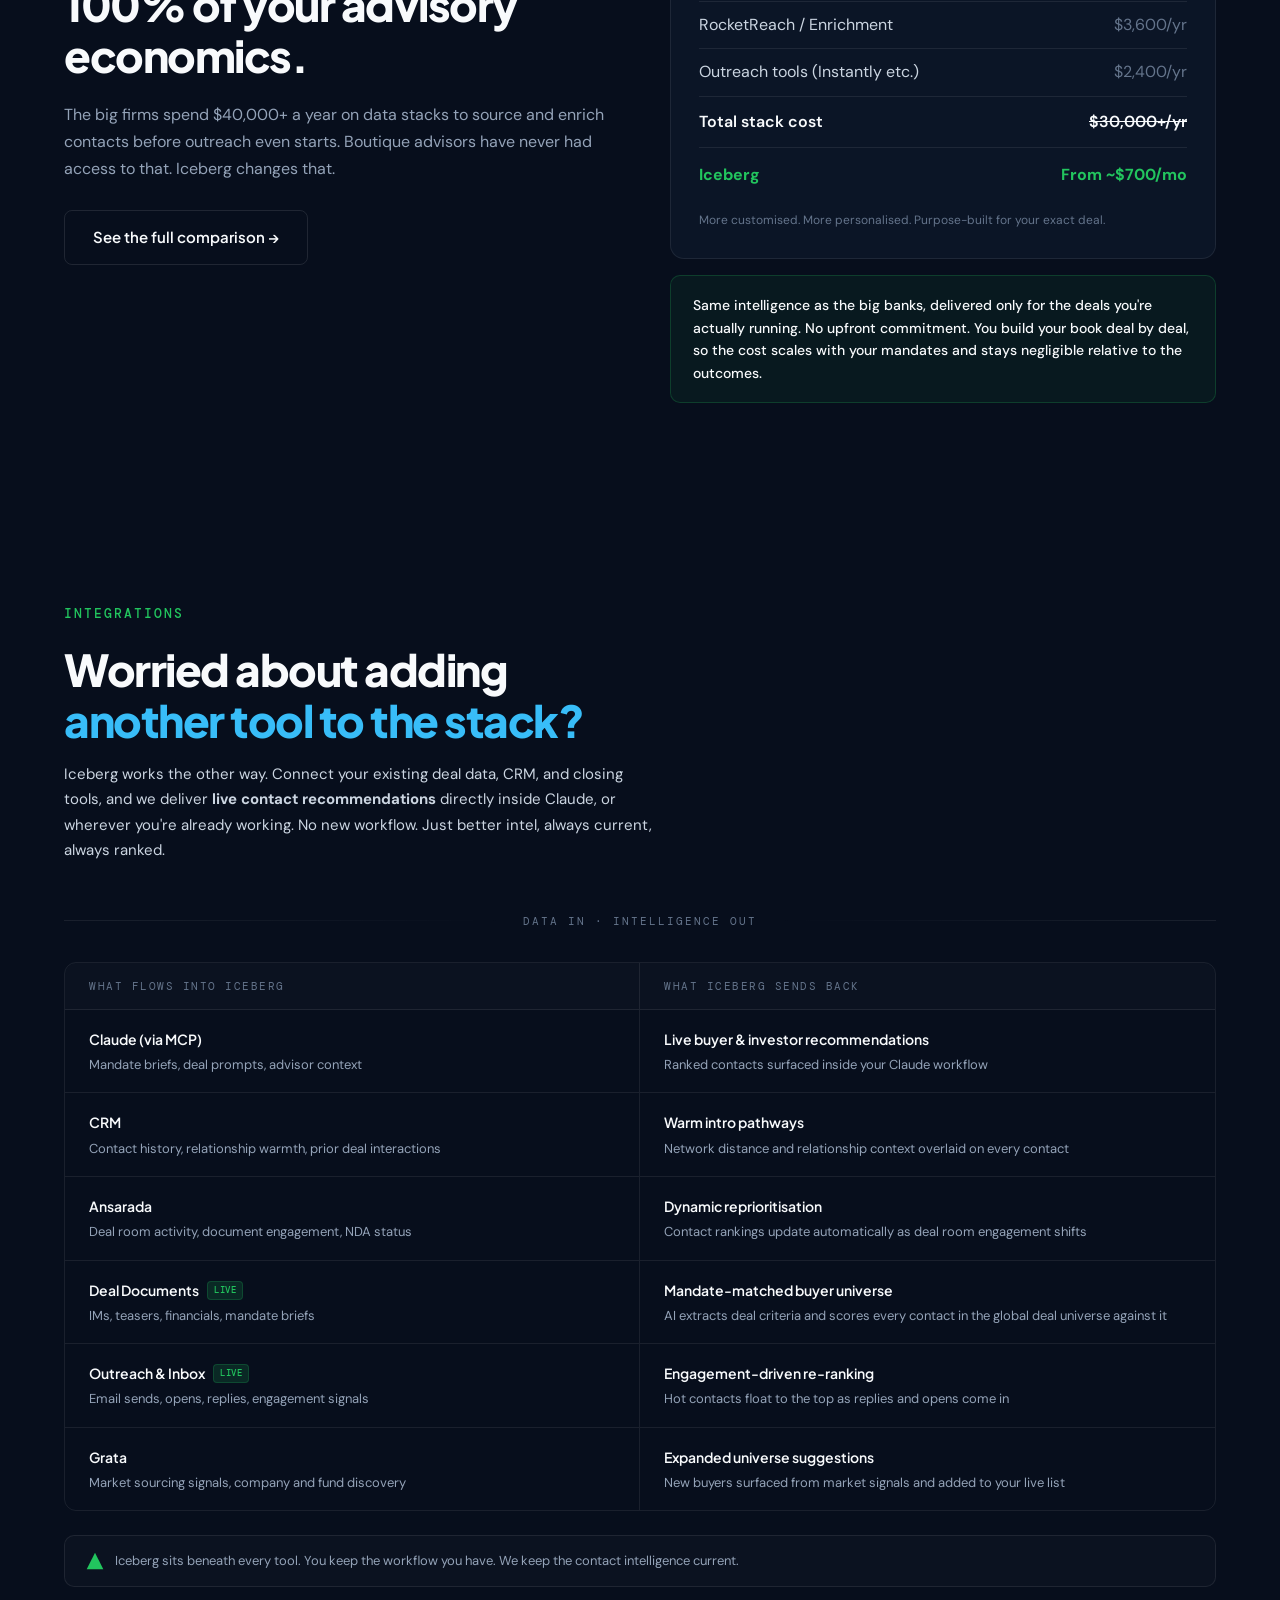
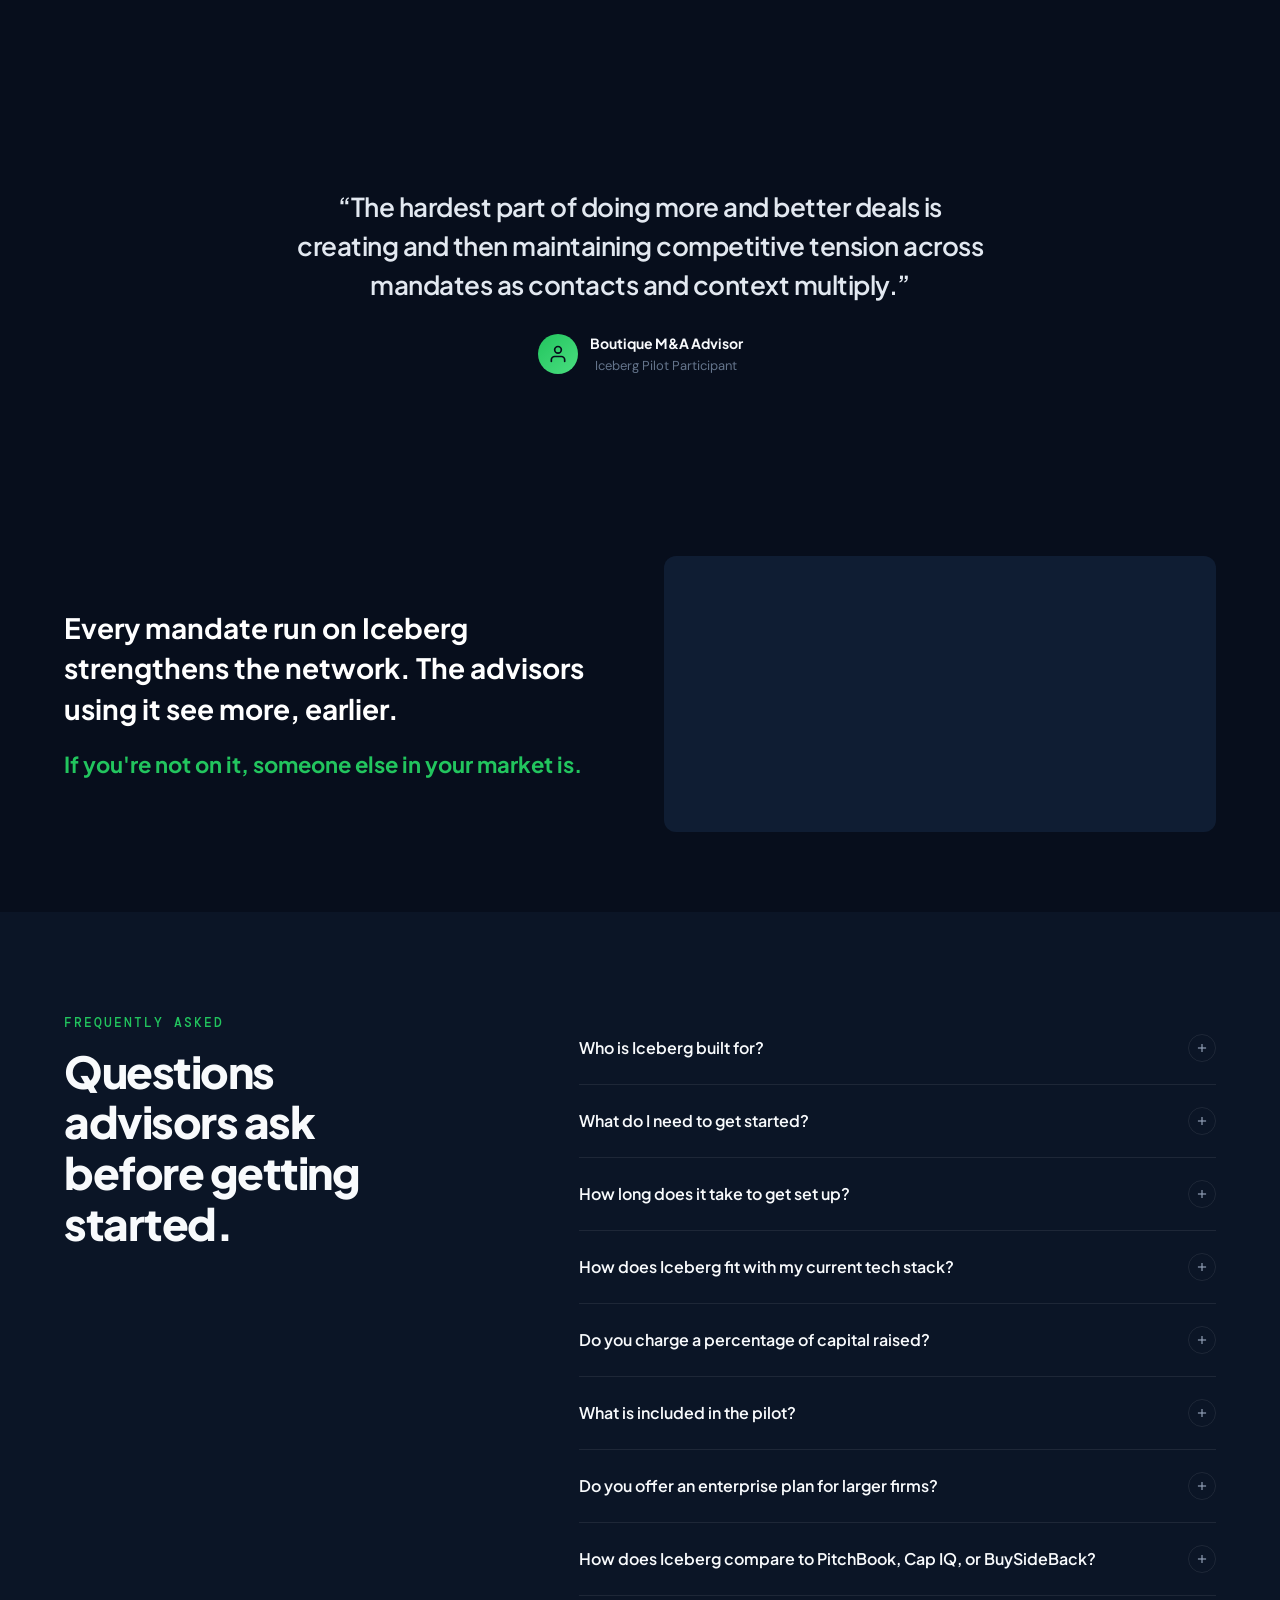
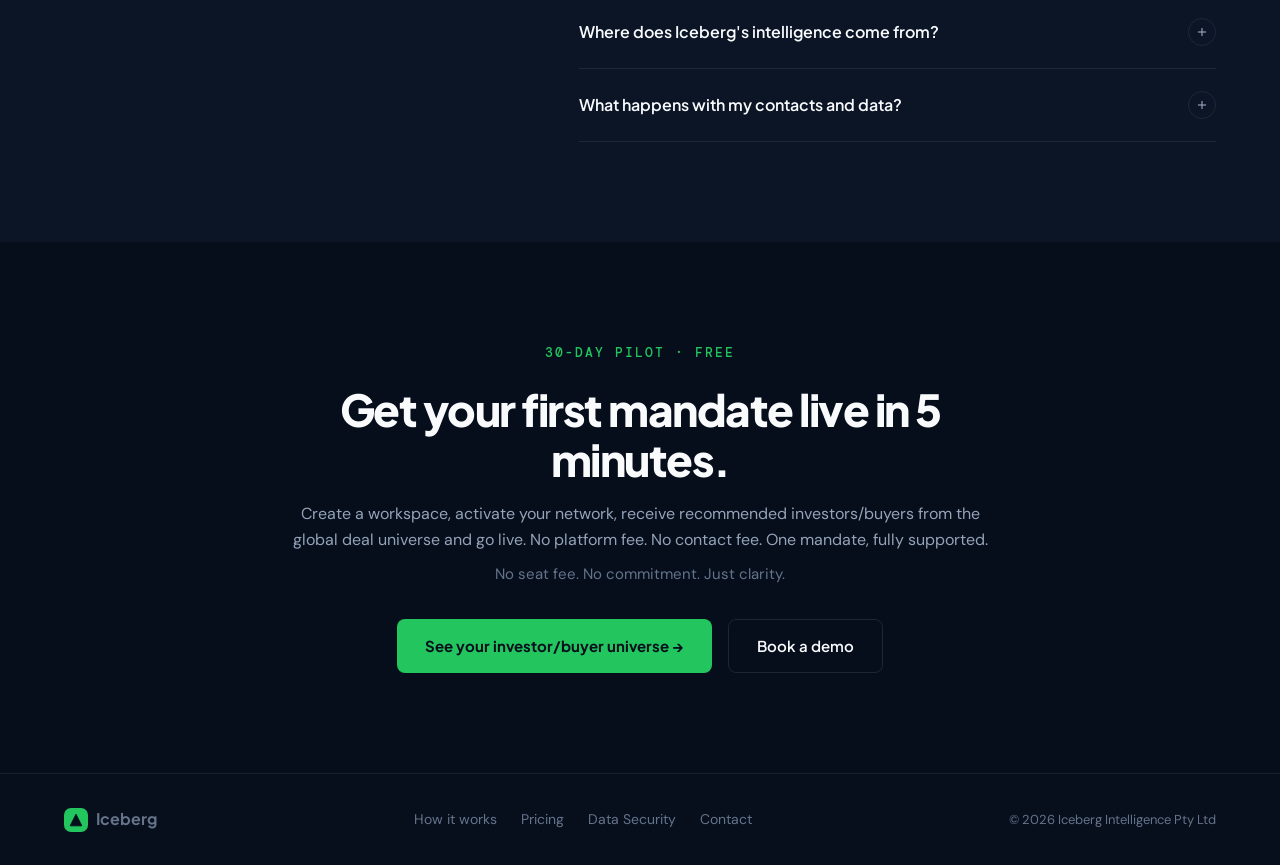
==== commit cf8a4753: "Add files via upload" ====
--- a/index.html
+++ b/index.html
@@ -15,16 +15,23 @@
 <nav class="nav" id="nav">
   <div class="nav-inner">
     <a href="index.html" class="nav-logo">
-      <img src="https://ik.imagekit.io/2z8yysunx/JRNY/Richard%20Property%20Advisers/Landing%20Page/Iceberg/Iceberg%20logo.png" alt="Iceberg" style="height:32px;">
+      <div class="nav-logo-icon">
+        <svg viewBox="0 0 24 24" fill="none" xmlns="http://www.w3.org/2000/svg">
+          <path d="M12 2L2 22h20L12 2z" fill="#070E1C" stroke="#070E1C" stroke-width="1.5"/>
+          <path d="M12 8L6 20h12L12 8z" fill="#070E1C"/>
+        </svg>
+      </div>
+      Iceberg
     </a>
     <div class="nav-links">
       <a href="how-it-works.html">How it works</a>
-      <a href="intro-paths.html">Intro paths</a>
+      <a href="intro-paths.html">Intro paths - coming soon</a>
       <a href="try-it-live.html">Try it live</a>
       <a href="why-iceberg.html">Why Iceberg</a>
       <a href="pricing.html">Pricing</a>
     </div>
     <div class="nav-ctas">
+      <a href="#" class="btn-ghost">Login</a>
       <a href="#" class="btn-secondary">Book a demo</a>
       <a href="try-it-live.html" class="btn-primary">See your universe &rarr;</a>
     </div>
@@ -43,8 +50,8 @@
       <div class="fade-up">
         <div class="hero-eyebrow">For boutique M&amp;A and capital raising advisors</div>
         <h1><span class="green">Double</span> your deal output.</h1>
-        <div class="hero-brutal">Iceberg turns your network and the global market into a live, continuously prioritised execution plan for every deal.</div>
-        <p class="hero-sub">Who to call first. Why they matter. How to reach them.</p>
+        <div class="hero-brutal">Tell me who to call first. Who to outreach next, in what order. Who in my contacts is perfect for this deal. Iceberg answers all of it, for every mandate, every day.</div>
+        <p class="hero-sub">Network intelligence for boutique sell-side M&amp;A and capital raising advisors.</p>
         <div class="hero-ctas">
           <a href="try-it-live.html" class="btn-primary">See your investor/buyer universe in 30 seconds &rarr;</a>
           <a href="why-iceberg.html" class="btn-secondary">Why Iceberg?</a>
@@ -54,27 +61,31 @@
         <div class="hero-video-wrap">
           <div class="hero-video-chrome">
             <div class="hero-video-dots"><span></span><span></span><span></span></div>
-            <span class="hero-video-chrome-label">iceberg &mdash; live mandate execution</span>
+            <span class="hero-video-chrome-label">iceberg | live mandate execution</span>
           </div>
           <div class="hero-video-embed">
             <video autoplay muted loop playsinline>
               <source src="https://ik.imagekit.io/2z8yysunx/JRNY/Richard%20Property%20Advisers/Landing%20Page/Iceberg/iceberg%20pitch%20deck%20analysis%20-%20Flossy's%20Fundraising%20(1080p,%20h264).mp4" type="video/mp4">
             </video>
           </div>
-          <div class="hero-video-caption">Upload a CSV + PDF. Watch the entire buyer universe get built &mdash; in minutes.</div>
+          <div class="hero-video-caption">Upload a CSV + PDF. Watch the entire buyer universe get built in minutes.</div>
         </div>
         <div class="hero-stats">
           <div>
-            <div class="hero-stat-value">2&times;</div>
-            <div class="hero-stat-label">average deal throughput increase</div>
+            <div class="hero-stat-value">~5 min</div>
+            <div class="hero-stat-label">Time to take a new mandate live</div>
           </div>
           <div>
-            <div class="hero-stat-value">150&ndash;300</div>
-            <div class="hero-stat-label">high-conviction investors/buyers per mandate</div>
+            <div class="hero-stat-value">15&ndash;32%</div>
+            <div class="hero-stat-label">Average positive response rate</div>
           </div>
           <div>
-            <div class="hero-stat-value">20%</div>
-            <div class="hero-stat-label">of mandates declined on network confidence</div>
+            <div class="hero-stat-value">~30 days</div>
+            <div class="hero-stat-label">Average speed to commitment</div>
+          </div>
+          <div>
+            <div class="hero-stat-value">6&ndash;10</div>
+            <div class="hero-stat-label">Additional mandates per year</div>
           </div>
         </div>
       </div>
@@ -87,11 +98,11 @@
   <div class="container">
     <div class="social-proof-grid fade-up">
       <div class="social-proof-item">
-        <div class="social-proof-value">$700M+</div>
+        <div class="social-proof-value">$200M</div>
         <div class="social-proof-label">in private deals supported with Iceberg buyer universes</div>
       </div>
       <div class="social-proof-item">
-        <div class="social-proof-value">100+</div>
+        <div class="social-proof-value">30</div>
         <div class="social-proof-label">boutique advisors on the platform</div>
       </div>
       <div class="social-proof-item">
@@ -110,8 +121,8 @@
 <section class="trust-strip">
   <div class="trust-strip-label">Advisors using Iceberg have come from all the biggest deal-doing organisations</div>
   <div class="trust-strip-track">
-    <span>Morgans</span><span>Blyth Advisory</span><span>Pacific Road Capital</span><span>Titan Capital</span><span>Reach Markets</span><span>PwC Capital</span><span>KPMG</span><span>Macquarie</span>
-    <span>Morgans</span><span>Blyth Advisory</span><span>Pacific Road Capital</span><span>Titan Capital</span><span>Reach Markets</span><span>PwC Capital</span><span>KPMG</span><span>Macquarie</span>
+    <span class="trust-logo-placeholder">Morgans</span><span class="trust-logo-placeholder">Blyth Advisory</span><span class="trust-logo-placeholder">Pacific Road Capital</span><span class="trust-logo-placeholder">Titan Capital</span><span class="trust-logo-placeholder">Reach Markets</span><span class="trust-logo-placeholder">PwC Capital</span><span class="trust-logo-placeholder">KPMG</span><span class="trust-logo-placeholder">Macquarie</span>
+    <span class="trust-logo-placeholder">Morgans</span><span class="trust-logo-placeholder">Blyth Advisory</span><span class="trust-logo-placeholder">Pacific Road Capital</span><span class="trust-logo-placeholder">Titan Capital</span><span class="trust-logo-placeholder">Reach Markets</span><span class="trust-logo-placeholder">PwC Capital</span><span class="trust-logo-placeholder">KPMG</span><span class="trust-logo-placeholder">Macquarie</span>
   </div>
 </section>
 
@@ -125,25 +136,25 @@
     <div class="aida-two-col">
       <div class="fade-up">
         <div class="section-label">THE ADVISOR'S CHALLENGE</div>
-        <h2>You don't struggle to source deals. You struggle to know whether real demand exists.</h2>
-        <p class="aida-body" style="margin-top:20px;">Most boutique advisors run 3&ndash;6 mandates a year. Not because deal flow is the constraint &mdash; because execution capacity is. Without full visibility into your network, every mandate is a bet.</p>
+        <h2>You don't struggle to source deals. You struggle to know whether <span class="green">real demand</span> exists.</h2>
+        <p class="aida-body" style="margin-top:20px;">Most boutique advisors run 3 to 6 mandates a year. Not because deal flow is the constraint, but because execution capacity is. Without full visibility into your network, every mandate is a bet.</p>
       </div>
       <div class="fade-up">
         <div class="challenge-card">
           <div class="challenge-icon"><svg width="22" height="22" viewBox="0 0 24 24" fill="none" stroke="currentColor" stroke-width="2" stroke-linecap="round" stroke-linejoin="round"><circle cx="11" cy="11" r="8"/><path d="m21 21-4.3-4.3"/></svg></div>
-          <p>Which contacts are genuinely warm versus politely curious</p>
+          <p><strong style="color:var(--green);">Contacts.</strong> Who in my contacts are perfect for this deal?</p>
         </div>
         <div class="challenge-card">
           <div class="challenge-icon"><svg width="22" height="22" viewBox="0 0 24 24" fill="none" stroke="currentColor" stroke-width="2" stroke-linecap="round" stroke-linejoin="round"><path d="M22 12h-4l-3 9L9 3l-3 9H2"/></svg></div>
-          <p>Whether momentum is forming or quietly fading</p>
+          <p><strong style="color:var(--green);">Universe.</strong> How big a universe exists outside of my black book?</p>
         </div>
         <div class="challenge-card">
           <div class="challenge-icon"><svg width="22" height="22" viewBox="0 0 24 24" fill="none" stroke="currentColor" stroke-width="2" stroke-linecap="round" stroke-linejoin="round"><path d="M12 22s8-4 8-10V5l-8-3-8 3v7c0 6 8 10 8 10z"/></svg></div>
-          <p>Where coverage gaps could weaken competitive tension</p>
+          <p><strong style="color:var(--green);">Priority.</strong> Who exactly do I outreach to, in what order and why?</p>
         </div>
         <div class="challenge-card">
           <div class="challenge-icon"><svg width="22" height="22" viewBox="0 0 24 24" fill="none" stroke="currentColor" stroke-width="2" stroke-linecap="round" stroke-linejoin="round"><circle cx="12" cy="12" r="10"/><polyline points="12 6 12 12 16 14"/></svg></div>
-          <p>When to push forward or shut a mandate down</p>
+          <p><strong style="color:var(--green);">Speed.</strong> What do I need to do to close this deal faster?</p>
         </div>
       </div>
     </div>
@@ -153,68 +164,11 @@
 <!-- WHAT ICEBERG DOES -->
 <section class="aida-section" style="background:var(--bg-800);">
   <div class="container">
-    <div class="aida-centered fade-up">
-      <div class="section-label">WHAT ICEBERG DOES</div>
-      <h2>Upload your mandate. Iceberg shows you who to call, why they matter, and how to reach them.</h2>
-      <p class="aida-body" style="max-width:700px;margin:20px auto 0;">After you upload your mandate and your contact list, Iceberg builds a ranked execution plan &mdash; then tracks real-world responses and updates priorities in real time as you execute.</p>
-    </div>
-    <div class="value-grid fade-up">
-      <div class="value-card">
-        <div class="value-icon"><svg width="32" height="32" viewBox="0 0 24 24" fill="none" stroke="var(--green)" stroke-width="1.5" stroke-linecap="round" stroke-linejoin="round"><path d="M4 19.5A2.5 2.5 0 0 1 6.5 17H20"/><path d="M6.5 2H20v20H6.5A2.5 2.5 0 0 1 4 19.5v-15A2.5 2.5 0 0 1 6.5 2z"/></svg></div>
-        <h4>A live black book</h4>
-        <p>Refreshes automatically with every deal you run. Your network compounds, not decays.</p>
-      </div>
-      <div class="value-card">
-        <div class="value-icon"><svg width="32" height="32" viewBox="0 0 24 24" fill="none" stroke="var(--green)" stroke-width="1.5" stroke-linecap="round" stroke-linejoin="round"><path d="M12 22c5.523 0 10-4.477 10-10S17.523 2 12 2 2 6.477 2 12s4.477 10 10 10z"/><path d="m9 12 2 2 4-4"/></svg></div>
-        <h4>Confidence engine</h4>
-        <p>Powered by verified engagement signals. Know who's genuinely interested, not just politely curious.</p>
-      </div>
-      <div class="value-card">
-        <div class="value-icon"><svg width="32" height="32" viewBox="0 0 24 24" fill="none" stroke="var(--green)" stroke-width="1.5" stroke-linecap="round" stroke-linejoin="round"><path d="M17 21v-2a4 4 0 0 0-4-4H5a4 4 0 0 0-4 4v2"/><circle cx="9" cy="7" r="4"/><path d="M23 21v-2a4 4 0 0 0-3-3.87"/><path d="M16 3.13a4 4 0 0 1 0 7.75"/></svg></div>
-        <h4>Shared execution memory</h4>
-        <p>No context lost between mandates. Every outreach turns into reusable relationship intelligence.</p>
-      </div>
-    </div>
-  </div>
-</section>
-
-<!-- =============================================
-     D — DESIRE: How It Works + Impact + Testimonial
-     ============================================= -->
-
-<!-- HOW IT WORKS (simple) -->
-<section class="aida-section" style="background:var(--bg-base);">
-  <div class="container">
-    <div class="how-split fade-up">
-      <div class="how-split-left">
-        <div class="section-label">HOW IT WORKS</div>
-        <h2>From mandate to execution in 5 minutes.</h2>
-        <div class="how-steps">
-          <div class="how-step">
-            <div class="how-num">01</div>
-            <div>
-              <h4>Upload your mandate</h4>
-              <p>Drop in your IM, teaser, or deal summary &mdash; plus your existing contact list as a CSV. Iceberg starts building immediately.</p>
-            </div>
-          </div>
-          <div class="how-step">
-            <div class="how-num">02</div>
-            <div>
-              <h4>We build the universe</h4>
-              <p>Iceberg analyses your network alongside its live market data &mdash; identifying early demand, warm participants, look-alike profiles, and coverage gaps.</p>
-            </div>
-          </div>
-          <div class="how-step">
-            <div class="how-num">03</div>
-            <div>
-              <h4>Execute with confidence</h4>
-              <p>Receive a prioritised, ranked list. As the deal progresses, recommendations evolve to maintain speed and competitive tension.</p>
-            </div>
-          </div>
-        </div>
-        <div style="margin-top:28px;">
-          <a href="how-it-works.html" class="btn-secondary">See the full platform &rarr;</a>
-        </div>
+    <div class="aida-two-col fade-up" style="align-items:center;">
+      <div>
+        <div class="section-label">WHAT ICEBERG DOES</div>
+        <h2>Upload your mandate and Iceberg shows you <span class="green">who to call</span>, <span class="green">why they matter</span>, and <span class="green">how to reach them</span>.</h2>
+        <p class="aida-body" style="margin-top:20px;">After you upload your mandate and your contact list, Iceberg builds a ranked execution plan, then tracks real-world responses and updates priorities in real time as you execute.</p>
       </div>
       <div class="how-split-video">
         <video autoplay muted loop playsinline>
@@ -222,37 +176,170 @@
         </video>
       </div>
     </div>
-  </div>
-</section>
-
-<!-- MEASURABLE IMPACT -->
-<section class="aida-section" style="background:var(--bg-800);">
-  <div class="container">
-    <div class="aida-centered fade-up">
-      <div class="section-label">MEASURABLE IMPACT</div>
-      <h2>Advisors using Iceberg execute faster, with more conviction.</h2>
-    </div>
-    <div class="impact-grid fade-up">
-      <div class="impact-card">
-        <div class="impact-value">~5 min</div>
-        <div class="impact-label">Time to take a new mandate live</div>
-        <p>Workspace created, contacts loaded, comms ready.</p>
-      </div>
-      <div class="impact-card">
-        <div class="impact-value">15&ndash;32%</div>
-        <div class="impact-label">Average positive response rate</div>
-        <p>Across live mandates on the platform.</p>
-      </div>
-      <div class="impact-card">
-        <div class="impact-value">~30 days</div>
-        <div class="impact-label">Average speed to commitment</div>
-        <p>From first outreach to confirmed interest.</p>
-      </div>
-      <div class="impact-card">
-        <div class="impact-value">6&ndash;10</div>
-        <div class="impact-label">Additional mandates per year</div>
-        <p>By surfacing real demand early and strengthening competitive tension.</p>
-      </div>
+    <div class="value-grid fade-up" style="margin-top:48px;">
+      <div class="value-card">
+        <div class="value-icon"><svg width="32" height="32" viewBox="0 0 24 24" fill="none" stroke="var(--green)" stroke-width="1.5" stroke-linecap="round" stroke-linejoin="round"><path d="M4 19.5A2.5 2.5 0 0 1 6.5 17H20"/><path d="M6.5 2H20v20H6.5A2.5 2.5 0 0 1 4 19.5v-15A2.5 2.5 0 0 1 6.5 2z"/></svg></div>
+        <h4>A contact universe</h4>
+        <p>Every time you run a mandate with Iceberg, we build knowledge about your contact blackbook, and continue to help you build your own customised contact universe.</p>
+        <div class="value-card-screenshot">
+          <div class="screenshot-placeholder"><span>Screenshot: Contact Universe</span></div>
+        </div>
+      </div>
+      <div class="value-card">
+        <div class="value-icon"><svg width="32" height="32" viewBox="0 0 24 24" fill="none" stroke="var(--green)" stroke-width="1.5" stroke-linecap="round" stroke-linejoin="round"><path d="M12 22c5.523 0 10-4.477 10-10S17.523 2 12 2 2 6.477 2 12s4.477 10 10 10z"/><path d="m9 12 2 2 4-4"/></svg></div>
+        <h4>Confidence engine</h4>
+        <p>Our system looks at how warm, how close a connection the contact is. Macro environmental signals, previous deal engagement, history and current engagement with you to prioritise contacts.</p>
+        <div class="value-card-screenshot">
+          <div class="screenshot-placeholder"><span>Screenshot: Confidence Scoring</span></div>
+        </div>
+      </div>
+      <div class="value-card">
+        <div class="value-icon"><svg width="32" height="32" viewBox="0 0 24 24" fill="none" stroke="var(--green)" stroke-width="1.5" stroke-linecap="round" stroke-linejoin="round"><path d="M17 21v-2a4 4 0 0 0-4-4H5a4 4 0 0 0-4 4v2"/><circle cx="9" cy="7" r="4"/><path d="M23 21v-2a4 4 0 0 0-3-3.87"/><path d="M16 3.13a4 4 0 0 1 0 7.75"/></svg></div>
+        <h4>Complete visibility</h4>
+        <p>Iceberg has its own outreach engine and also integrates with all of your favourite tools to maintain visibility across all your deal doing.</p>
+        <div class="value-card-screenshot">
+          <div class="screenshot-placeholder"><span>Screenshot: Integrations &amp; Visibility</span></div>
+        </div>
+      </div>
+    </div>
+  </div>
+</section>
+
+<!-- INFRASTRUCTURE, NOT A BROKER -->
+<section class="aida-section" style="background:var(--bg-base);">
+  <div class="container">
+    <div class="aida-two-col">
+      <div class="fade-up">
+        <div class="section-label">WHY ADVISORS SWITCH</div>
+        <h2>Iceberg is <span class="green">infrastructure</span>, not a broker. You keep <span class="green">100%</span> of your advisory economics.</h2>
+        <p class="aida-body" style="margin-top:20px;">The big firms spend $40,000+ a year on data stacks to source and enrich contacts before outreach even starts. Boutique advisors have never had access to that. Iceberg changes that.</p>
+        <div style="margin-top:28px;">
+          <a href="why-iceberg.html" class="btn-secondary">See the full comparison &rarr;</a>
+        </div>
+      </div>
+      <div class="fade-up">
+        <div class="pricing-compare-table" style="background:var(--bg-800);border:1px solid var(--border);border-radius:14px;padding:28px;width:100%;">
+          <div style="display:flex;justify-content:space-between;align-items:center;margin-bottom:20px;">
+            <h4 style="margin:0;font-size:16px;color:var(--text-white);">What you're replacing</h4>
+            <span style="font-size:13px;color:var(--text-400);">Typical annual cost</span>
+          </div>
+          <div class="compare-row" style="display:flex;justify-content:space-between;padding:10px 0;border-bottom:1px solid var(--border);">
+            <span style="color:var(--text-200);">PitchBook</span>
+            <span style="color:var(--text-400);">$24,000+/yr</span>
+          </div>
+          <div class="compare-row" style="display:flex;justify-content:space-between;padding:10px 0;border-bottom:1px solid var(--border);">
+            <span style="color:var(--text-200);">LinkedIn Sales Nav</span>
+            <span style="color:var(--text-400);">$1,200/yr</span>
+          </div>
+          <div class="compare-row" style="display:flex;justify-content:space-between;padding:10px 0;border-bottom:1px solid var(--border);">
+            <span style="color:var(--text-200);">RocketReach / Enrichment</span>
+            <span style="color:var(--text-400);">$3,600/yr</span>
+          </div>
+          <div class="compare-row" style="display:flex;justify-content:space-between;padding:10px 0;border-bottom:1px solid var(--border);">
+            <span style="color:var(--text-200);">Outreach tools (Instantly etc.)</span>
+            <span style="color:var(--text-400);">$2,400/yr</span>
+          </div>
+          <div class="compare-row" style="display:flex;justify-content:space-between;padding:12px 0;border-bottom:1px solid var(--border);">
+            <span style="color:var(--text-white);font-weight:600;">Total stack cost</span>
+            <span style="color:var(--text-white);font-weight:600;text-decoration:line-through;">$30,000+/yr</span>
+          </div>
+          <div class="compare-row" style="display:flex;justify-content:space-between;padding:14px 0;align-items:center;">
+            <span style="color:var(--green);font-weight:700;font-size:16px;">Iceberg</span>
+            <span style="color:var(--green);font-weight:700;font-size:16px;">From ~$700/mo</span>
+          </div>
+          <p style="color:var(--text-400);font-size:12px;margin-top:8px;margin-bottom:0;">More customised. More personalised. Purpose-built for your exact deal.</p>
+        </div>
+        <div style="margin-top:16px;padding:18px 22px;background:rgba(34,197,94,0.06);border:1px solid var(--border-green);border-radius:10px;">
+          <p style="color:var(--text-white);font-size:14px;font-weight:500;margin:0;line-height:1.6;">Same intelligence as the big banks, delivered only for the deals you're actually running. No upfront commitment. You build your book deal by deal, so the cost scales with your mandates and stays negligible relative to the outcomes.</p>
+        </div>
+      </div>
+    </div>
+  </div>
+</section>
+
+<!-- ========== INTEGRATIONS ========== -->
+<section class="integrations-section">
+  <div class="container">
+    <div class="integrations-intro fade-up">
+      <div class="section-label">INTEGRATIONS</div>
+      <h2>Worried about adding <span>another tool to the stack?</span></h2>
+      <p>Iceberg works the other way. Connect your existing deal data, CRM, and closing tools, and we deliver <strong>live contact recommendations</strong> directly inside Claude, or wherever you're already working. No new workflow. Just better intel, always current, always ranked.</p>
+    </div>
+    <div class="integrations-divider fade-up">DATA IN &middot; INTELLIGENCE OUT</div>
+    <div class="integrations-table fade-up">
+      <div class="integrations-col-header">What flows into Iceberg</div>
+      <div class="integrations-col-header">What Iceberg sends back</div>
+
+      <div class="integrations-row">
+        <div class="integrations-cell">
+          <div class="integrations-cell-title">Claude (via MCP)</div>
+          <div class="integrations-cell-desc">Mandate briefs, deal prompts, advisor context</div>
+        </div>
+        <div class="integrations-cell">
+          <div class="integrations-cell-output-title">Live buyer &amp; investor recommendations</div>
+          <div class="integrations-cell-output-desc">Ranked contacts surfaced inside your Claude workflow</div>
+        </div>
+      </div>
+
+      <div class="integrations-row">
+        <div class="integrations-cell">
+          <div class="integrations-cell-title">CRM</div>
+          <div class="integrations-cell-desc">Contact history, relationship warmth, prior deal interactions</div>
+        </div>
+        <div class="integrations-cell">
+          <div class="integrations-cell-output-title">Warm intro pathways</div>
+          <div class="integrations-cell-output-desc">Network distance and relationship context overlaid on every contact</div>
+        </div>
+      </div>
+
+      <div class="integrations-row">
+        <div class="integrations-cell">
+          <div class="integrations-cell-title">Ansarada</div>
+          <div class="integrations-cell-desc">Deal room activity, document engagement, NDA status</div>
+        </div>
+        <div class="integrations-cell">
+          <div class="integrations-cell-output-title">Dynamic reprioritisation</div>
+          <div class="integrations-cell-output-desc">Contact rankings update automatically as deal room engagement shifts</div>
+        </div>
+      </div>
+
+      <div class="integrations-row">
+        <div class="integrations-cell">
+          <div class="integrations-cell-title">Deal Documents <span class="badge-live-sm">Live</span></div>
+          <div class="integrations-cell-desc">IMs, teasers, financials, mandate briefs</div>
+        </div>
+        <div class="integrations-cell">
+          <div class="integrations-cell-output-title">Mandate-matched buyer universe</div>
+          <div class="integrations-cell-output-desc">AI extracts deal criteria and scores every contact in the global deal universe against it</div>
+        </div>
+      </div>
+
+      <div class="integrations-row">
+        <div class="integrations-cell">
+          <div class="integrations-cell-title">Outreach &amp; Inbox <span class="badge-live-sm">Live</span></div>
+          <div class="integrations-cell-desc">Email sends, opens, replies, engagement signals</div>
+        </div>
+        <div class="integrations-cell">
+          <div class="integrations-cell-output-title">Engagement-driven re-ranking</div>
+          <div class="integrations-cell-output-desc">Hot contacts float to the top as replies and opens come in</div>
+        </div>
+      </div>
+
+      <div class="integrations-row">
+        <div class="integrations-cell">
+          <div class="integrations-cell-title">Grata</div>
+          <div class="integrations-cell-desc">Market sourcing signals, company and fund discovery</div>
+        </div>
+        <div class="integrations-cell">
+          <div class="integrations-cell-output-title">Expanded universe suggestions</div>
+          <div class="integrations-cell-output-desc">New buyers surfaced from market signals and added to your live list</div>
+        </div>
+      </div>
+    </div>
+
+    <div class="integrations-footer fade-up">
+      <svg width="20" height="20" viewBox="0 0 24 24" fill="var(--green)" stroke="none"><polygon points="12,2 2,22 22,22"/></svg>
+      <span>Iceberg sits beneath every tool. You keep the workflow you have. We keep the contact intelligence current.</span>
     </div>
   </div>
 </section>
@@ -273,44 +360,6 @@
   </div>
 </section>
 
-<!-- WHAT YOU GET -->
-<section class="aida-section" style="background:var(--bg-800);">
-  <div class="container">
-    <div class="aida-two-col">
-      <div class="fade-up">
-        <div class="section-label">WHY ADVISORS SWITCH</div>
-        <h2>Iceberg is infrastructure, not a broker. You keep 100% of your advisory economics.</h2>
-        <p class="aida-body" style="margin-top:20px;">Iceberg enhances your existing operation and replaces far more than a junior analyst &mdash; without adding headcount. It sits alongside your current CRM, email, and finance tools as the execution layer.</p>
-        <div style="margin-top:28px;">
-          <a href="why-iceberg.html" class="btn-secondary">See the full comparison &rarr;</a>
-        </div>
-      </div>
-      <div class="fade-up">
-        <div class="benefit-item">
-          <span class="benefit-check"><svg width="16" height="16" viewBox="0 0 24 24" fill="none" stroke="var(--green)" stroke-width="3" stroke-linecap="round" stroke-linejoin="round"><polyline points="20 6 9 17 4 12"/></svg></span>
-          <span>Surface early investor/buyer demand from your existing network</span>
-        </div>
-        <div class="benefit-item">
-          <span class="benefit-check"><svg width="16" height="16" viewBox="0 0 24 24" fill="none" stroke="var(--green)" stroke-width="3" stroke-linecap="round" stroke-linejoin="round"><polyline points="20 6 9 17 4 12"/></svg></span>
-          <span>Prioritise warm, high-probability participants</span>
-        </div>
-        <div class="benefit-item">
-          <span class="benefit-check"><svg width="16" height="16" viewBox="0 0 24 24" fill="none" stroke="var(--green)" stroke-width="3" stroke-linecap="round" stroke-linejoin="round"><polyline points="20 6 9 17 4 12"/></svg></span>
-          <span>Fill coverage gaps to strengthen competition</span>
-        </div>
-        <div class="benefit-item">
-          <span class="benefit-check"><svg width="16" height="16" viewBox="0 0 24 24" fill="none" stroke="var(--green)" stroke-width="3" stroke-linecap="round" stroke-linejoin="round"><polyline points="20 6 9 17 4 12"/></svg></span>
-          <span>Run live mandates with clarity and confidence</span>
-        </div>
-        <div class="benefit-item">
-          <span class="benefit-check"><svg width="16" height="16" viewBox="0 0 24 24" fill="none" stroke="var(--green)" stroke-width="3" stroke-linecap="round" stroke-linejoin="round"><polyline points="20 6 9 17 4 12"/></svg></span>
-          <span>Build a black book that compounds with every transaction</span>
-        </div>
-      </div>
-    </div>
-  </div>
-</section>
-
 <!-- =============================================
      A — ACTION: Pilot CTA
      ============================================= -->
@@ -321,7 +370,7 @@
     <div class="fomo-split-grid fade-up">
       <div class="fomo-split-text">
         <p class="fomo-split-main">Every mandate run on Iceberg strengthens the network. The advisors using it see more, earlier.</p>
-        <p class="fomo-split-highlight">If you're not on it &mdash; someone else in your market is.</p>
+        <p class="fomo-split-highlight">If you're not on it, someone else in your market is.</p>
       </div>
       <div class="fomo-split-video">
         <video autoplay muted loop playsinline>
@@ -332,93 +381,6 @@
   </div>
 </section>
 
-<!-- ========== INTEGRATIONS ========== -->
-<section class="integrations-section">
-  <div class="container">
-    <div class="integrations-intro fade-up">
-      <div class="section-label">INTEGRATIONS</div>
-      <h2>Worried about adding <span>another tool to the stack?</span></h2>
-      <p>Iceberg works the other way. Connect your existing deal data, CRM, and closing tools, and we deliver <strong>live contact recommendations</strong> directly inside Claude, or wherever you're already working. No new workflow. Just better intel, always current, always ranked.</p>
-    </div>
-    <div class="integrations-divider fade-up">DATA IN &middot; INTELLIGENCE OUT</div>
-    <div class="integrations-table fade-up">
-      <div class="integrations-col-header">What flows into Iceberg</div>
-      <div class="integrations-col-header">What Iceberg sends back</div>
-
-      <div class="integrations-row">
-        <div class="integrations-cell">
-          <div class="integrations-cell-title">Claude (via MCP) <span class="badge-soon-sm">Coming soon</span></div>
-          <div class="integrations-cell-desc">Mandate briefs, deal prompts, advisor context</div>
-        </div>
-        <div class="integrations-cell">
-          <div class="integrations-cell-output-title">Live buyer &amp; investor recommendations</div>
-          <div class="integrations-cell-output-desc">Ranked contacts surfaced inside your Claude workflow</div>
-        </div>
-      </div>
-
-      <div class="integrations-row">
-        <div class="integrations-cell">
-          <div class="integrations-cell-title">CRM <span class="badge-soon-sm">Coming soon</span></div>
-          <div class="integrations-cell-desc">Contact history, relationship warmth, prior deal interactions</div>
-        </div>
-        <div class="integrations-cell">
-          <div class="integrations-cell-output-title">Warm intro pathways</div>
-          <div class="integrations-cell-output-desc">Network distance and relationship context overlaid on every contact</div>
-        </div>
-      </div>
-
-      <div class="integrations-row">
-        <div class="integrations-cell">
-          <div class="integrations-cell-title">Ansarada <span class="badge-soon-sm">Coming soon</span></div>
-          <div class="integrations-cell-desc">Deal room activity, document engagement, NDA status</div>
-        </div>
-        <div class="integrations-cell">
-          <div class="integrations-cell-output-title">Dynamic reprioritisation</div>
-          <div class="integrations-cell-output-desc">Contact rankings update automatically as deal room engagement shifts</div>
-        </div>
-      </div>
-
-      <div class="integrations-row">
-        <div class="integrations-cell">
-          <div class="integrations-cell-title">Deal Documents <span class="badge-live-sm">Live</span></div>
-          <div class="integrations-cell-desc">IMs, teasers, financials, mandate briefs</div>
-        </div>
-        <div class="integrations-cell">
-          <div class="integrations-cell-output-title">Mandate-matched buyer universe</div>
-          <div class="integrations-cell-output-desc">AI extracts deal criteria and scores every contact in the global deal universe against it</div>
-        </div>
-      </div>
-
-      <div class="integrations-row">
-        <div class="integrations-cell">
-          <div class="integrations-cell-title">Outreach &amp; Inbox <span class="badge-live-sm">Live</span></div>
-          <div class="integrations-cell-desc">Email sends, opens, replies, engagement signals</div>
-        </div>
-        <div class="integrations-cell">
-          <div class="integrations-cell-output-title">Engagement-driven re-ranking</div>
-          <div class="integrations-cell-output-desc">Hot contacts float to the top as replies and opens come in</div>
-        </div>
-      </div>
-
-      <div class="integrations-row">
-        <div class="integrations-cell">
-          <div class="integrations-cell-title">Grata <span class="badge-soon-sm">Coming soon</span></div>
-          <div class="integrations-cell-desc">Market sourcing signals, company and fund discovery</div>
-        </div>
-        <div class="integrations-cell">
-          <div class="integrations-cell-output-title">Expanded universe suggestions</div>
-          <div class="integrations-cell-output-desc">New buyers surfaced from market signals and added to your live list</div>
-        </div>
-      </div>
-    </div>
-
-    <div class="integrations-footer fade-up">
-      <svg width="20" height="20" viewBox="0 0 24 24" fill="var(--green)" stroke="none"><polygon points="12,2 2,22 22,22"/></svg>
-      <span>Iceberg sits beneath every tool. You keep the workflow you have. We keep the contact intelligence current.</span>
-    </div>
-  </div>
-</section>
-
 <!-- FAQ -->
 <section class="faq-section aida-section" style="background:var(--bg-800);">
   <div class="container">
@@ -484,11 +446,29 @@
       </div>
       <div class="faq-item">
         <div class="faq-question">
+          <h4>Do you offer an enterprise plan for larger firms?</h4>
+          <div class="faq-icon"><svg viewBox="0 0 24 24"><line x1="12" y1="5" x2="12" y2="19"/><line x1="5" y1="12" x2="19" y2="12"/></svg></div>
+        </div>
+        <div class="faq-answer">
+          <p>Yes. If your firm has a large contact database, multiple seats, or concurrent mandates, our Enterprise plan lets you cancel your PitchBook, Cap IQ, BuySideBack, and enrichment tool subscriptions and replace them all with Iceberg. Bulk contact packages, multi-seat access with shared network graphs, and dedicated onboarding. <a href="pricing.html" style="color:var(--green);">See Enterprise pricing &rarr;</a></p>
+        </div>
+      </div>
+      <div class="faq-item">
+        <div class="faq-question">
+          <h4>How does Iceberg compare to PitchBook, Cap IQ, or BuySideBack?</h4>
+          <div class="faq-icon"><svg viewBox="0 0 24 24"><line x1="12" y1="5" x2="12" y2="19"/><line x1="5" y1="12" x2="19" y2="12"/></svg></div>
+        </div>
+        <div class="faq-answer">
+          <p>Those tools are built for large investment banks and cost $20,000 to $40,000+/year per seat. Iceberg gives boutique advisors the same depth of contact intelligence (investor/buyer identification, enrichment, relationship mapping, and execution tracking) at a price that scales with the deals you're actually running. No upfront commitment, no enterprise contracts.</p>
+        </div>
+      </div>
+      <div class="faq-item">
+        <div class="faq-question">
           <h4>Where does Iceberg's intelligence come from?</h4>
           <div class="faq-icon"><svg viewBox="0 0 24 24"><line x1="12" y1="5" x2="12" y2="19"/><line x1="5" y1="12" x2="19" y2="12"/></svg></div>
         </div>
         <div class="faq-answer">
-          <p>Our reasoning layer processes engagement behaviour, relationship strength, mandate fit, check sizes, and investment focus data. Recommendations come from the global deal universe &mdash; continuously reprioritised, not static lists.</p>
+          <p>Our reasoning layer processes engagement behaviour, relationship strength, mandate fit, check sizes, and investment focus data. Recommendations come from the global deal universe, continuously reprioritised, not static lists.</p>
         </div>
       </div>
       <div class="faq-item">
@@ -511,7 +491,7 @@
   <div class="container pilot-cta-full-content fade-up">
     <div class="section-label" style="color:var(--green);">30-DAY PILOT &middot; FREE</div>
     <h2>Get your first mandate live in 5 minutes.</h2>
-    <p>Create a workspace, activate your network, receive recommended investors/buyers from the global deal universe &mdash; and go live. No platform fee. No contact fee. One mandate, fully supported.</p>
+    <p>Create a workspace, activate your network, receive recommended investors/buyers from the global deal universe and go live. No platform fee. No contact fee. One mandate, fully supported.</p>
     <p class="clarity">No seat fee. No commitment. Just clarity.</p>
     <div class="pilot-cta-buttons">
       <a href="try-it-live.html" class="btn-primary">See your investor/buyer universe &rarr;</a>
@@ -525,7 +505,13 @@
   <div class="container">
     <div class="footer-inner">
       <div class="footer-logo">
-        <img src="https://ik.imagekit.io/2z8yysunx/JRNY/Richard%20Property%20Advisers/Landing%20Page/Iceberg/Iceberg%20logo.png" alt="Iceberg" style="height:32px;">
+        <div class="nav-logo-icon">
+          <svg viewBox="0 0 24 24" fill="none" xmlns="http://www.w3.org/2000/svg">
+            <path d="M12 2L2 22h20L12 2z" fill="#070E1C" stroke="#070E1C" stroke-width="1.5"/>
+            <path d="M12 8L6 20h12L12 8z" fill="#070E1C"/>
+          </svg>
+        </div>
+        Iceberg
       </div>
       <div class="footer-links">
         <a href="how-it-works.html">How it works</a>
@@ -533,7 +519,7 @@
         <a href="#">Data Security</a>
         <a href="#">Contact</a>
       </div>
-      <div class="footer-copy">&copy; Iceberg. All rights reserved</div>
+      <div class="footer-copy">&copy; 2026 Iceberg Intelligence Pty Ltd</div>
     </div>
   </div>
 </footer>
--- a/styles.css
+++ b/styles.css
@@ -108,6 +108,22 @@
   transition: border-color 0.2s, background 0.2s;
 }
 .btn-secondary:hover { border-color: rgba(255,255,255,0.25); background: rgba(255,255,255,0.04); }
+.btn-ghost {
+  display: inline-flex;
+  align-items: center;
+  background: transparent;
+  color: var(--text-200);
+  font-family: 'Plus Jakarta Sans', sans-serif;
+  font-weight: 500;
+  font-size: 14px;
+  padding: 10px 16px;
+  border-radius: 8px;
+  border: none;
+  cursor: pointer;
+  transition: color 0.2s;
+  text-decoration: none;
+}
+.btn-ghost:hover { color: var(--text-white); }
 
 /* ========== ANIMATIONS ========== */
 .fade-up {
@@ -310,14 +326,14 @@
 }
 .hero-stat-value {
   font-family: 'Plus Jakarta Sans', sans-serif;
-  font-weight: 800;
-  font-size: 24px;
+  font-weight: 700;
+  font-size: 18px;
   color: var(--green);
 }
 .hero-stat-label {
-  font-size: 13px;
+  font-size: 12px;
   color: var(--text-400);
-  margin-top: 4px;
+  margin-top: 3px;
 }
 
 /* Hero video */
@@ -446,6 +462,14 @@
   color: var(--text-400);
   white-space: nowrap;
   opacity: 0.6;
+}
+.trust-logo-placeholder {
+  background: var(--bg-700);
+  border: 1px solid var(--border);
+  border-radius: 8px;
+  padding: 8px 20px !important;
+  font-size: 14px !important;
+  letter-spacing: 0.5px;
 }
 
 /* ========== 05 — DEAL ASSISTANT ========== */
@@ -681,6 +705,29 @@
   gap: 12px;
   flex-wrap: wrap;
 }
+.deal-result-next-step {
+  margin-top: 24px;
+  padding: 28px;
+  background: linear-gradient(135deg, rgba(34,197,94,0.08), rgba(34,197,94,0.02));
+  border: 1px solid var(--border-green);
+  border-radius: 14px;
+}
+.deal-result-next-step-inner {
+  display: flex;
+  gap: 16px;
+  align-items: flex-start;
+  margin-bottom: 20px;
+}
+.deal-result-next-icon {
+  flex-shrink: 0;
+  width: 44px;
+  height: 44px;
+  display: flex;
+  align-items: center;
+  justify-content: center;
+  background: rgba(34,197,94,0.1);
+  border-radius: 10px;
+}
 .deal-loading {
   display: none;
   text-align: center;
@@ -2912,6 +2959,16 @@
   color: var(--green);
   font-size: 15px;
 }
+.pricing-callout-block {
+  display: flex;
+  align-items: flex-start;
+  gap: 12px;
+  margin-top: 20px;
+  padding: 20px 24px;
+  background: rgba(34,197,94,0.06);
+  border: 1px solid var(--border-green);
+  border-radius: 12px;
+}
 .pilot-card {
   background: linear-gradient(135deg, var(--bg-700), rgba(34,197,94,0.06));
   border-color: var(--border-green);
@@ -3222,6 +3279,24 @@
   color: var(--text-300);
   line-height: 1.6;
 }
+.value-card-screenshot {
+  margin-top: 16px;
+}
+.screenshot-placeholder {
+  width: 100%;
+  aspect-ratio: 16 / 10;
+  background: var(--bg-700);
+  border: 1px dashed var(--border);
+  border-radius: 8px;
+  display: flex;
+  align-items: center;
+  justify-content: center;
+}
+.screenshot-placeholder span {
+  font-size: 13px;
+  color: var(--text-400);
+  font-family: 'DM Mono', monospace;
+}
 @media (max-width: 768px) {
   .value-grid { grid-template-columns: 1fr; }
 }
